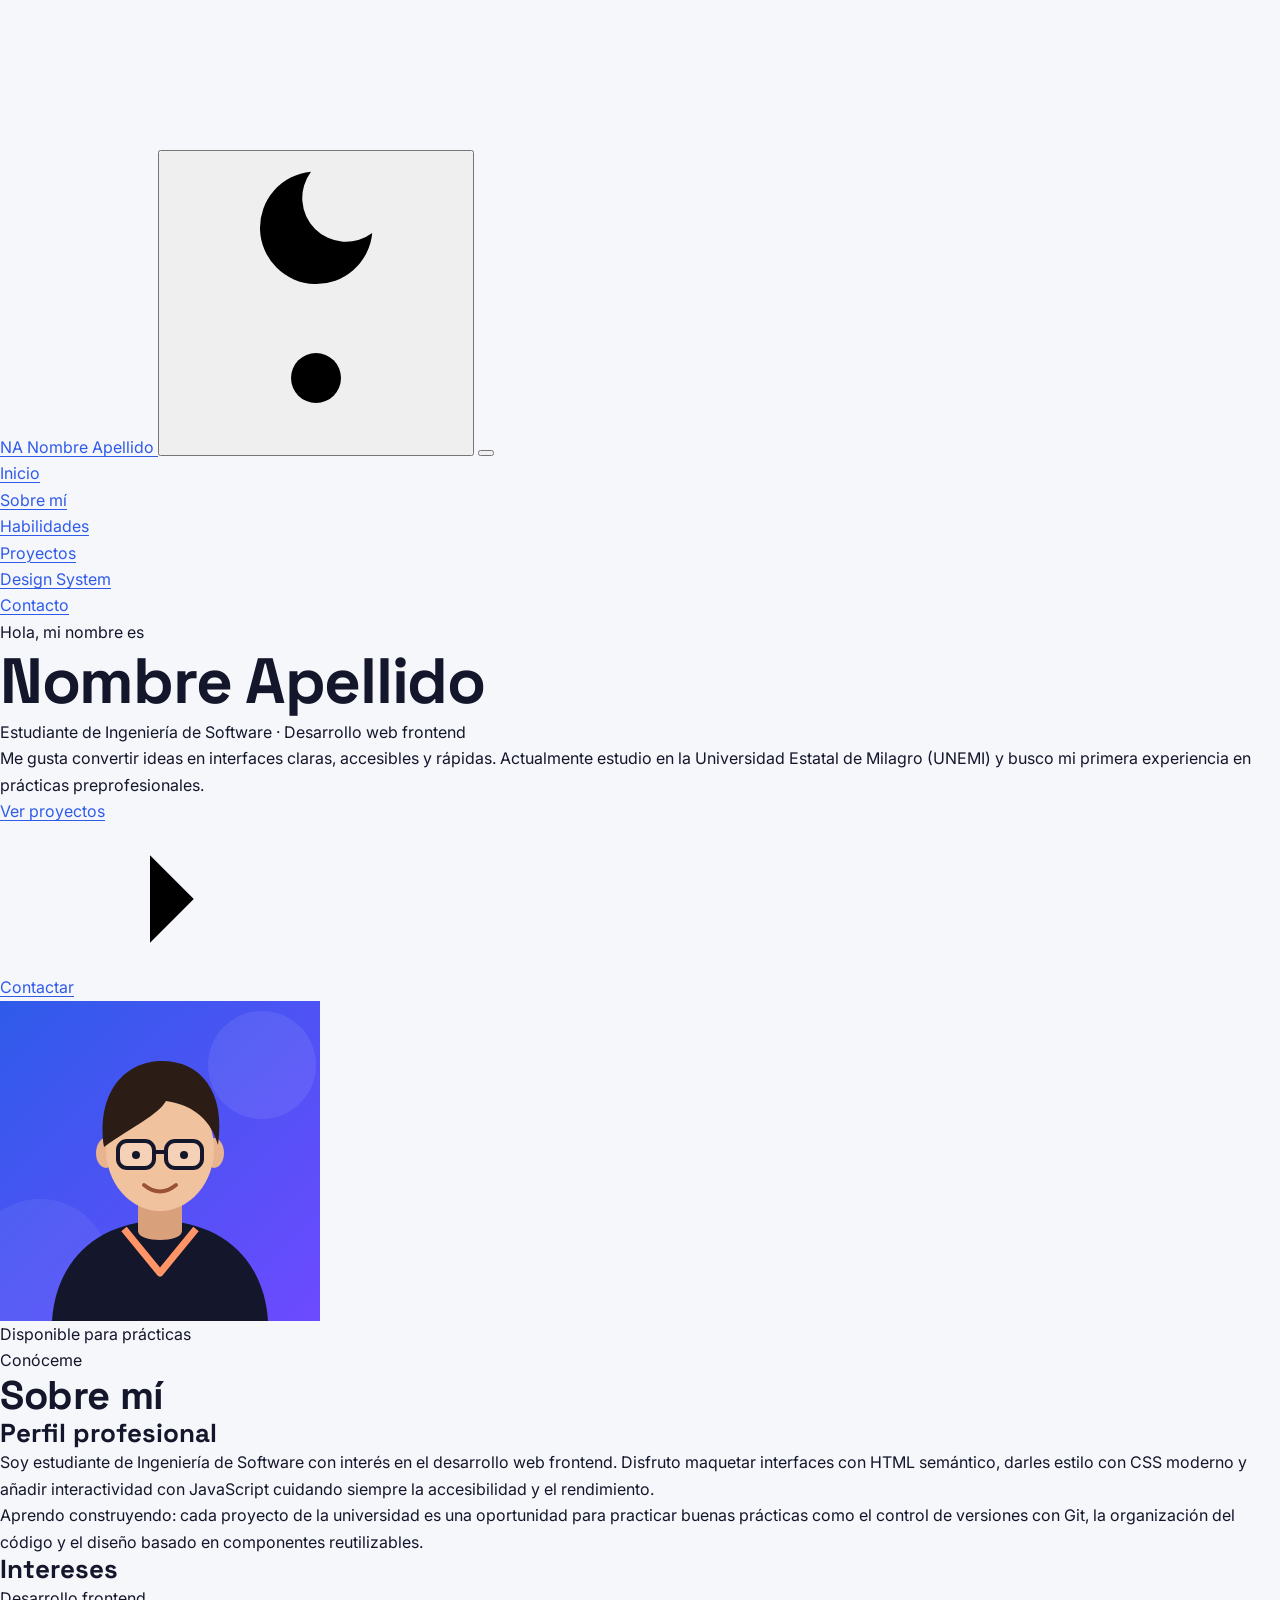
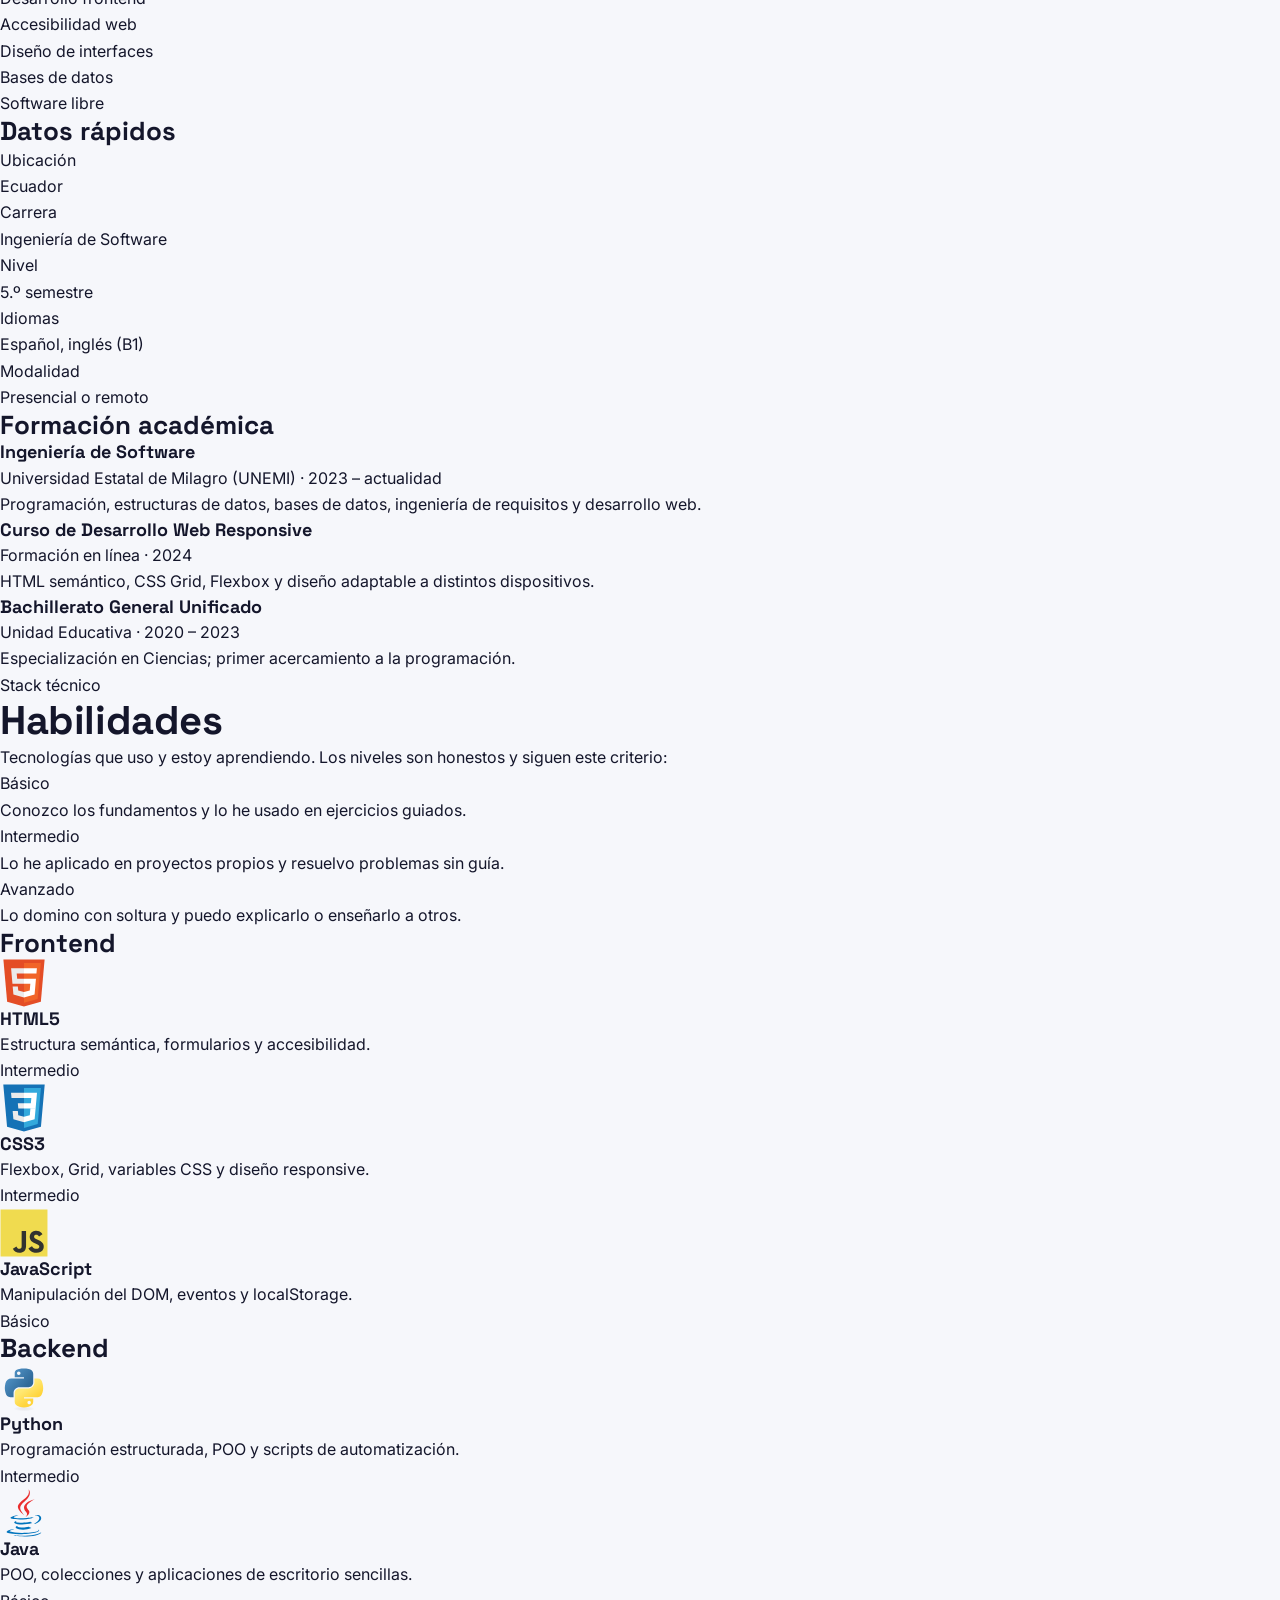
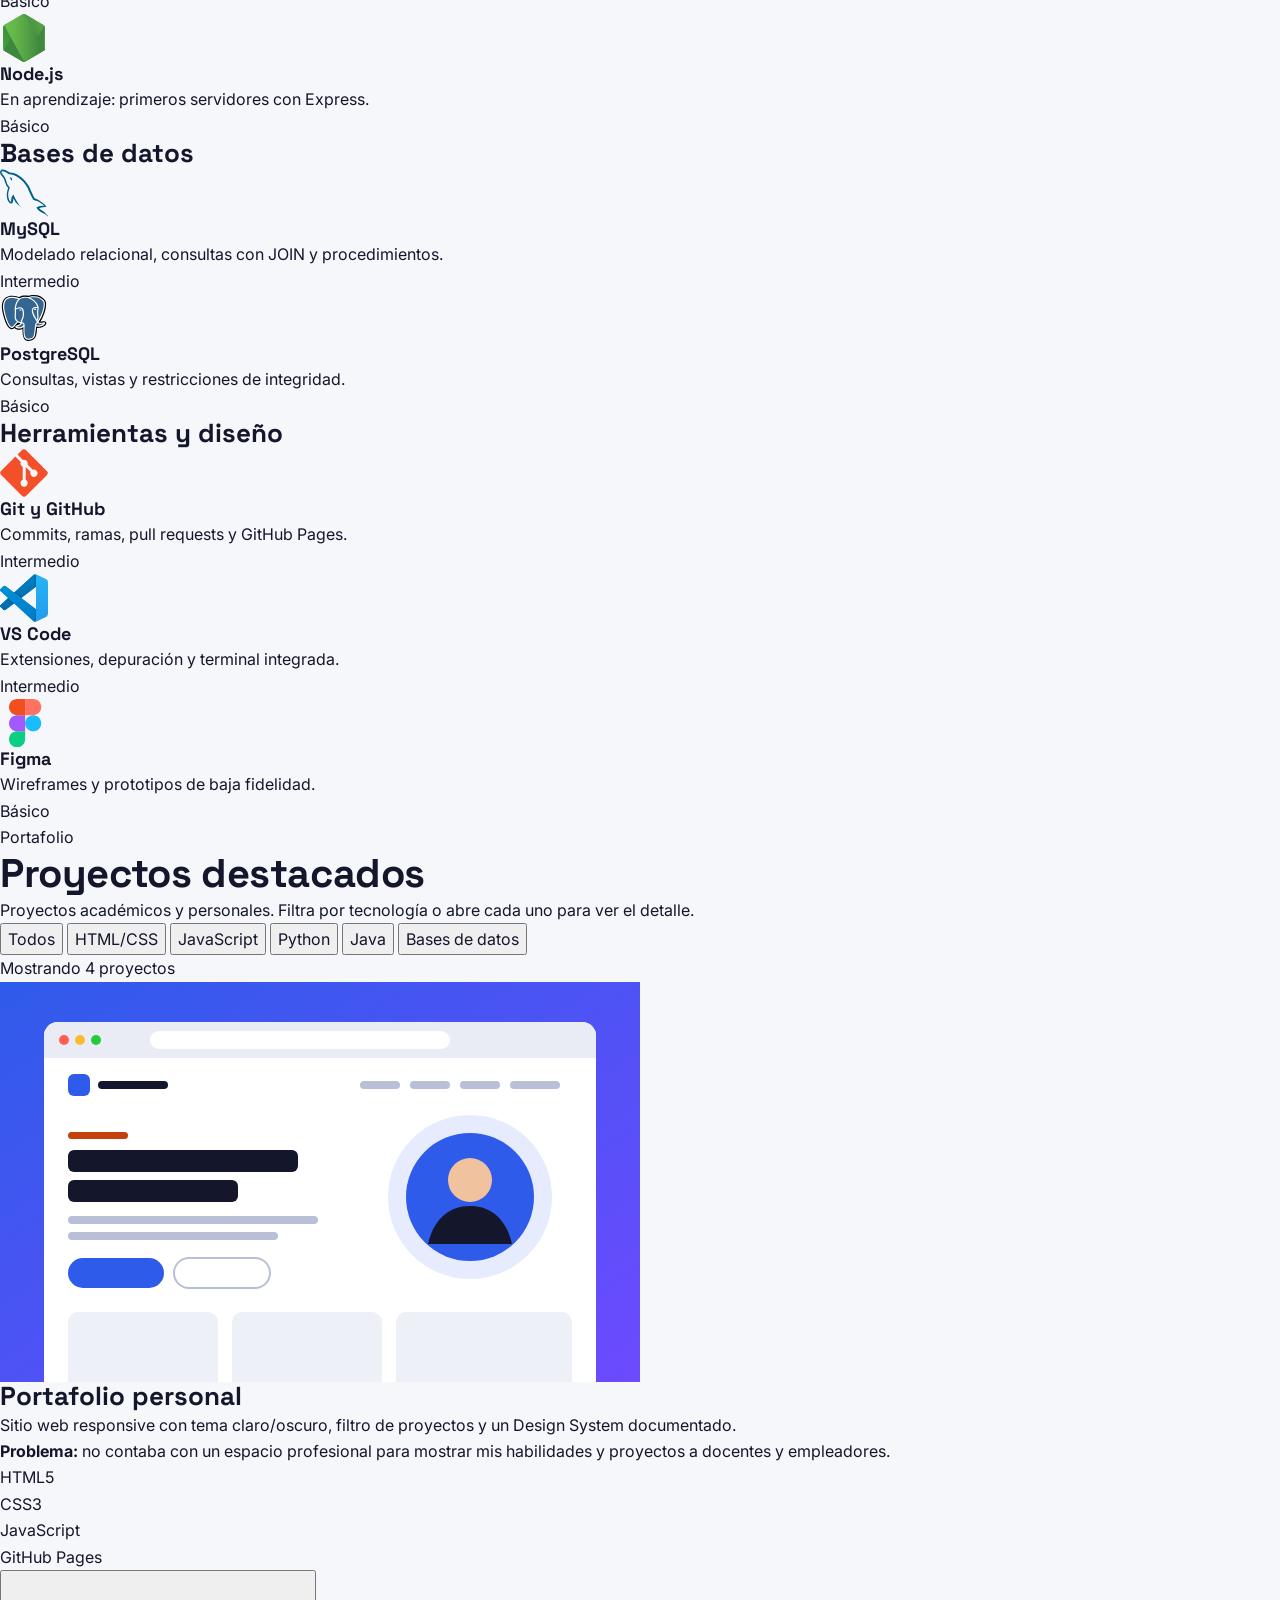
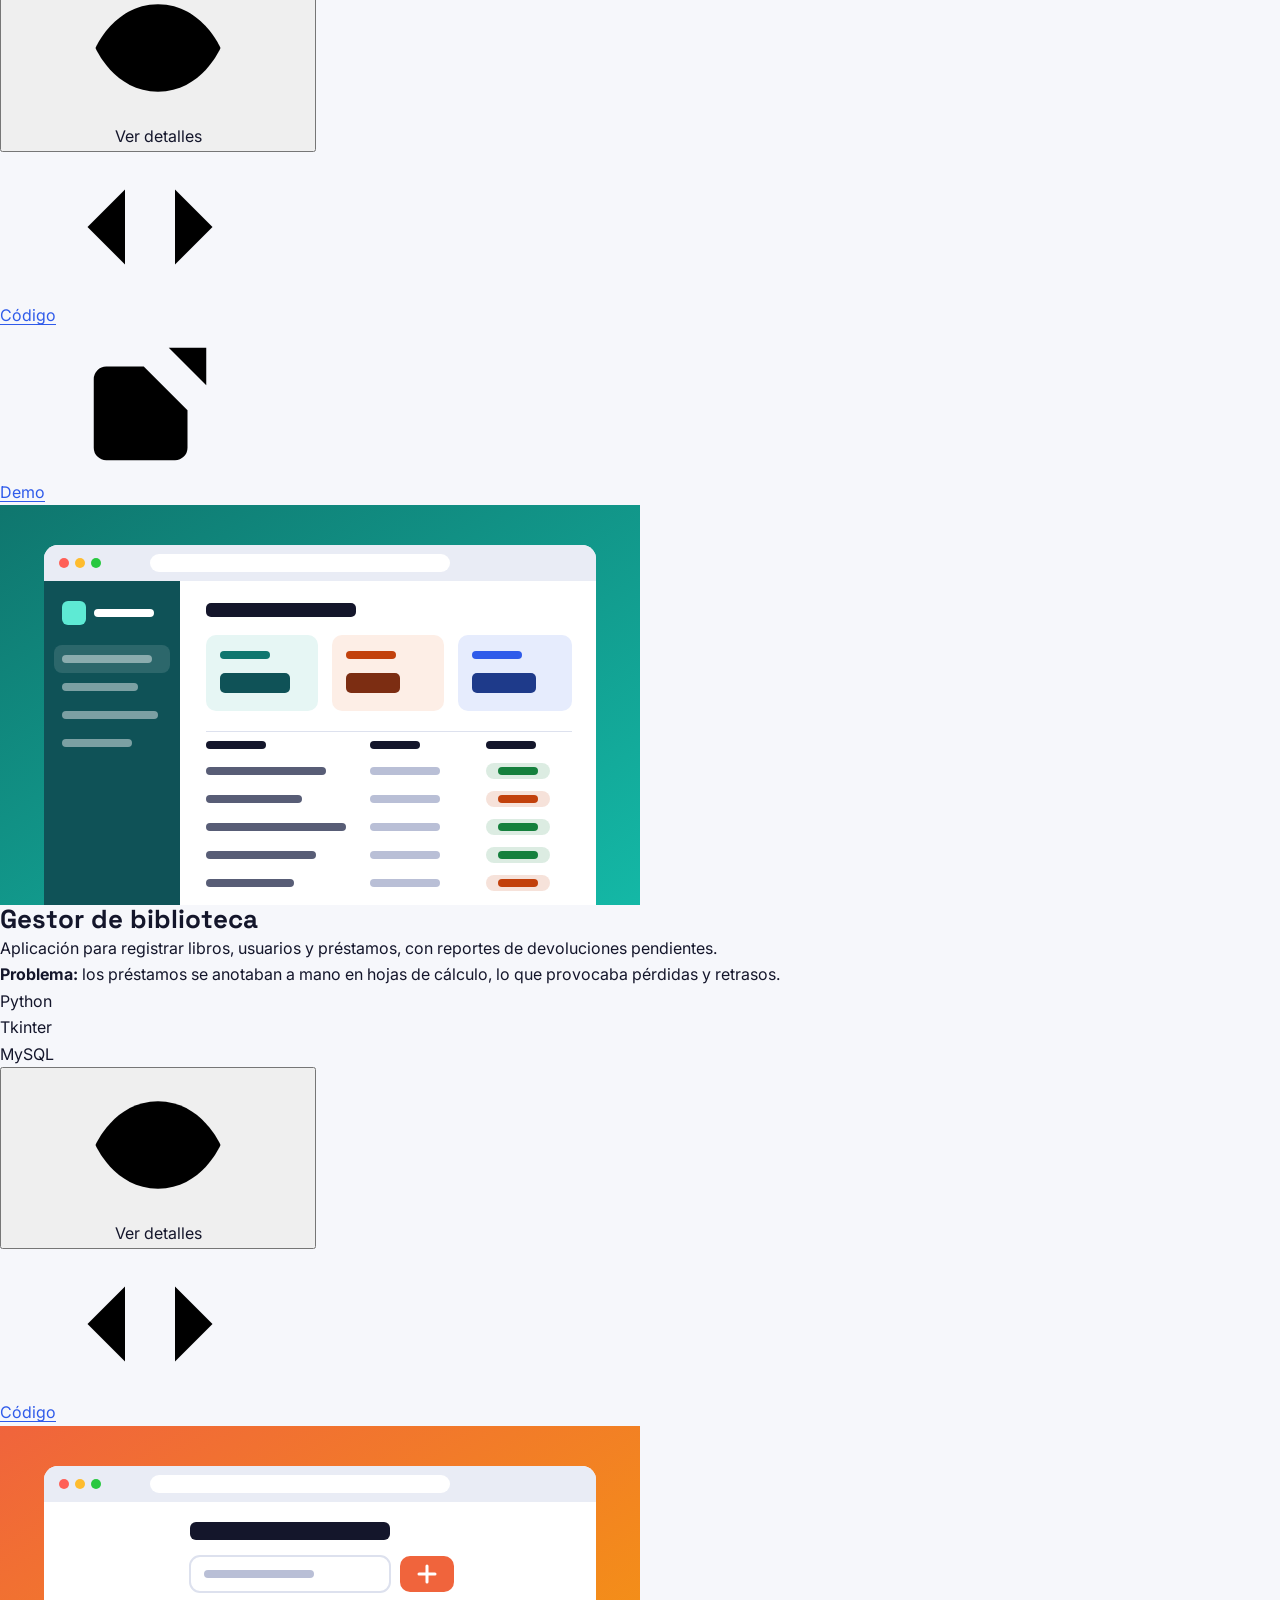
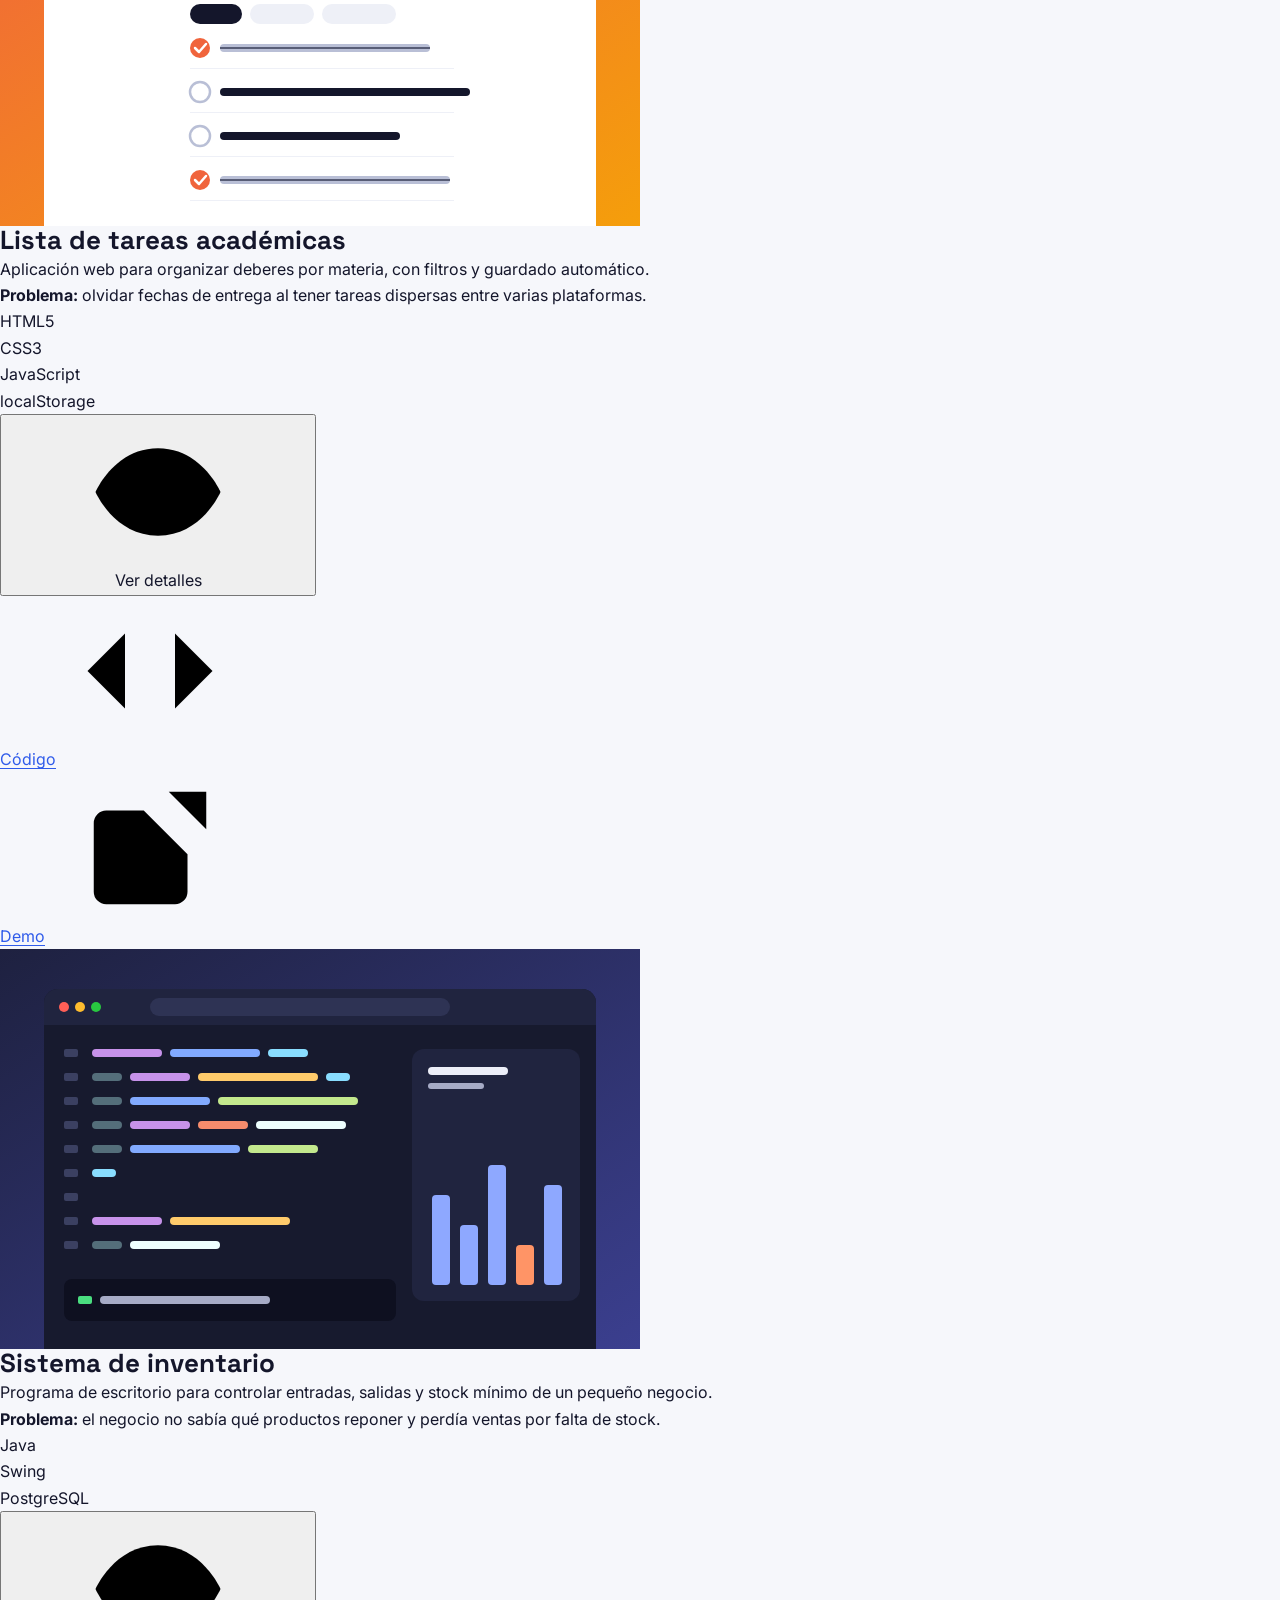
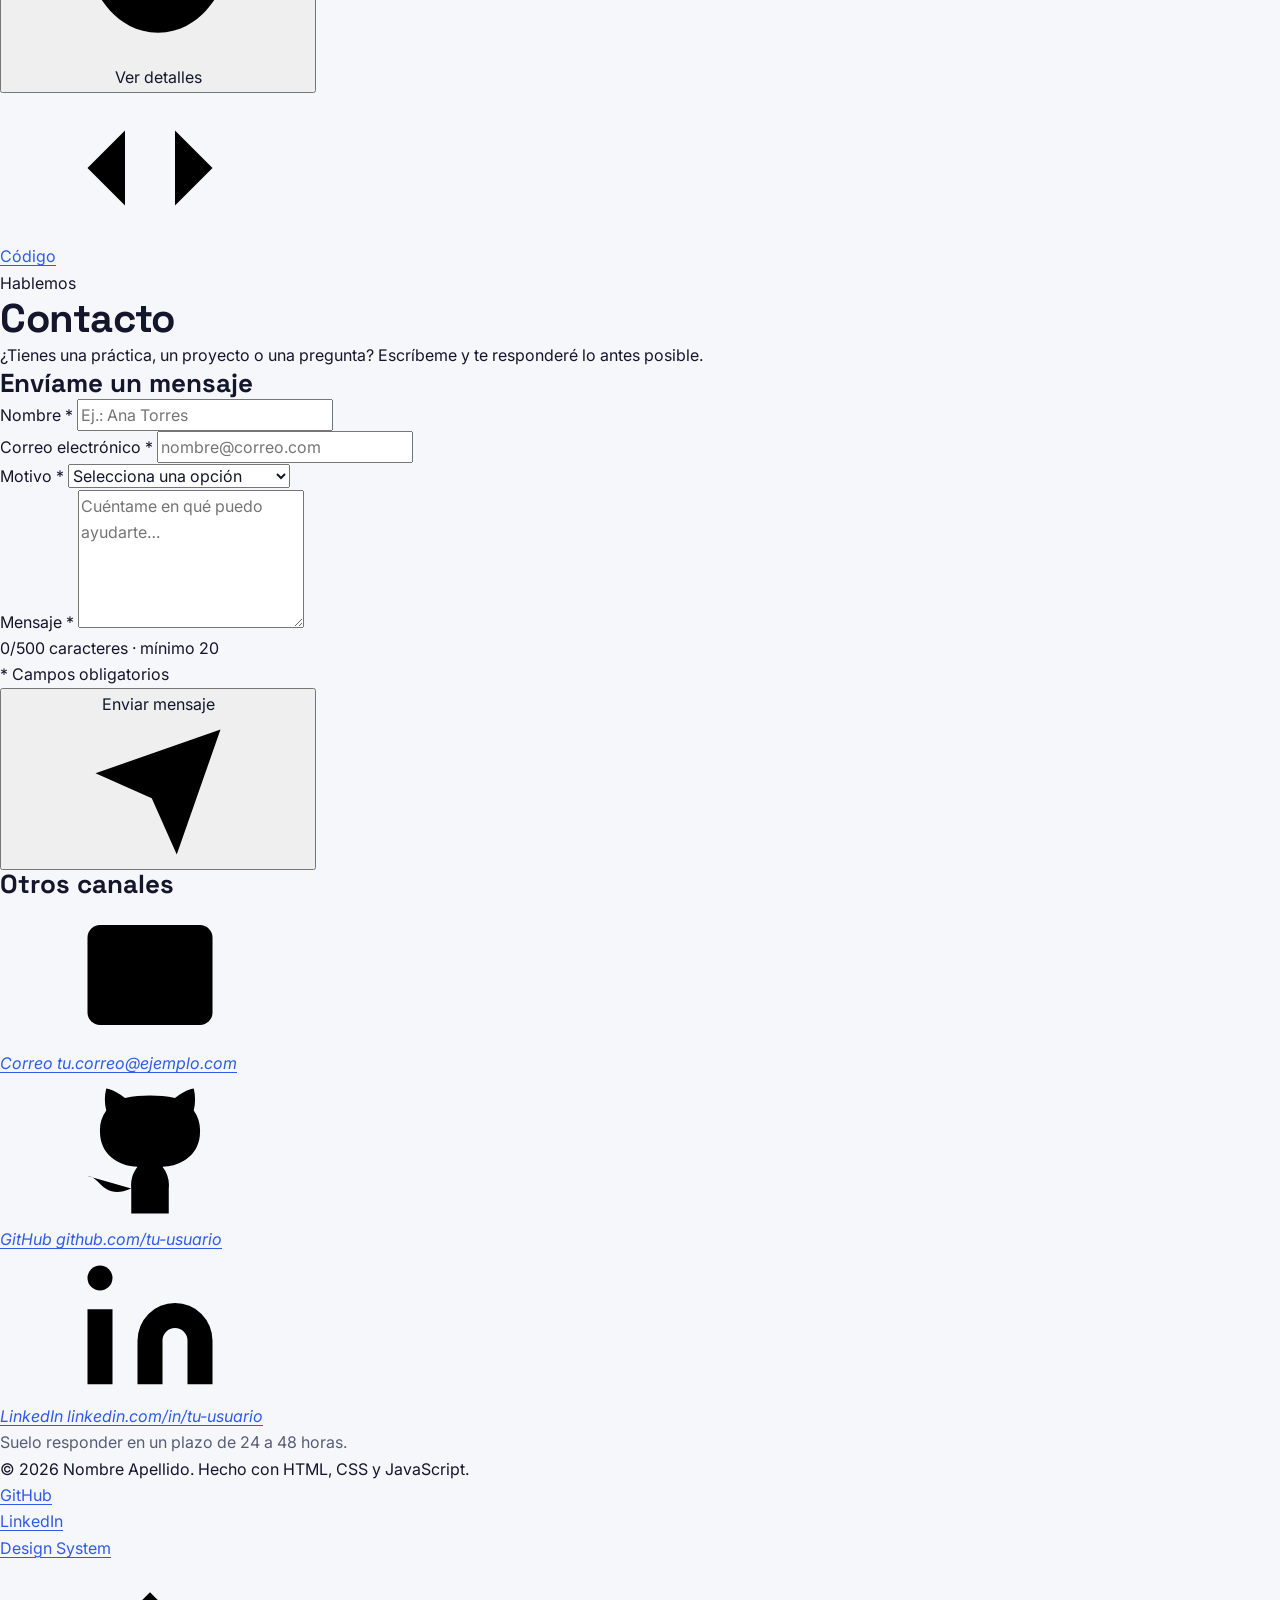
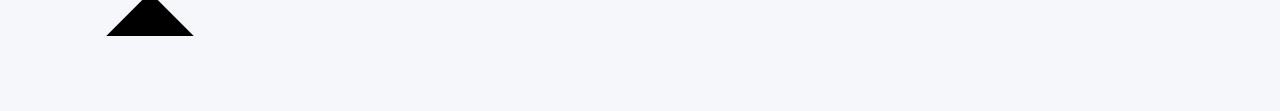
==== index.html @ 965d61d9 "Crear estructura semántica de la página principal Secciones de inicio, sobre mí, habilidades, proyec" ====
<!DOCTYPE html>
<html lang="es">
<head>
  <meta charset="UTF-8">
  <meta name="viewport" content="width=device-width, initial-scale=1">
  <title>Nombre Apellido | Portafolio</title>
  <meta name="description" content="Portafolio de Nombre Apellido, estudiante de Ingeniería de Software: perfil, habilidades, proyectos y contacto.">
  <meta name="author" content="Nombre Apellido">
  <meta name="theme-color" content="#2f5bea">

  <link rel="icon" href="assets/icons/favicon.svg" type="image/svg+xml">

  <link rel="preconnect" href="https://fonts.googleapis.com">
  <link rel="preconnect" href="https://fonts.gstatic.com" crossorigin>
  <link rel="stylesheet" href="https://fonts.googleapis.com/css2?family=Inter:wght@400;500;600;700&family=Space+Grotesk:wght@500;600;700&display=swap">

  <link rel="stylesheet" href="css/tokens.css">
  <link rel="stylesheet" href="css/base.css">
  <link rel="stylesheet" href="css/layout.css">
  <link rel="stylesheet" href="css/components.css">

  <script src="js/theme.js"></script>
  <script src="js/main.js" defer></script>
  <script src="js/projects.js" defer></script>
  <script src="js/form.js" defer></script>
</head>
<body>
  <!-- Íconos reutilizables (se referencian con <use href="#i-...">) -->
  <svg class="icon-sprite" xmlns="http://www.w3.org/2000/svg" aria-hidden="true" focusable="false">
    <symbol id="i-sun" viewBox="0 0 24 24"><circle cx="12" cy="12" r="4"/><path d="M12 2v2M12 20v2M4.93 4.93l1.41 1.41M17.66 17.66l1.41 1.41M2 12h2M20 12h2M6.34 17.66l-1.41 1.41M19.07 4.93l-1.41 1.41"/></symbol>
    <symbol id="i-moon" viewBox="0 0 24 24"><path d="M21 12.8A9 9 0 1 1 11.2 3a7 7 0 0 0 9.8 9.8z"/></symbol>
    <symbol id="i-arrow-up" viewBox="0 0 24 24"><path d="M12 19V5M5 12l7-7 7 7"/></symbol>
    <symbol id="i-arrow-right" viewBox="0 0 24 24"><path d="M5 12h14M12 5l7 7-7 7"/></symbol>
    <symbol id="i-external" viewBox="0 0 24 24"><path d="M15 3h6v6M10 14 21 3M18 13v6a2 2 0 0 1-2 2H5a2 2 0 0 1-2-2V8a2 2 0 0 1 2-2h6"/></symbol>
    <symbol id="i-code" viewBox="0 0 24 24"><path d="m16 18 6-6-6-6M8 6l-6 6 6 6"/></symbol>
    <symbol id="i-eye" viewBox="0 0 24 24"><path d="M2 12s3-7 10-7 10 7 10 7-3 7-10 7-10-7-10-7z"/><circle cx="12" cy="12" r="3"/></symbol>
    <symbol id="i-mail" viewBox="0 0 24 24"><rect x="2" y="4" width="20" height="16" rx="2"/><path d="m22 7-10 6L2 7"/></symbol>
    <symbol id="i-github" viewBox="0 0 24 24"><path d="M15 22v-4a4.8 4.8 0 0 0-1-3.5c3 0 6-2 6-5.5.08-1.25-.27-2.48-1-3.5.28-1.15.28-2.35 0-3.5 0 0-1 0-3 1.5-2.64-.5-5.36-.5-8 0C6 2 5 2 5 2c-.3 1.15-.3 2.35 0 3.5A5.4 5.4 0 0 0 4 9c0 3.5 3 5.5 6 5.5-.39.49-.68 1.05-.85 1.65-.17.6-.22 1.23-.15 1.85v4"/><path d="M9 18c-4.51 2-5-2-7-2"/></symbol>
    <symbol id="i-linkedin" viewBox="0 0 24 24"><path d="M16 8a6 6 0 0 1 6 6v7h-4v-7a2 2 0 0 0-4 0v7h-4v-7a6 6 0 0 1 6-6z"/><rect x="2" y="9" width="4" height="12"/><circle cx="4" cy="4" r="2"/></symbol>
    <symbol id="i-send" viewBox="0 0 24 24"><path d="m22 2-7 20-4-9-9-4z"/><path d="M22 2 11 13"/></symbol>
    <symbol id="i-close" viewBox="0 0 24 24"><path d="M18 6 6 18M6 6l12 12"/></symbol>
  </svg>

  <a class="skip-link" href="#contenido">Saltar al contenido</a>

  <header class="site-header" id="site-header">
    <nav class="navbar container" aria-label="Navegación principal">
      <a class="navbar__brand" href="#inicio">
        <span class="navbar__logo" aria-hidden="true">NA</span>
        <span class="navbar__name">Nombre Apellido</span>
      </a>

      <button class="icon-btn theme-toggle" type="button" aria-pressed="false" title="Cambiar tema" data-theme-toggle>
        <span class="visually-hidden">Tema oscuro</span>
        <svg class="icon theme-toggle__moon" aria-hidden="true" focusable="false"><use href="#i-moon"/></svg>
        <svg class="icon theme-toggle__sun" aria-hidden="true" focusable="false"><use href="#i-sun"/></svg>
      </button>

      <button class="navbar__toggle" type="button" aria-expanded="false" aria-controls="menu-principal" data-menu-toggle>
        <span class="visually-hidden" data-menu-label>Abrir menú</span>
        <span class="navbar__toggle-bar" aria-hidden="true"></span>
        <span class="navbar__toggle-bar" aria-hidden="true"></span>
        <span class="navbar__toggle-bar" aria-hidden="true"></span>
      </button>

      <ul class="navbar__menu" id="menu-principal" role="list" data-menu>
        <li><a class="navbar__link" href="#inicio">Inicio</a></li>
        <li><a class="navbar__link" href="#sobre-mi">Sobre mí</a></li>
        <li><a class="navbar__link" href="#habilidades">Habilidades</a></li>
        <li><a class="navbar__link" href="#proyectos">Proyectos</a></li>
        <li><a class="navbar__link" href="design-system.html">Design System</a></li>
        <li><a class="navbar__link" href="#contacto">Contacto</a></li>
      </ul>
    </nav>
  </header>

  <main id="contenido">
    <!-- ============ INICIO ============ -->
    <section class="hero" id="inicio" aria-labelledby="hero-title">
      <div class="container hero__inner">
        <div class="hero__content">
          <p class="eyebrow">Hola, mi nombre es</p>
          <h1 class="hero__title" id="hero-title">Nombre Apellido</h1>
          <p class="hero__role">Estudiante de Ingeniería de Software · Desarrollo web frontend</p>
          <p class="hero__text">
            Me gusta convertir ideas en interfaces claras, accesibles y rápidas.
            Actualmente estudio en la Universidad Estatal de Milagro (UNEMI) y
            busco mi primera experiencia en prácticas preprofesionales.
          </p>
          <div class="hero__actions">
            <a class="btn btn--primary" href="#proyectos">
              Ver proyectos
              <svg class="icon" aria-hidden="true" focusable="false"><use href="#i-arrow-right"/></svg>
            </a>
            <a class="btn btn--secondary" href="#contacto">Contactar</a>
          </div>
        </div>

        <figure class="hero__figure">
          <img class="avatar" src="assets/img/avatar.svg" alt="Avatar ilustrado de Nombre Apellido con lentes y sudadera oscura" width="320" height="320">
          <figcaption class="status-pill">Disponible para prácticas</figcaption>
        </figure>
      </div>
    </section>

    <!-- ============ SOBRE MÍ ============ -->
    <section class="section" id="sobre-mi" aria-labelledby="sobre-mi-title">
      <div class="container">
        <header class="section-header" data-reveal>
          <p class="eyebrow">Conóceme</p>
          <h2 class="section-header__title" id="sobre-mi-title">Sobre mí</h2>
        </header>

        <div class="about">
          <article class="about__bio" data-reveal>
            <h3>Perfil profesional</h3>
            <p>
              Soy estudiante de Ingeniería de Software con interés en el desarrollo
              web frontend. Disfruto maquetar interfaces con HTML semántico, darles
              estilo con CSS moderno y añadir interactividad con JavaScript cuidando
              siempre la accesibilidad y el rendimiento.
            </p>
            <p>
              Aprendo construyendo: cada proyecto de la universidad es una
              oportunidad para practicar buenas prácticas como el control de
              versiones con Git, la organización del código y el diseño basado en
              componentes reutilizables.
            </p>

            <h3>Intereses</h3>
            <ul class="badge-list" role="list">
              <li class="badge badge--lg">Desarrollo frontend</li>
              <li class="badge badge--lg">Accesibilidad web</li>
              <li class="badge badge--lg">Diseño de interfaces</li>
              <li class="badge badge--lg">Bases de datos</li>
              <li class="badge badge--lg">Software libre</li>
            </ul>
          </article>

          <aside class="card card--padded about__facts" aria-labelledby="datos-title" data-reveal>
            <h3 id="datos-title">Datos rápidos</h3>
            <dl class="facts">
              <div class="facts__item">
                <dt>Ubicación</dt>
                <dd>Ecuador</dd>
              </div>
              <div class="facts__item">
                <dt>Carrera</dt>
                <dd>Ingeniería de Software</dd>
              </div>
              <div class="facts__item">
                <dt>Nivel</dt>
                <dd>5.º semestre</dd>
              </div>
              <div class="facts__item">
                <dt>Idiomas</dt>
                <dd>Español, inglés (B1)</dd>
              </div>
              <div class="facts__item">
                <dt>Modalidad</dt>
                <dd>Presencial o remoto</dd>
              </div>
            </dl>
          </aside>
        </div>

        <section class="about__education" aria-labelledby="formacion-title" data-reveal>
          <h3 id="formacion-title">Formación académica</h3>
          <ol class="timeline" role="list">
            <li class="timeline__item">
              <article>
                <h4 class="timeline__title">Ingeniería de Software</h4>
                <p class="timeline__meta">Universidad Estatal de Milagro (UNEMI) · 2023 – actualidad</p>
                <p>Programación, estructuras de datos, bases de datos, ingeniería de requisitos y desarrollo web.</p>
              </article>
            </li>
            <li class="timeline__item">
              <article>
                <h4 class="timeline__title">Curso de Desarrollo Web Responsive</h4>
                <p class="timeline__meta">Formación en línea · 2024</p>
                <p>HTML semántico, CSS Grid, Flexbox y diseño adaptable a distintos dispositivos.</p>
              </article>
            </li>
            <li class="timeline__item">
              <article>
                <h4 class="timeline__title">Bachillerato General Unificado</h4>
                <p class="timeline__meta">Unidad Educativa · 2020 – 2023</p>
                <p>Especialización en Ciencias; primer acercamiento a la programación.</p>
              </article>
            </li>
          </ol>
        </section>
      </div>
    </section>

    <!-- ============ HABILIDADES ============ -->
    <section class="section section--alt" id="habilidades" aria-labelledby="habilidades-title">
      <div class="container">
        <header class="section-header" data-reveal>
          <p class="eyebrow">Stack técnico</p>
          <h2 class="section-header__title" id="habilidades-title">Habilidades</h2>
          <p class="section-header__text">
            Tecnologías que uso y estoy aprendiendo. Los niveles son honestos y
            siguen este criterio:
          </p>
        </header>

        <dl class="level-legend" data-reveal>
          <div class="level-legend__item">
            <dt><span class="badge badge--basico">Básico</span></dt>
            <dd>Conozco los fundamentos y lo he usado en ejercicios guiados.</dd>
          </div>
          <div class="level-legend__item">
            <dt><span class="badge badge--intermedio">Intermedio</span></dt>
            <dd>Lo he aplicado en proyectos propios y resuelvo problemas sin guía.</dd>
          </div>
          <div class="level-legend__item">
            <dt><span class="badge badge--avanzado">Avanzado</span></dt>
            <dd>Lo domino con soltura y puedo explicarlo o enseñarlo a otros.</dd>
          </div>
        </dl>

        <div class="skills-grid">
          <section class="skill-group" aria-labelledby="skills-frontend" data-reveal>
            <h3 class="skill-group__title" id="skills-frontend">Frontend</h3>
            <ul class="skill-list" role="list">
              <li>
                <article class="skill" data-level="intermedio">
                  <img class="skill__icon" src="assets/icons/skills/html5.svg" alt="Logo de HTML5" width="48" height="48" loading="lazy">
                  <div class="skill__body">
                    <h4 class="skill__name">HTML5</h4>
                    <p class="skill__desc">Estructura semántica, formularios y accesibilidad.</p>
                  </div>
                  <p class="skill__level">
                    <span class="badge badge--intermedio">Intermedio</span>
                    <span class="level-meter" aria-hidden="true"><span></span><span></span><span></span></span>
                  </p>
                </article>
              </li>
              <li>
                <article class="skill" data-level="intermedio">
                  <img class="skill__icon" src="assets/icons/skills/css3.svg" alt="Logo de CSS3" width="48" height="48" loading="lazy">
                  <div class="skill__body">
                    <h4 class="skill__name">CSS3</h4>
                    <p class="skill__desc">Flexbox, Grid, variables CSS y diseño responsive.</p>
                  </div>
                  <p class="skill__level">
                    <span class="badge badge--intermedio">Intermedio</span>
                    <span class="level-meter" aria-hidden="true"><span></span><span></span><span></span></span>
                  </p>
                </article>
              </li>
              <li>
                <article class="skill" data-level="basico">
                  <img class="skill__icon" src="assets/icons/skills/javascript.svg" alt="Logo de JavaScript" width="48" height="48" loading="lazy">
                  <div class="skill__body">
                    <h4 class="skill__name">JavaScript</h4>
                    <p class="skill__desc">Manipulación del DOM, eventos y localStorage.</p>
                  </div>
                  <p class="skill__level">
                    <span class="badge badge--basico">Básico</span>
                    <span class="level-meter" aria-hidden="true"><span></span><span></span><span></span></span>
                  </p>
                </article>
              </li>
            </ul>
          </section>

          <section class="skill-group" aria-labelledby="skills-backend" data-reveal>
            <h3 class="skill-group__title" id="skills-backend">Backend</h3>
            <ul class="skill-list" role="list">
              <li>
                <article class="skill" data-level="intermedio">
                  <img class="skill__icon" src="assets/icons/skills/python.svg" alt="Logo de Python" width="48" height="48" loading="lazy">
                  <div class="skill__body">
                    <h4 class="skill__name">Python</h4>
                    <p class="skill__desc">Programación estructurada, POO y scripts de automatización.</p>
                  </div>
                  <p class="skill__level">
                    <span class="badge badge--intermedio">Intermedio</span>
                    <span class="level-meter" aria-hidden="true"><span></span><span></span><span></span></span>
                  </p>
                </article>
              </li>
              <li>
                <article class="skill" data-level="basico">
                  <img class="skill__icon" src="assets/icons/skills/java.svg" alt="Logo de Java" width="48" height="48" loading="lazy">
                  <div class="skill__body">
                    <h4 class="skill__name">Java</h4>
                    <p class="skill__desc">POO, colecciones y aplicaciones de escritorio sencillas.</p>
                  </div>
                  <p class="skill__level">
                    <span class="badge badge--basico">Básico</span>
                    <span class="level-meter" aria-hidden="true"><span></span><span></span><span></span></span>
                  </p>
                </article>
              </li>
              <li>
                <article class="skill" data-level="basico">
                  <img class="skill__icon" src="assets/icons/skills/nodejs.svg" alt="Logo de Node.js" width="48" height="48" loading="lazy">
                  <div class="skill__body">
                    <h4 class="skill__name">Node.js</h4>
                    <p class="skill__desc">En aprendizaje: primeros servidores con Express.</p>
                  </div>
                  <p class="skill__level">
                    <span class="badge badge--basico">Básico</span>
                    <span class="level-meter" aria-hidden="true"><span></span><span></span><span></span></span>
                  </p>
                </article>
              </li>
            </ul>
          </section>

          <section class="skill-group" aria-labelledby="skills-db" data-reveal>
            <h3 class="skill-group__title" id="skills-db">Bases de datos</h3>
            <ul class="skill-list" role="list">
              <li>
                <article class="skill" data-level="intermedio">
                  <img class="skill__icon" src="assets/icons/skills/mysql.svg" alt="Logo de MySQL" width="48" height="48" loading="lazy">
                  <div class="skill__body">
                    <h4 class="skill__name">MySQL</h4>
                    <p class="skill__desc">Modelado relacional, consultas con JOIN y procedimientos.</p>
                  </div>
                  <p class="skill__level">
                    <span class="badge badge--intermedio">Intermedio</span>
                    <span class="level-meter" aria-hidden="true"><span></span><span></span><span></span></span>
                  </p>
                </article>
              </li>
              <li>
                <article class="skill" data-level="basico">
                  <img class="skill__icon" src="assets/icons/skills/postgresql.svg" alt="Logo de PostgreSQL" width="48" height="48" loading="lazy">
                  <div class="skill__body">
                    <h4 class="skill__name">PostgreSQL</h4>
                    <p class="skill__desc">Consultas, vistas y restricciones de integridad.</p>
                  </div>
                  <p class="skill__level">
                    <span class="badge badge--basico">Básico</span>
                    <span class="level-meter" aria-hidden="true"><span></span><span></span><span></span></span>
                  </p>
                </article>
              </li>
            </ul>
          </section>

          <section class="skill-group" aria-labelledby="skills-tools" data-reveal>
            <h3 class="skill-group__title" id="skills-tools">Herramientas y diseño</h3>
            <ul class="skill-list" role="list">
              <li>
                <article class="skill" data-level="intermedio">
                  <img class="skill__icon" src="assets/icons/skills/git.svg" alt="Logo de Git" width="48" height="48" loading="lazy">
                  <div class="skill__body">
                    <h4 class="skill__name">Git y GitHub</h4>
                    <p class="skill__desc">Commits, ramas, pull requests y GitHub Pages.</p>
                  </div>
                  <p class="skill__level">
                    <span class="badge badge--intermedio">Intermedio</span>
                    <span class="level-meter" aria-hidden="true"><span></span><span></span><span></span></span>
                  </p>
                </article>
              </li>
              <li>
                <article class="skill" data-level="intermedio">
                  <img class="skill__icon" src="assets/icons/skills/vscode.svg" alt="Logo de Visual Studio Code" width="48" height="48" loading="lazy">
                  <div class="skill__body">
                    <h4 class="skill__name">VS Code</h4>
                    <p class="skill__desc">Extensiones, depuración y terminal integrada.</p>
                  </div>
                  <p class="skill__level">
                    <span class="badge badge--intermedio">Intermedio</span>
                    <span class="level-meter" aria-hidden="true"><span></span><span></span><span></span></span>
                  </p>
                </article>
              </li>
              <li>
                <article class="skill" data-level="basico">
                  <img class="skill__icon" src="assets/icons/skills/figma.svg" alt="Logo de Figma" width="48" height="48" loading="lazy">
                  <div class="skill__body">
                    <h4 class="skill__name">Figma</h4>
                    <p class="skill__desc">Wireframes y prototipos de baja fidelidad.</p>
                  </div>
                  <p class="skill__level">
                    <span class="badge badge--basico">Básico</span>
                    <span class="level-meter" aria-hidden="true"><span></span><span></span><span></span></span>
                  </p>
                </article>
              </li>
            </ul>
          </section>
        </div>
      </div>
    </section>

    <!-- ============ PROYECTOS ============ -->
    <section class="section" id="proyectos" aria-labelledby="proyectos-title">
      <div class="container">
        <header class="section-header" data-reveal>
          <p class="eyebrow">Portafolio</p>
          <h2 class="section-header__title" id="proyectos-title">Proyectos destacados</h2>
          <p class="section-header__text">
            Proyectos académicos y personales. Filtra por tecnología o abre cada
            uno para ver el detalle.
          </p>
        </header>

        <div class="filter" role="group" aria-label="Filtrar proyectos por tecnología" data-filter-group>
          <button class="chip" type="button" aria-pressed="true" data-filter="todos">Todos</button>
          <button class="chip" type="button" aria-pressed="false" data-filter="html-css">HTML/CSS</button>
          <button class="chip" type="button" aria-pressed="false" data-filter="javascript">JavaScript</button>
          <button class="chip" type="button" aria-pressed="false" data-filter="python">Python</button>
          <button class="chip" type="button" aria-pressed="false" data-filter="java">Java</button>
          <button class="chip" type="button" aria-pressed="false" data-filter="bases-de-datos">Bases de datos</button>
        </div>
        <p class="filter__status" role="status" data-filter-status>Mostrando 4 proyectos</p>

        <ul class="project-grid" role="list">
          <li class="project-grid__item" data-tech="html-css javascript">
            <article class="card project-card">
              <figure class="card__media">
                <img src="assets/img/projects/portafolio.svg" alt="Vista previa del portafolio: barra de navegación, presentación con avatar y tarjetas de proyectos" width="640" height="400" loading="lazy">
              </figure>
              <div class="card__body">
                <h3 class="card__title">Portafolio personal</h3>
                <p class="card__text">Sitio web responsive con tema claro/oscuro, filtro de proyectos y un Design System documentado.</p>
                <p class="project-card__problem"><strong>Problema:</strong> no contaba con un espacio profesional para mostrar mis habilidades y proyectos a docentes y empleadores.</p>
                <ul class="badge-list" role="list" aria-label="Tecnologías utilizadas">
                  <li class="badge">HTML5</li>
                  <li class="badge">CSS3</li>
                  <li class="badge">JavaScript</li>
                  <li class="badge">GitHub Pages</li>
                </ul>
              </div>
              <footer class="card__footer">
                <button class="btn btn--primary btn--sm" type="button" data-modal-open>
                  <svg class="icon" aria-hidden="true" focusable="false"><use href="#i-eye"/></svg>
                  Ver detalles
                </button>
                <a class="btn btn--ghost btn--sm" href="https://github.com/tu-usuario/tu-usuario.github.io" target="_blank" rel="noopener noreferrer">
                  <svg class="icon" aria-hidden="true" focusable="false"><use href="#i-code"/></svg>
                  Código
                </a>
                <a class="btn btn--ghost btn--sm" href="https://tu-usuario.github.io/" target="_blank" rel="noopener noreferrer">
                  <svg class="icon" aria-hidden="true" focusable="false"><use href="#i-external"/></svg>
                  Demo
                </a>
              </footer>
              <div class="project-card__details" hidden>
                <ul>
                  <li>Estructura con HTML5 semántico y jerarquía correcta de encabezados.</li>
                  <li>Estilos organizados con design tokens (CSS Custom Properties).</li>
                  <li>Tema claro/oscuro con preferencia guardada en localStorage.</li>
                  <li>Filtro de proyectos, modal de detalle y validación de formulario.</li>
                </ul>
                <p>Aprendí a planificar un sistema de diseño antes de escribir estilos y a mantener el proyecto con commits frecuentes.</p>
              </div>
            </article>
          </li>

          <li class="project-grid__item" data-tech="python bases-de-datos">
            <article class="card project-card">
              <figure class="card__media">
                <img src="assets/img/projects/biblioteca.svg" alt="Vista previa del gestor de biblioteca: menú lateral, indicadores y tabla de préstamos" width="640" height="400" loading="lazy">
              </figure>
              <div class="card__body">
                <h3 class="card__title">Gestor de biblioteca</h3>
                <p class="card__text">Aplicación para registrar libros, usuarios y préstamos, con reportes de devoluciones pendientes.</p>
                <p class="project-card__problem"><strong>Problema:</strong> los préstamos se anotaban a mano en hojas de cálculo, lo que provocaba pérdidas y retrasos.</p>
                <ul class="badge-list" role="list" aria-label="Tecnologías utilizadas">
                  <li class="badge">Python</li>
                  <li class="badge">Tkinter</li>
                  <li class="badge">MySQL</li>
                </ul>
              </div>
              <footer class="card__footer">
                <button class="btn btn--primary btn--sm" type="button" data-modal-open>
                  <svg class="icon" aria-hidden="true" focusable="false"><use href="#i-eye"/></svg>
                  Ver detalles
                </button>
                <a class="btn btn--ghost btn--sm" href="https://github.com/tu-usuario/gestor-biblioteca" target="_blank" rel="noopener noreferrer">
                  <svg class="icon" aria-hidden="true" focusable="false"><use href="#i-code"/></svg>
                  Código
                </a>
              </footer>
              <div class="project-card__details" hidden>
                <ul>
                  <li>CRUD de libros, usuarios y préstamos.</li>
                  <li>Base de datos relacional normalizada con claves foráneas.</li>
                  <li>Alertas de préstamos vencidos y reporte exportable.</li>
                </ul>
                <p>Proyecto de la asignatura de Bases de Datos. Aprendí a modelar entidades y a separar la lógica de la interfaz.</p>
              </div>
            </article>
          </li>

          <li class="project-grid__item" data-tech="html-css javascript">
            <article class="card project-card">
              <figure class="card__media">
                <img src="assets/img/projects/tareas.svg" alt="Vista previa de la lista de tareas: campo para agregar, filtros y tareas marcadas" width="640" height="400" loading="lazy">
              </figure>
              <div class="card__body">
                <h3 class="card__title">Lista de tareas académicas</h3>
                <p class="card__text">Aplicación web para organizar deberes por materia, con filtros y guardado automático.</p>
                <p class="project-card__problem"><strong>Problema:</strong> olvidar fechas de entrega al tener tareas dispersas entre varias plataformas.</p>
                <ul class="badge-list" role="list" aria-label="Tecnologías utilizadas">
                  <li class="badge">HTML5</li>
                  <li class="badge">CSS3</li>
                  <li class="badge">JavaScript</li>
                  <li class="badge">localStorage</li>
                </ul>
              </div>
              <footer class="card__footer">
                <button class="btn btn--primary btn--sm" type="button" data-modal-open>
                  <svg class="icon" aria-hidden="true" focusable="false"><use href="#i-eye"/></svg>
                  Ver detalles
                </button>
                <a class="btn btn--ghost btn--sm" href="https://github.com/tu-usuario/lista-tareas" target="_blank" rel="noopener noreferrer">
                  <svg class="icon" aria-hidden="true" focusable="false"><use href="#i-code"/></svg>
                  Código
                </a>
                <a class="btn btn--ghost btn--sm" href="https://tu-usuario.github.io/lista-tareas/" target="_blank" rel="noopener noreferrer">
                  <svg class="icon" aria-hidden="true" focusable="false"><use href="#i-external"/></svg>
                  Demo
                </a>
              </footer>
              <div class="project-card__details" hidden>
                <ul>
                  <li>Agregar, completar y eliminar tareas.</li>
                  <li>Filtros por estado: todas, pendientes y completadas.</li>
                  <li>Persistencia de datos en el navegador con localStorage.</li>
                </ul>
                <p>Primer proyecto con JavaScript puro. Practiqué eventos, delegación y manipulación del DOM.</p>
              </div>
            </article>
          </li>

          <li class="project-grid__item" data-tech="java bases-de-datos">
            <article class="card project-card">
              <figure class="card__media">
                <img src="assets/img/projects/inventario.svg" alt="Vista previa del sistema de inventario: editor de código y gráfico de barras de stock" width="640" height="400" loading="lazy">
              </figure>
              <div class="card__body">
                <h3 class="card__title">Sistema de inventario</h3>
                <p class="card__text">Programa de escritorio para controlar entradas, salidas y stock mínimo de un pequeño negocio.</p>
                <p class="project-card__problem"><strong>Problema:</strong> el negocio no sabía qué productos reponer y perdía ventas por falta de stock.</p>
                <ul class="badge-list" role="list" aria-label="Tecnologías utilizadas">
                  <li class="badge">Java</li>
                  <li class="badge">Swing</li>
                  <li class="badge">PostgreSQL</li>
                </ul>
              </div>
              <footer class="card__footer">
                <button class="btn btn--primary btn--sm" type="button" data-modal-open>
                  <svg class="icon" aria-hidden="true" focusable="false"><use href="#i-eye"/></svg>
                  Ver detalles
                </button>
                <a class="btn btn--ghost btn--sm" href="https://github.com/tu-usuario/sistema-inventario" target="_blank" rel="noopener noreferrer">
                  <svg class="icon" aria-hidden="true" focusable="false"><use href="#i-code"/></svg>
                  Código
                </a>
              </footer>
              <div class="project-card__details" hidden>
                <ul>
                  <li>Registro de productos, proveedores y movimientos.</li>
                  <li>Alerta cuando un producto baja del stock mínimo.</li>
                  <li>Arquitectura en capas (modelo, vista y acceso a datos).</li>
                </ul>
                <p>Proyecto grupal de Programación Orientada a Objetos. Me encargué del módulo de reportes y de la conexión con la base de datos.</p>
              </div>
            </article>
          </li>
        </ul>

        <p class="empty-state" hidden data-filter-empty>No hay proyectos con esa tecnología todavía.</p>
      </div>
    </section>

    <!-- ============ CONTACTO ============ -->
    <section class="section section--alt" id="contacto" aria-labelledby="contacto-title">
      <div class="container">
        <header class="section-header" data-reveal>
          <p class="eyebrow">Hablemos</p>
          <h2 class="section-header__title" id="contacto-title">Contacto</h2>
          <p class="section-header__text">
            ¿Tienes una práctica, un proyecto o una pregunta? Escríbeme y te
            responderé lo antes posible.
          </p>
        </header>

        <div class="contact">
          <form class="card form" id="contact-form" action="mailto:tu.correo@ejemplo.com" method="post" enctype="text/plain" data-reveal>
            <h3 class="form__title">Envíame un mensaje</h3>

            <div class="form__row">
              <div class="form__field">
                <label class="form__label" for="nombre">Nombre <span class="form__required" aria-hidden="true">*</span></label>
                <input class="form__control" id="nombre" name="nombre" type="text" autocomplete="name" placeholder="Ej.: Ana Torres" required minlength="3" maxlength="60" aria-describedby="nombre-error">
                <p class="form__error" id="nombre-error"></p>
              </div>

              <div class="form__field">
                <label class="form__label" for="email">Correo electrónico <span class="form__required" aria-hidden="true">*</span></label>
                <input class="form__control" id="email" name="email" type="email" autocomplete="email" placeholder="nombre@correo.com" required aria-describedby="email-error">
                <p class="form__error" id="email-error"></p>
              </div>
            </div>

            <div class="form__field">
              <label class="form__label" for="motivo">Motivo <span class="form__required" aria-hidden="true">*</span></label>
              <select class="form__control" id="motivo" name="motivo" required aria-describedby="motivo-error">
                <option value="">Selecciona una opción</option>
                <option value="Prácticas preprofesionales">Prácticas preprofesionales</option>
                <option value="Proyecto o colaboración">Proyecto o colaboración</option>
                <option value="Consulta académica">Consulta académica</option>
                <option value="Otro">Otro</option>
              </select>
              <p class="form__error" id="motivo-error"></p>
            </div>

            <div class="form__field">
              <label class="form__label" for="mensaje">Mensaje <span class="form__required" aria-hidden="true">*</span></label>
              <textarea class="form__control form__control--textarea" id="mensaje" name="mensaje" rows="5" placeholder="Cuéntame en qué puedo ayudarte…" required minlength="20" maxlength="500" aria-describedby="mensaje-hint mensaje-error"></textarea>
              <p class="form__hint" id="mensaje-hint"><span data-char-count>0</span>/500 caracteres · mínimo 20</p>
              <p class="form__error" id="mensaje-error"></p>
            </div>

            <div class="form__footer">
              <p class="form__note"><span aria-hidden="true">*</span> Campos obligatorios</p>
              <button class="btn btn--primary" type="submit">
                Enviar mensaje
                <svg class="icon" aria-hidden="true" focusable="false"><use href="#i-send"/></svg>
              </button>
            </div>

            <p class="alert" role="status" hidden data-form-status></p>
          </form>

          <aside class="contact__aside" aria-labelledby="canales-title" data-reveal>
            <h3 id="canales-title">Otros canales</h3>
            <address class="contact__address">
              <ul class="contact-list" role="list">
                <li>
                  <a class="contact-link" href="mailto:tu.correo@ejemplo.com">
                    <span class="contact-link__icon"><svg class="icon" aria-hidden="true" focusable="false"><use href="#i-mail"/></svg></span>
                    <span>
                      <span class="contact-link__label">Correo</span>
                      <span class="contact-link__value">tu.correo@ejemplo.com</span>
                    </span>
                  </a>
                </li>
                <li>
                  <a class="contact-link" href="https://github.com/tu-usuario" target="_blank" rel="noopener noreferrer">
                    <span class="contact-link__icon"><svg class="icon" aria-hidden="true" focusable="false"><use href="#i-github"/></svg></span>
                    <span>
                      <span class="contact-link__label">GitHub</span>
                      <span class="contact-link__value">github.com/tu-usuario</span>
                    </span>
                  </a>
                </li>
                <li>
                  <a class="contact-link" href="https://www.linkedin.com/in/tu-usuario" target="_blank" rel="noopener noreferrer">
                    <span class="contact-link__icon"><svg class="icon" aria-hidden="true" focusable="false"><use href="#i-linkedin"/></svg></span>
                    <span>
                      <span class="contact-link__label">LinkedIn</span>
                      <span class="contact-link__value">linkedin.com/in/tu-usuario</span>
                    </span>
                  </a>
                </li>
              </ul>
            </address>
            <p class="text-muted">Suelo responder en un plazo de 24 a 48 horas.</p>
          </aside>
        </div>
      </div>
    </section>
  </main>

  <footer class="site-footer">
    <div class="container site-footer__inner">
      <p>&copy; <span data-year>2026</span> Nombre Apellido. Hecho con HTML, CSS y JavaScript.</p>
      <nav aria-label="Enlaces del pie de página">
        <ul class="site-footer__links" role="list">
          <li><a href="https://github.com/tu-usuario" target="_blank" rel="noopener noreferrer">GitHub</a></li>
          <li><a href="https://www.linkedin.com/in/tu-usuario" target="_blank" rel="noopener noreferrer">LinkedIn</a></li>
          <li><a href="design-system.html">Design System</a></li>
        </ul>
      </nav>
    </div>
  </footer>

  <a class="icon-btn back-to-top" href="#top" aria-label="Volver al inicio" data-back-to-top>
    <svg class="icon" aria-hidden="true" focusable="false"><use href="#i-arrow-up"/></svg>
  </a>

  <!-- Modal reutilizable para el detalle de proyectos (lo rellena projects.js) -->
  <dialog class="modal" id="project-modal" aria-labelledby="modal-title">
    <div class="modal__header">
      <div>
        <p class="eyebrow">Detalle del proyecto</p>
        <h2 class="modal__title" id="modal-title">Proyecto</h2>
      </div>
      <button class="icon-btn" type="button" aria-label="Cerrar" data-modal-close>
        <svg class="icon" aria-hidden="true" focusable="false"><use href="#i-close"/></svg>
      </button>
    </div>
    <div class="modal__body" data-modal-body></div>
    <div class="modal__footer" data-modal-links></div>
  </dialog>
</body>
</html>
---- css/tokens.css ----
/* ==========================================================================
   DESIGN TOKENS
   Todas las decisiones visuales del proyecto viven aquí. Los componentes
   solo consumen estas variables; nunca valores sueltos.
   ========================================================================== */

:root {
  /* ---------- Colores (tema claro) ---------- */
  --color-primary: #2f5bea;
  --color-primary-hover: #2449c4;
  --color-primary-soft: #e6ecfd;
  --color-on-primary: #ffffff;

  --color-secondary: #c2410c;
  --color-secondary-soft: #fdeee6;

  --color-background: #f6f7fb;
  --color-surface: #ffffff;
  --color-surface-alt: #eef0f7;
  --color-section-alt: #eceff8;
  --color-border: #dde1ee;
  --color-border-strong: #b9bfd6;

  --color-text: #14162b;
  --color-text-muted: #585d76;

  --color-success: #15803d;
  --color-success-soft: #e5f5ea;
  --color-error: #c62828;
  --color-error-soft: #fdeaea;

  --color-overlay: rgb(10 12 28 / 0.6);

  /* ---------- Tipografía ---------- */
  --font-heading: "Space Grotesk", "Segoe UI", system-ui, sans-serif;
  --font-body: "Inter", "Segoe UI", system-ui, -apple-system, sans-serif;
  --font-mono: ui-monospace, "Cascadia Code", Consolas, "Courier New", monospace;

  --fs-xs: 0.75rem;
  --fs-sm: 0.875rem;
  --fs-base: 1rem;
  --fs-md: 1.125rem;
  --fs-lg: 1.25rem;
  --fs-xl: clamp(1.375rem, 1.2rem + 0.6vw, 1.625rem);
  --fs-2xl: clamp(1.75rem, 1.4rem + 1.4vw, 2.5rem);
  --fs-3xl: clamp(2.25rem, 1.5rem + 3.2vw, 4rem);

  --fw-regular: 400;
  --fw-medium: 500;
  --fw-semibold: 600;
  --fw-bold: 700;

  --lh-tight: 1.15;
  --lh-snug: 1.35;
  --lh-base: 1.65;

  /* ---------- Espaciado (escala base 4px) ---------- */
  --space-3xs: 0.125rem; /* 2px  */
  --space-2xs: 0.25rem;  /* 4px  */
  --space-xs: 0.5rem;    /* 8px  */
  --space-sm: 0.75rem;   /* 12px */
  --space-md: 1rem;      /* 16px */
  --space-lg: 1.5rem;    /* 24px */
  --space-xl: 2rem;      /* 32px */
  --space-2xl: 3rem;     /* 48px */
  --space-3xl: 4rem;     /* 64px */
  --space-4xl: 6rem;     /* 96px */

  /* ---------- Bordes y radios ---------- */
  --border-width: 1px;
  --border-width-accent: 3px;
  --border: var(--border-width) solid var(--color-border);

  --radius-sm: 0.375rem;
  --radius-md: 0.75rem;
  --radius-lg: 1.25rem;
  --radius-full: 999px;

  /* ---------- Sombras ---------- */
  --shadow-sm: 0 1px 2px rgb(20 22 43 / 0.06);
  --shadow-card: 0 4px 14px rgb(20 22 43 / 0.08);
  --shadow-lg: 0 16px 40px rgb(20 22 43 / 0.16);
  --focus-ring: 0 0 0 3px rgb(47 91 234 / 0.35);

  /* ---------- Tamaños ---------- */
  --container-max: 72rem;
  --container-narrow: 48rem;
  --header-height: 4.5rem;
  --avatar-size: clamp(12rem, 10rem + 10vw, 18rem);
  --icon-size: 2.5rem;
  --icon-size-sm: 1.25rem;
  --icon-tile: 3rem;
  --touch-target: 2.75rem;
  --control-height-sm: 2.25rem;
  --dot-size: 0.75rem;

  /* ---------- Movimiento ---------- */
  --transition-fast: 150ms ease;
  --transition-base: 250ms ease;
  --transition-slow: 600ms cubic-bezier(0.2, 0.7, 0.2, 1);

  /* ---------- Capas ---------- */
  --z-header: 100;
  --z-floating: 200;
  --z-modal: 1000;

  color-scheme: light;
}

/* ---------- Tema oscuro ----------
   Se activa con [data-theme="dark"] (elegido por el usuario y guardado en
   localStorage) o, si no hay elección, según la preferencia del sistema. */
:root[data-theme="dark"] {
  --color-primary: #8ea8ff;
  --color-primary-hover: #b0c2ff;
  --color-primary-soft: #1f2a55;
  --color-on-primary: #0e1020;

  --color-secondary: #ff9466;
  --color-secondary-soft: #3a2218;

  --color-background: #0e1020;
  --color-surface: #171a2e;
  --color-surface-alt: #20243f;
  --color-section-alt: #131629;
  --color-border: #2e3354;
  --color-border-strong: #464d78;

  --color-text: #eceef8;
  --color-text-muted: #a6abc6;

  --color-success: #4ade80;
  --color-success-soft: #13301f;
  --color-error: #ff8a80;
  --color-error-soft: #3a1717;

  --color-overlay: rgb(0 0 0 / 0.7);

  --shadow-sm: 0 1px 2px rgb(0 0 0 / 0.4);
  --shadow-card: 0 4px 14px rgb(0 0 0 / 0.35);
  --shadow-lg: 0 16px 40px rgb(0 0 0 / 0.5);
  --focus-ring: 0 0 0 3px rgb(142 168 255 / 0.45);

  color-scheme: dark;
}
---- css/base.css ----
/* ==========================================================================
   BASE
   Reset mínimo, tipografía global y utilidades.
   ========================================================================== */

*,
*::before,
*::after {
  box-sizing: border-box;
}

* {
  margin: 0;
}

html {
  scroll-behavior: smooth;
  scroll-padding-top: calc(var(--header-height) + var(--space-md));
  -webkit-text-size-adjust: 100%;
}

body {
  min-height: 100vh;
  font-family: var(--font-body);
  font-size: var(--fs-base);
  line-height: var(--lh-base);
  color: var(--color-text);
  background-color: var(--color-background);
  overflow-x: hidden;
  -webkit-font-smoothing: antialiased;
  transition: background-color var(--transition-base), color var(--transition-base);
}

body.is-locked {
  overflow: hidden;
}

img,
svg,
picture {
  display: block;
  max-width: 100%;
  height: auto;
}

input,
button,
textarea,
select {
  font: inherit;
  color: inherit;
}

button {
  cursor: pointer;
}

ul[role="list"],
ol[role="list"] {
  list-style: none;
  padding: 0;
}

/* ---------- Tipografía ---------- */

h1,
h2,
h3,
h4 {
  font-family: var(--font-heading);
  line-height: var(--lh-tight);
  font-weight: var(--fw-bold);
  text-wrap: balance;
}

h1 {
  font-size: var(--fs-3xl);
  letter-spacing: -0.02em;
}

h2 {
  font-size: var(--fs-2xl);
  letter-spacing: -0.01em;
}

h3 {
  font-size: var(--fs-xl);
}

h4 {
  font-size: var(--fs-md);
  line-height: var(--lh-snug);
}

p {
  text-wrap: pretty;
}

a {
  color: var(--color-primary);
  text-decoration-thickness: 1px;
  text-underline-offset: 0.2em;
  transition: color var(--transition-fast);
}

a:hover {
  color: var(--color-primary-hover);
}

code {
  font-family: var(--font-mono);
  font-size: 0.9em;
  padding: 0.1em 0.35em;
  border-radius: var(--radius-sm);
  background-color: var(--color-surface-alt);
}

.text-muted {
  color: var(--color-text-muted);
}

.text-lead {
  font-size: var(--fs-md);
  color: var(--color-text-muted);
}

/* ---------- Foco visible y accesibilidad ---------- */

:focus-visible {
  outline: 2px solid var(--color-primary);
  outline-offset: 3px;
  border-radius: var(--radius-sm);
}

.visually-hidden {
  position: absolute !important;
  width: 1px;
  height: 1px;
  padding: 0;
  margin: -1px;
  overflow: hidden;
  clip: rect(0 0 0 0);
  white-space: nowrap;
  border: 0;
}

.skip-link {
  position: absolute;
  top: var(--space-xs);
  left: var(--space-xs);
  z-index: var(--z-modal);
  padding: var(--space-xs) var(--space-md);
  border-radius: var(--radius-sm);
  background-color: var(--color-primary);
  color: var(--color-on-primary);
  font-weight: var(--fw-semibold);
  transform: translateY(-200%);
  transition: transform var(--transition-fast);
}

.skip-link:focus {
  transform: translateY(0);
  color: var(--color-on-primary);
}

@media (prefers-reduced-motion: reduce) {
  html {
    scroll-behavior: auto;
  }

  *,
  *::before,
  *::after {
    animation-duration: 0.01ms !important;
    animation-iteration-count: 1 !important;
    transition-duration: 0.01ms !important;
  }
}
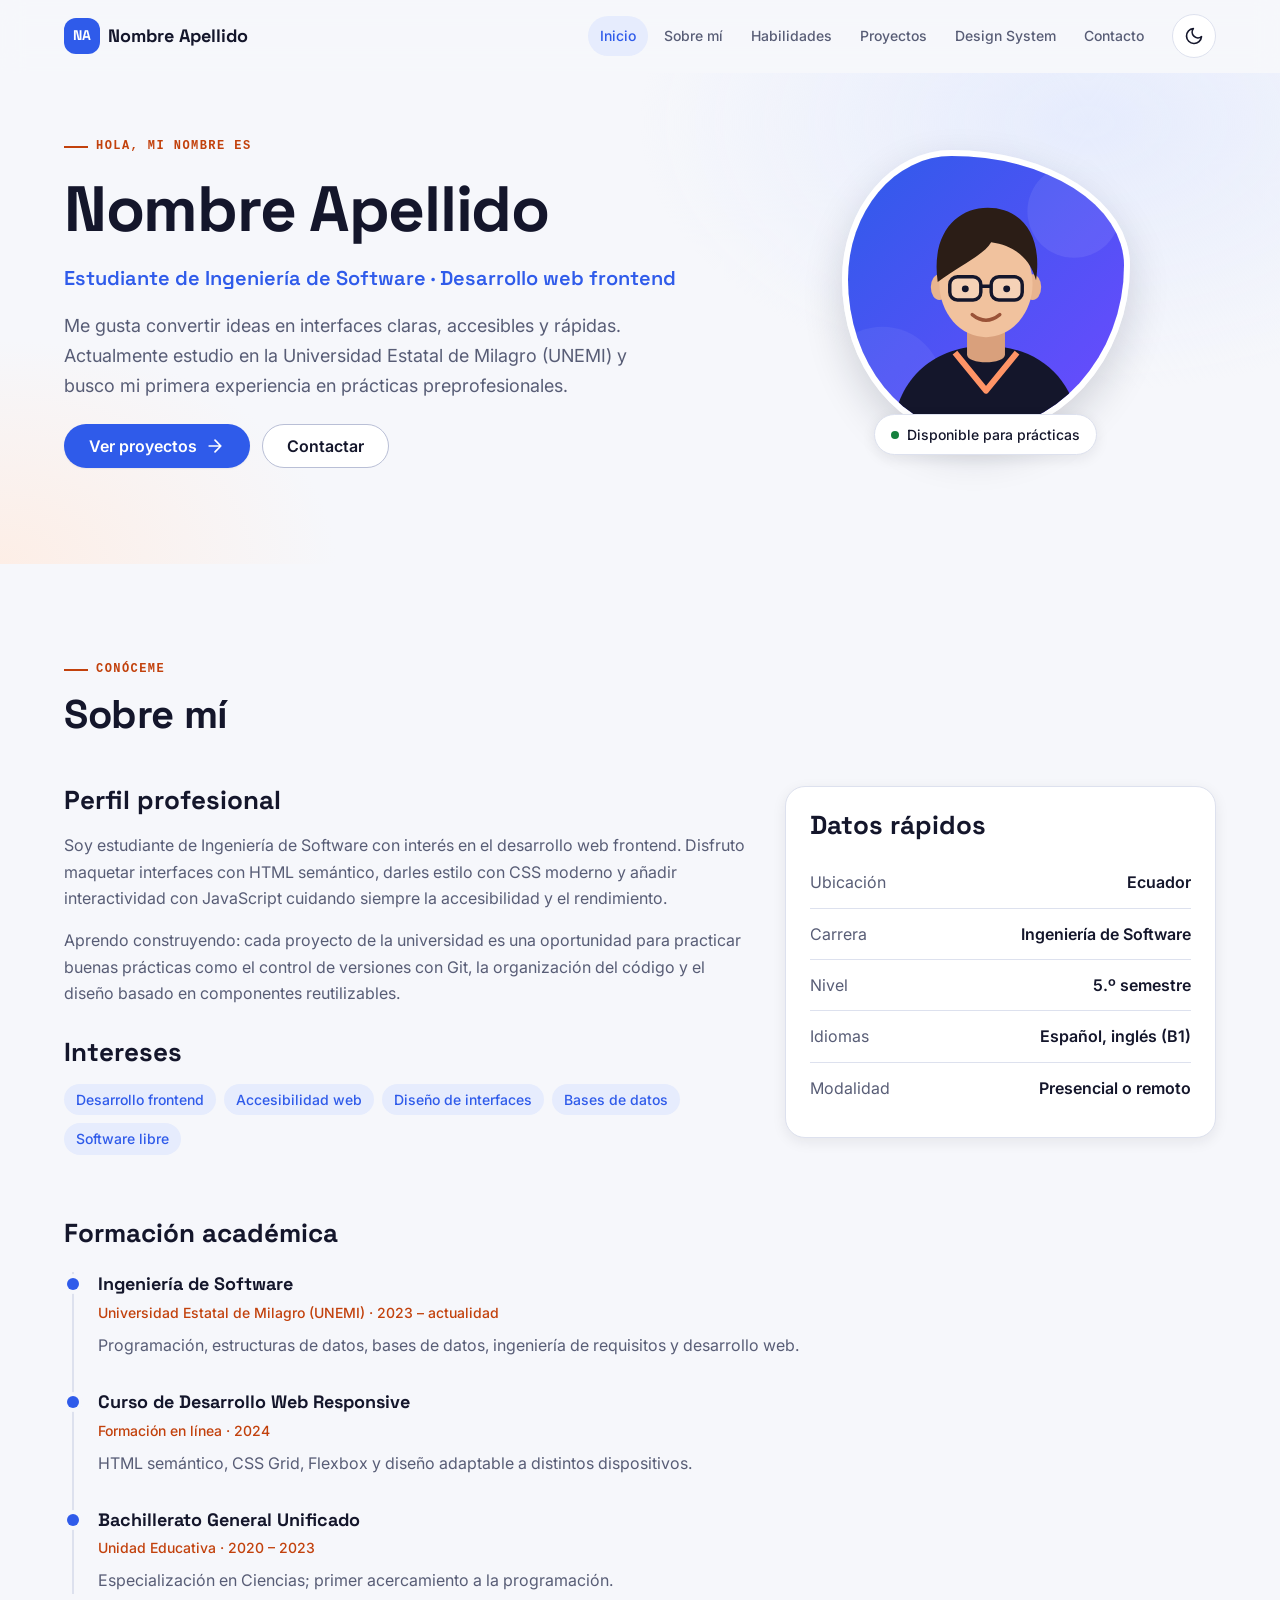
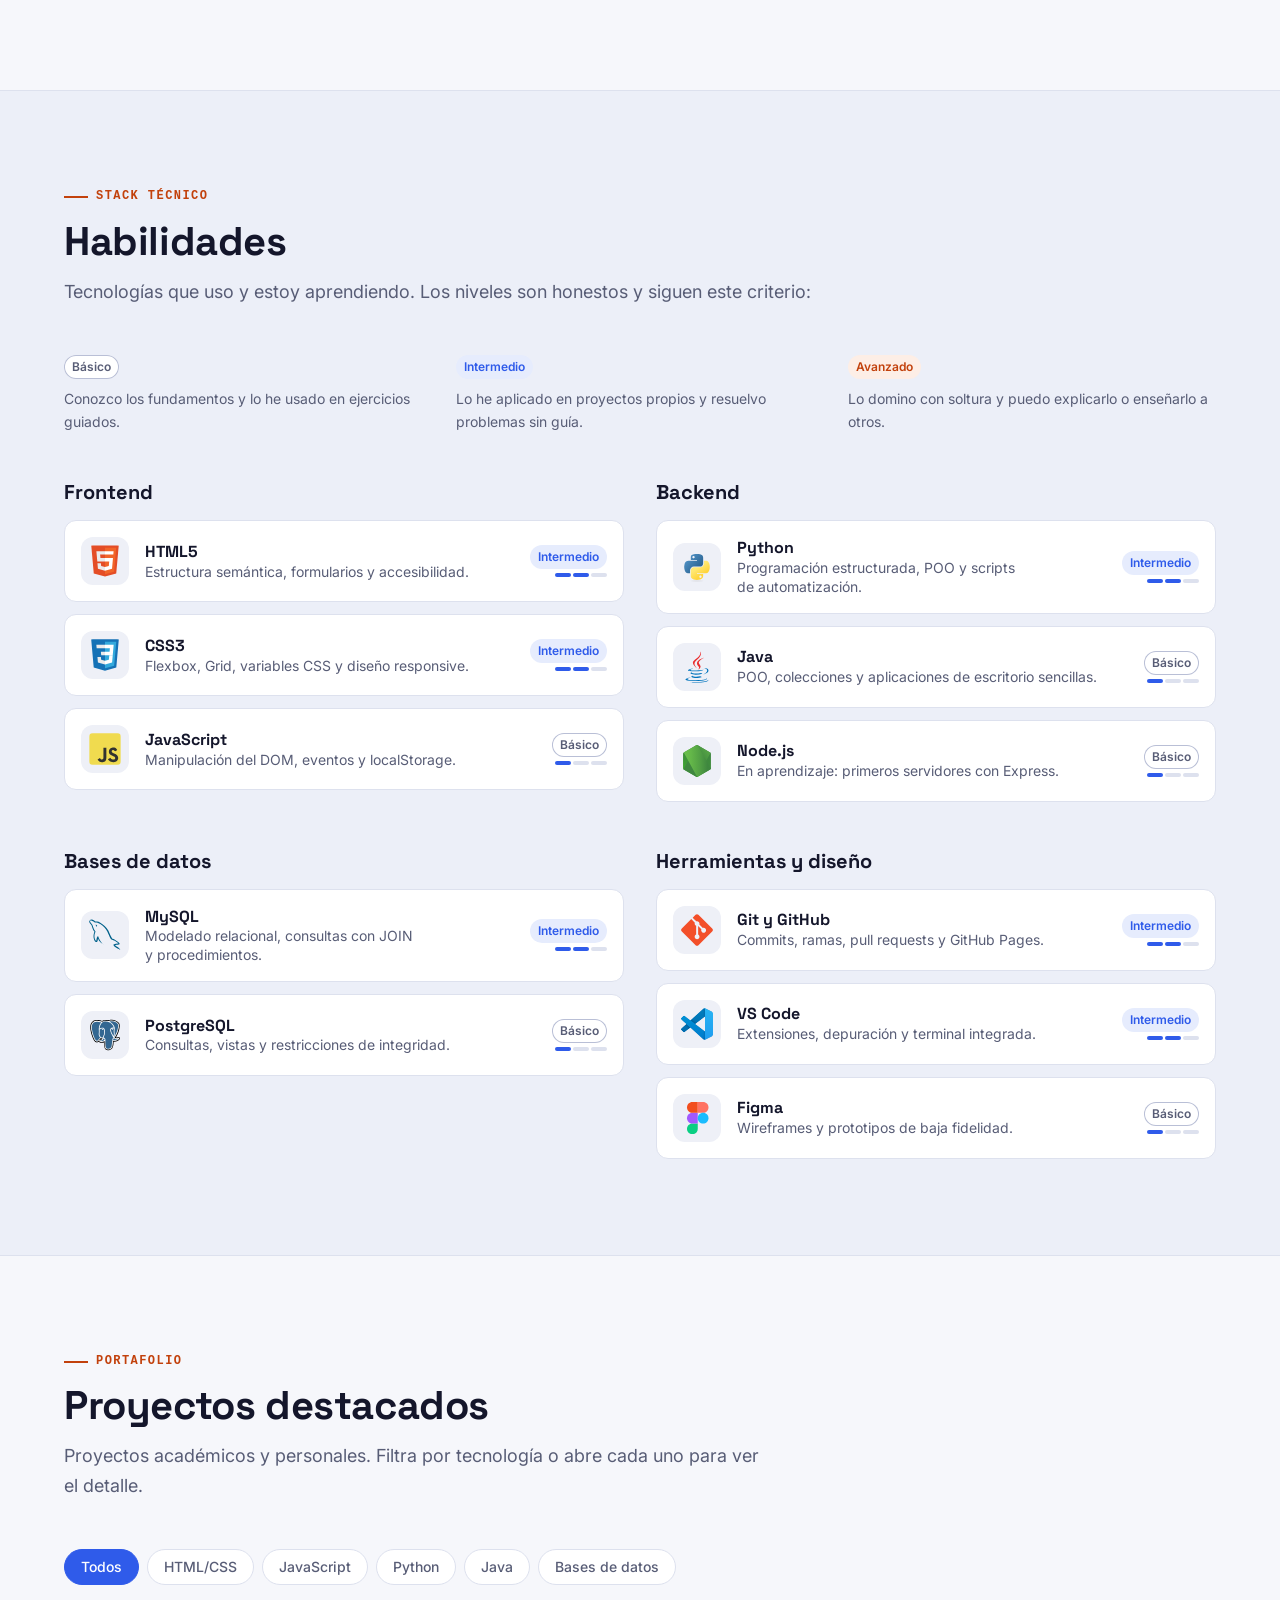
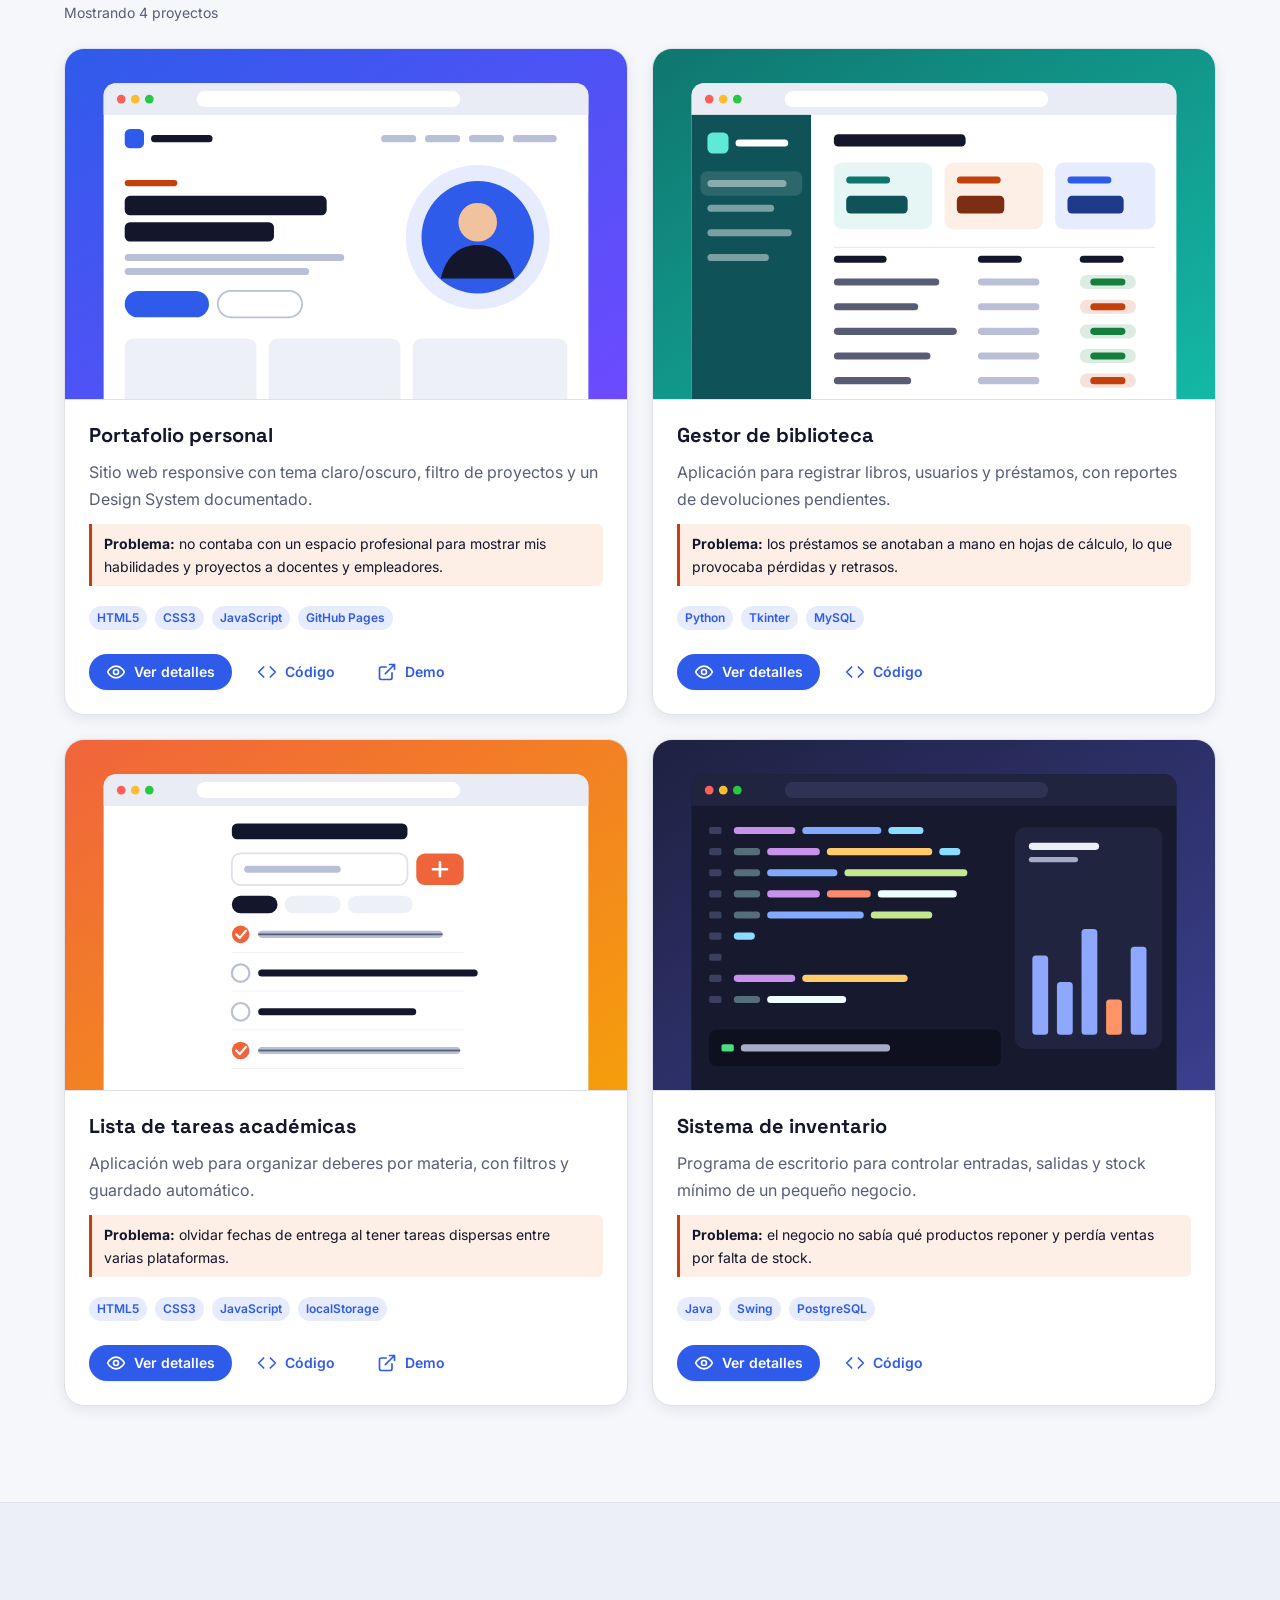
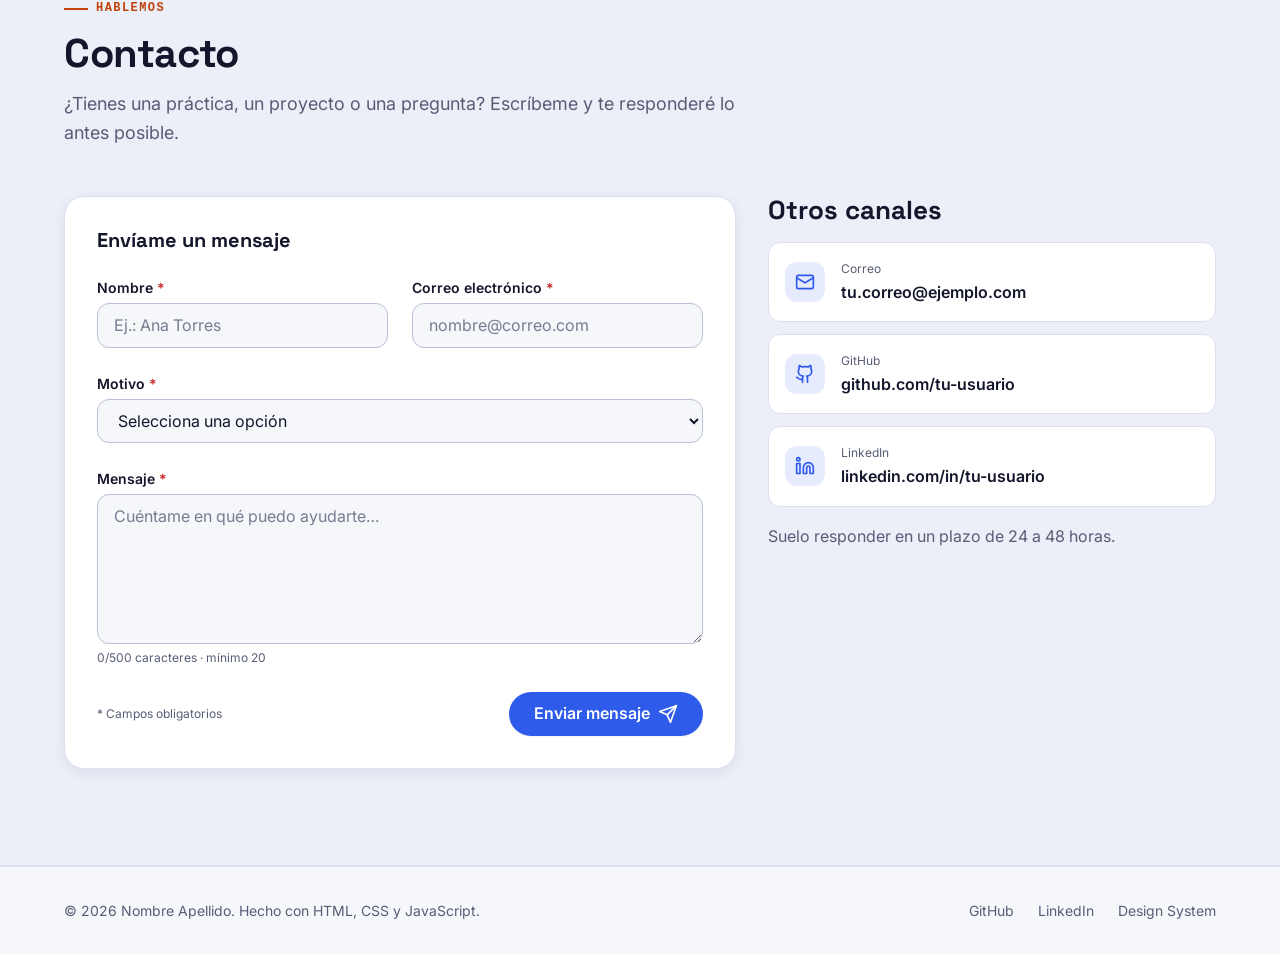
==== commit a4ac51dd: "Corregir observaciones del validador HTML - El timeline usa <ol> nativo sin role redundante. - La de" ====
--- a/index.html
+++ b/index.html
@@ -166,7 +166,7 @@
 
         <section class="about__education" aria-labelledby="formacion-title" data-reveal>
           <h3 id="formacion-title">Formación académica</h3>
-          <ol class="timeline" role="list">
+          <ol class="timeline">
             <li class="timeline__item">
               <article>
                 <h4 class="timeline__title">Ingeniería de Software</h4>
--- a/css/tokens.css
+++ b/css/tokens.css
@@ -30,6 +30,8 @@
   --color-error-soft: #fdeaea;
 
   --color-overlay: rgb(10 12 28 / 0.6);
+  --color-code-bg: #14162b;
+  --color-code-text: #e3e6f5;
 
   /* ---------- Tipografía ---------- */
   --font-heading: "Space Grotesk", "Segoe UI", system-ui, sans-serif;
@@ -135,6 +137,8 @@
   --color-error-soft: #3a1717;
 
   --color-overlay: rgb(0 0 0 / 0.7);
+  --color-code-bg: #080a16;
+  --color-code-text: #e3e6f5;
 
   --shadow-sm: 0 1px 2px rgb(0 0 0 / 0.4);
   --shadow-card: 0 4px 14px rgb(0 0 0 / 0.35);
--- a/css/base.css
+++ b/css/base.css
@@ -55,39 +55,50 @@
   cursor: pointer;
 }
 
-ul[role="list"],
-ol[role="list"] {
+/* :where() deja la especificidad en 0 para que los componentes
+   puedan definir su propio padding sin pelear con el reset. */
+:where(ul, ol)[role="list"] {
   list-style: none;
   padding: 0;
 }
 
 /* ---------- Tipografía ---------- */
 
+/* Las clases .type-h* aplican el estilo de un encabezado sin cambiar la
+   semántica (se usan en el Design System para mostrar la escala). */
 h1,
 h2,
 h3,
-h4 {
+h4,
+.type-h1,
+.type-h2,
+.type-h3,
+.type-h4 {
   font-family: var(--font-heading);
   line-height: var(--lh-tight);
   font-weight: var(--fw-bold);
   text-wrap: balance;
 }
 
-h1 {
+h1,
+.type-h1 {
   font-size: var(--fs-3xl);
   letter-spacing: -0.02em;
 }
 
-h2 {
+h2,
+.type-h2 {
   font-size: var(--fs-2xl);
   letter-spacing: -0.01em;
 }
 
-h3 {
+h3,
+.type-h3 {
   font-size: var(--fs-xl);
 }
 
-h4 {
+h4,
+.type-h4 {
   font-size: var(--fs-md);
   line-height: var(--lh-snug);
 }
--- a/css/layout.css
+++ b/css/layout.css
@@ -0,0 +1,250 @@
+/* ==========================================================================
+   LAYOUT
+   Regiones de la página y grillas. Enfoque mobile-first:
+   los estilos base son para teléfono y se amplían con min-width.
+
+   Breakpoints
+     40rem  (640px)  teléfonos grandes
+     48rem  (768px)  tablets
+     62rem  (992px)  laptops / escritorio
+   ========================================================================== */
+
+.container {
+  width: min(100% - 2 * var(--space-md), var(--container-max));
+  margin-inline: auto;
+}
+
+@media (min-width: 48rem) {
+  .container {
+    width: min(100% - 2 * var(--space-xl), var(--container-max));
+  }
+}
+
+/* ---------- Header ---------- */
+
+.site-header {
+  position: sticky;
+  top: 0;
+  z-index: var(--z-header);
+  background-color: color-mix(in srgb, var(--color-background) 88%, transparent);
+  backdrop-filter: blur(12px);
+  -webkit-backdrop-filter: blur(12px);
+  border-bottom: var(--border-width) solid transparent;
+  transition: border-color var(--transition-base), box-shadow var(--transition-base);
+}
+
+.site-header.is-scrolled {
+  border-bottom-color: var(--color-border);
+  box-shadow: var(--shadow-sm);
+}
+
+/* ---------- Secciones ---------- */
+
+.section {
+  padding-block: var(--space-3xl);
+}
+
+.section--alt {
+  background-color: var(--color-section-alt);
+  border-block: var(--border);
+}
+
+@media (min-width: 48rem) {
+  .section {
+    padding-block: var(--space-4xl);
+  }
+}
+
+/* ---------- Hero ---------- */
+
+.hero {
+  position: relative;
+  isolation: isolate;
+  padding-block: var(--space-2xl) var(--space-3xl);
+  overflow: hidden;
+}
+
+.hero::before {
+  content: "";
+  position: absolute;
+  inset: 0;
+  z-index: -1;
+  background:
+    radial-gradient(40rem 24rem at 85% 10%, var(--color-primary-soft), transparent 70%),
+    radial-gradient(30rem 20rem at 0% 100%, var(--color-secondary-soft), transparent 70%);
+}
+
+.hero__inner {
+  display: grid;
+  gap: var(--space-2xl);
+  align-items: center;
+}
+
+.hero__content {
+  display: grid;
+  gap: var(--space-md);
+  justify-items: start;
+}
+
+.hero__role {
+  font-family: var(--font-heading);
+  font-size: var(--fs-lg);
+  font-weight: var(--fw-semibold);
+  color: var(--color-primary);
+}
+
+.hero__text {
+  max-width: 38rem;
+  font-size: var(--fs-md);
+  color: var(--color-text-muted);
+}
+
+.hero__actions {
+  display: flex;
+  flex-wrap: wrap;
+  gap: var(--space-sm);
+  margin-top: var(--space-xs);
+}
+
+.hero__figure {
+  position: relative;
+  order: -1;
+  justify-self: center;
+  display: grid;
+  justify-items: center;
+}
+
+.hero__figure .status-pill {
+  margin-top: calc(-1 * var(--space-lg));
+}
+
+@media (min-width: 48rem) {
+  .hero {
+    padding-block: var(--space-3xl) var(--space-4xl);
+  }
+
+  .hero__inner {
+    grid-template-columns: 1.4fr 1fr;
+  }
+
+  .hero__figure {
+    order: 0;
+  }
+}
+
+/* ---------- Sobre mí ---------- */
+
+.about {
+  display: grid;
+  gap: var(--space-xl);
+}
+
+.about__bio {
+  display: grid;
+  gap: var(--space-md);
+  align-content: start;
+}
+
+.about__bio h3:not(:first-child) {
+  margin-top: var(--space-md);
+}
+
+.about__bio p {
+  color: var(--color-text-muted);
+}
+
+.about__education {
+  display: grid;
+  gap: var(--space-lg);
+  margin-top: var(--space-3xl);
+}
+
+@media (min-width: 62rem) {
+  .about {
+    grid-template-columns: 1.6fr 1fr;
+    align-items: start;
+  }
+}
+
+/* ---------- Habilidades ---------- */
+
+.skills-grid {
+  display: grid;
+  gap: var(--space-2xl) var(--space-xl);
+  margin-top: var(--space-2xl);
+}
+
+@media (min-width: 62rem) {
+  .skills-grid {
+    grid-template-columns: repeat(2, 1fr);
+  }
+}
+
+/* ---------- Proyectos ---------- */
+
+.project-grid {
+  display: grid;
+  gap: var(--space-lg);
+}
+
+.project-grid__item {
+  display: flex;
+}
+
+@media (min-width: 48rem) {
+  .project-grid {
+    grid-template-columns: repeat(2, 1fr);
+  }
+}
+
+/* ---------- Contacto ---------- */
+
+.contact {
+  display: grid;
+  gap: var(--space-xl);
+  align-items: start;
+}
+
+.contact__aside {
+  display: grid;
+  gap: var(--space-md);
+}
+
+@media (min-width: 62rem) {
+  .contact {
+    grid-template-columns: 1.5fr 1fr;
+  }
+}
+
+/* ---------- Footer ---------- */
+
+.site-footer {
+  padding-block: var(--space-xl);
+  border-top: var(--border);
+  font-size: var(--fs-sm);
+  color: var(--color-text-muted);
+}
+
+.site-footer__inner {
+  display: flex;
+  flex-wrap: wrap;
+  align-items: center;
+  justify-content: space-between;
+  gap: var(--space-md);
+}
+
+.site-footer__links {
+  display: flex;
+  flex-wrap: wrap;
+  gap: var(--space-lg);
+}
+
+.site-footer__links a {
+  color: var(--color-text-muted);
+  text-decoration: none;
+}
+
+.site-footer__links a:hover {
+  color: var(--color-primary);
+  text-decoration: underline;
+}
--- a/css/components.css
+++ b/css/components.css
@@ -0,0 +1,1110 @@
+/* ==========================================================================
+   COMPONENTES
+   Piezas reutilizables del sitio. Se documentan en design-system.html.
+   Nomenclatura BEM: .bloque, .bloque__elemento, .bloque--modificador
+   ========================================================================== */
+
+/* ---------- Íconos ---------- */
+
+.icon-sprite {
+  position: absolute;
+  width: 0;
+  height: 0;
+  overflow: hidden;
+}
+
+.icon {
+  width: var(--icon-size-sm);
+  height: var(--icon-size-sm);
+  flex-shrink: 0;
+  fill: none;
+  stroke: currentColor;
+  stroke-width: 2;
+  stroke-linecap: round;
+  stroke-linejoin: round;
+}
+
+/* ---------- Eyebrow (texto sobre los títulos) ---------- */
+
+.eyebrow {
+  display: inline-flex;
+  align-items: center;
+  gap: var(--space-xs);
+  font-family: var(--font-mono);
+  font-size: var(--fs-xs);
+  font-weight: var(--fw-semibold);
+  letter-spacing: 0.12em;
+  text-transform: uppercase;
+  color: var(--color-secondary);
+}
+
+.eyebrow::before {
+  content: "";
+  width: var(--space-lg);
+  height: 2px;
+  background-color: currentColor;
+}
+
+/* ---------- Encabezado de sección ---------- */
+
+.section-header {
+  display: grid;
+  gap: var(--space-sm);
+  max-width: var(--container-narrow);
+  margin-bottom: var(--space-2xl);
+}
+
+.section-header__text {
+  font-size: var(--fs-md);
+  color: var(--color-text-muted);
+}
+
+/* ---------- Botones ---------- */
+
+.btn {
+  display: inline-flex;
+  align-items: center;
+  justify-content: center;
+  gap: var(--space-xs);
+  min-height: var(--touch-target);
+  padding: var(--space-xs) var(--space-lg);
+  border: var(--border-width) solid transparent;
+  border-radius: var(--radius-full);
+  font-family: var(--font-body);
+  font-size: var(--fs-base);
+  font-weight: var(--fw-semibold);
+  line-height: var(--lh-tight);
+  text-decoration: none;
+  white-space: nowrap;
+  transition:
+    background-color var(--transition-fast),
+    border-color var(--transition-fast),
+    color var(--transition-fast),
+    box-shadow var(--transition-fast),
+    transform var(--transition-fast);
+}
+
+.btn:hover {
+  transform: translateY(-1px);
+}
+
+.btn:active {
+  transform: translateY(0);
+}
+
+.btn--primary {
+  background-color: var(--color-primary);
+  color: var(--color-on-primary);
+  box-shadow: var(--shadow-sm);
+}
+
+.btn--primary:hover {
+  background-color: var(--color-primary-hover);
+  color: var(--color-on-primary);
+  box-shadow: var(--shadow-card);
+}
+
+.btn--secondary {
+  background-color: var(--color-surface);
+  border-color: var(--color-border-strong);
+  color: var(--color-text);
+}
+
+.btn--secondary:hover {
+  border-color: var(--color-primary);
+  background-color: var(--color-primary-soft);
+  color: var(--color-primary);
+}
+
+.btn--ghost {
+  background-color: transparent;
+  color: var(--color-primary);
+}
+
+.btn--ghost:hover {
+  background-color: var(--color-primary-soft);
+  color: var(--color-primary);
+}
+
+.btn--sm {
+  min-height: var(--control-height-sm);
+  padding: var(--space-2xs) var(--space-md);
+  font-size: var(--fs-sm);
+}
+
+.btn:disabled,
+.btn[aria-disabled="true"] {
+  opacity: 0.5;
+  cursor: not-allowed;
+  transform: none;
+  box-shadow: none;
+}
+
+/* ---------- Botón de ícono ---------- */
+
+.icon-btn {
+  display: inline-grid;
+  place-items: center;
+  width: var(--touch-target);
+  height: var(--touch-target);
+  padding: 0;
+  border: var(--border);
+  border-radius: var(--radius-full);
+  background-color: var(--color-surface);
+  color: var(--color-text);
+  transition:
+    color var(--transition-fast),
+    border-color var(--transition-fast),
+    background-color var(--transition-fast),
+    transform var(--transition-fast);
+}
+
+.icon-btn:hover {
+  border-color: var(--color-primary);
+  color: var(--color-primary);
+}
+
+/* ---------- Toggle de tema ---------- */
+
+.theme-toggle__sun,
+:root[data-theme="dark"] .theme-toggle__moon {
+  display: none;
+}
+
+:root[data-theme="dark"] .theme-toggle__sun {
+  display: block;
+}
+
+.theme-toggle:hover svg {
+  transform: rotate(20deg);
+}
+
+.theme-toggle svg {
+  transition: transform var(--transition-base);
+}
+
+/* ---------- Volver arriba ---------- */
+
+.back-to-top {
+  position: fixed;
+  right: var(--space-md);
+  bottom: var(--space-md);
+  z-index: var(--z-floating);
+  border-color: var(--color-primary);
+  background-color: var(--color-primary);
+  color: var(--color-on-primary);
+  box-shadow: var(--shadow-lg);
+  opacity: 0;
+  visibility: hidden;
+  transform: translateY(var(--space-md));
+  transition:
+    opacity var(--transition-base),
+    visibility var(--transition-base),
+    transform var(--transition-base),
+    background-color var(--transition-fast);
+}
+
+.back-to-top:hover {
+  background-color: var(--color-primary-hover);
+  color: var(--color-on-primary);
+}
+
+.back-to-top.is-visible {
+  opacity: 1;
+  visibility: visible;
+  transform: translateY(0);
+}
+
+@media (min-width: 48rem) {
+  .back-to-top {
+    right: var(--space-xl);
+    bottom: var(--space-xl);
+  }
+}
+
+/* ---------- Navbar ---------- */
+
+.navbar {
+  display: flex;
+  flex-wrap: wrap;
+  align-items: center;
+  gap: var(--space-xs);
+  min-height: var(--header-height);
+}
+
+.navbar__brand {
+  display: inline-flex;
+  align-items: center;
+  gap: var(--space-xs);
+  margin-right: auto;
+  font-family: var(--font-heading);
+  font-size: var(--fs-md);
+  font-weight: var(--fw-bold);
+  color: var(--color-text);
+  text-decoration: none;
+}
+
+.navbar__brand:hover {
+  color: var(--color-text);
+}
+
+.navbar__logo {
+  display: grid;
+  place-items: center;
+  width: var(--control-height-sm);
+  height: var(--control-height-sm);
+  border-radius: var(--radius-md);
+  background-color: var(--color-primary);
+  color: var(--color-on-primary);
+  font-size: var(--fs-sm);
+  letter-spacing: 0.02em;
+}
+
+.navbar__menu {
+  display: flex;
+  flex-wrap: wrap;
+  gap: var(--space-2xs);
+  width: 100%;
+  padding-bottom: var(--space-xs);
+}
+
+.navbar__link {
+  display: block;
+  padding: var(--space-xs) var(--space-sm);
+  border-radius: var(--radius-full);
+  font-size: var(--fs-sm);
+  font-weight: var(--fw-medium);
+  color: var(--color-text-muted);
+  text-decoration: none;
+  transition: color var(--transition-fast), background-color var(--transition-fast);
+}
+
+.navbar__link:hover {
+  color: var(--color-text);
+  background-color: var(--color-surface-alt);
+}
+
+.navbar__link.is-active,
+.navbar__link[aria-current="page"] {
+  color: var(--color-primary);
+  background-color: var(--color-primary-soft);
+}
+
+.navbar__toggle {
+  display: none;
+}
+
+/* Con JavaScript activo, el menú móvil se vuelve desplegable. */
+.js .navbar__toggle {
+  display: inline-grid;
+  place-content: center;
+  gap: 5px;
+  width: var(--touch-target);
+  height: var(--touch-target);
+  padding: 0;
+  border: var(--border);
+  border-radius: var(--radius-full);
+  background-color: var(--color-surface);
+}
+
+.navbar__toggle-bar {
+  width: var(--icon-size-sm);
+  height: 2px;
+  border-radius: var(--radius-full);
+  background-color: var(--color-text);
+  transition: transform var(--transition-base), opacity var(--transition-fast);
+}
+
+.navbar__toggle[aria-expanded="true"] .navbar__toggle-bar:nth-child(2) {
+  transform: translateY(7px) rotate(45deg);
+}
+
+.navbar__toggle[aria-expanded="true"] .navbar__toggle-bar:nth-child(3) {
+  opacity: 0;
+}
+
+.navbar__toggle[aria-expanded="true"] .navbar__toggle-bar:nth-child(4) {
+  transform: translateY(-7px) rotate(-45deg);
+}
+
+.js .navbar__menu {
+  position: absolute;
+  top: 100%;
+  left: 0;
+  right: 0;
+  flex-direction: column;
+  padding: var(--space-md);
+  background-color: var(--color-surface);
+  border-bottom: var(--border);
+  box-shadow: var(--shadow-lg);
+  opacity: 0;
+  visibility: hidden;
+  transform: translateY(calc(-1 * var(--space-xs)));
+  transition:
+    opacity var(--transition-base),
+    visibility var(--transition-base),
+    transform var(--transition-base);
+}
+
+.js .navbar__menu.is-open {
+  opacity: 1;
+  visibility: visible;
+  transform: translateY(0);
+}
+
+.js .navbar__menu .navbar__link {
+  padding: var(--space-sm) var(--space-md);
+  border-radius: var(--radius-md);
+  font-size: var(--fs-base);
+}
+
+@media (min-width: 62rem) {
+  .navbar {
+    flex-wrap: nowrap;
+    gap: var(--space-md);
+  }
+
+  .navbar__menu,
+  .js .navbar__menu {
+    position: static;
+    order: 1;
+    flex-direction: row;
+    width: auto;
+    padding: 0;
+    background: none;
+    border: 0;
+    box-shadow: none;
+    opacity: 1;
+    visibility: visible;
+    transform: none;
+  }
+
+  .js .navbar__menu .navbar__link {
+    padding: var(--space-xs) var(--space-sm);
+    border-radius: var(--radius-full);
+    font-size: var(--fs-sm);
+  }
+
+  .navbar > .theme-toggle {
+    order: 2;
+  }
+
+  .js .navbar__toggle {
+    display: none;
+  }
+}
+
+/* ---------- Chips (filtros) ---------- */
+
+.chip {
+  min-height: var(--control-height-sm);
+  padding: var(--space-2xs) var(--space-md);
+  border: var(--border);
+  border-radius: var(--radius-full);
+  background-color: var(--color-surface);
+  font-size: var(--fs-sm);
+  font-weight: var(--fw-medium);
+  color: var(--color-text-muted);
+  transition:
+    color var(--transition-fast),
+    border-color var(--transition-fast),
+    background-color var(--transition-fast);
+}
+
+.chip:hover {
+  border-color: var(--color-primary);
+  color: var(--color-primary);
+}
+
+.chip[aria-pressed="true"] {
+  border-color: var(--color-primary);
+  background-color: var(--color-primary);
+  color: var(--color-on-primary);
+}
+
+.filter {
+  display: flex;
+  flex-wrap: wrap;
+  gap: var(--space-xs);
+}
+
+.filter__status {
+  margin-block: var(--space-md) var(--space-lg);
+  font-size: var(--fs-sm);
+  color: var(--color-text-muted);
+}
+
+/* ---------- Badges ---------- */
+
+.badge-list {
+  display: flex;
+  flex-wrap: wrap;
+  gap: var(--space-xs);
+}
+
+.badge {
+  display: inline-flex;
+  align-items: center;
+  padding: var(--space-3xs) var(--space-xs);
+  border-radius: var(--radius-full);
+  background-color: var(--color-primary-soft);
+  color: var(--color-primary);
+  font-size: var(--fs-xs);
+  font-weight: var(--fw-semibold);
+  line-height: var(--lh-base);
+  white-space: nowrap;
+}
+
+.badge--lg {
+  padding: var(--space-2xs) var(--space-sm);
+  font-size: var(--fs-sm);
+  font-weight: var(--fw-medium);
+}
+
+.badge--basico {
+  background-color: var(--color-surface);
+  color: var(--color-text-muted);
+  box-shadow: inset 0 0 0 var(--border-width) var(--color-border-strong);
+}
+
+.badge--intermedio {
+  background-color: var(--color-primary-soft);
+  color: var(--color-primary);
+}
+
+.badge--avanzado {
+  background-color: var(--color-secondary-soft);
+  color: var(--color-secondary);
+}
+
+/* ---------- Status pill ---------- */
+
+.status-pill {
+  display: inline-flex;
+  align-items: center;
+  gap: var(--space-xs);
+  padding: var(--space-xs) var(--space-md);
+  border: var(--border);
+  border-radius: var(--radius-full);
+  background-color: var(--color-surface);
+  box-shadow: var(--shadow-card);
+  font-size: var(--fs-sm);
+  font-weight: var(--fw-medium);
+}
+
+.status-pill::before {
+  content: "";
+  width: var(--space-xs);
+  height: var(--space-xs);
+  border-radius: var(--radius-full);
+  background-color: var(--color-success);
+  animation: pulse 2s ease-in-out infinite;
+}
+
+@keyframes pulse {
+  0%,
+  100% {
+    box-shadow: 0 0 0 0 var(--color-success-soft);
+  }
+
+  50% {
+    box-shadow: 0 0 0 6px var(--color-success-soft);
+  }
+}
+
+/* ---------- Avatar ---------- */
+
+.avatar {
+  width: var(--avatar-size);
+  aspect-ratio: 1;
+  object-fit: cover;
+  border: 6px solid var(--color-surface);
+  border-radius: 38% 62% 55% 45% / 45% 40% 60% 55%;
+  box-shadow: var(--shadow-lg);
+}
+
+/* ---------- Card ---------- */
+
+.card {
+  background-color: var(--color-surface);
+  border: var(--border);
+  border-radius: var(--radius-lg);
+  box-shadow: var(--shadow-card);
+  overflow: hidden;
+}
+
+.card--padded {
+  padding: var(--space-lg);
+}
+
+.card__media {
+  aspect-ratio: 16 / 10;
+  overflow: hidden;
+  background-color: var(--color-surface-alt);
+  border-bottom: var(--border);
+}
+
+.card__media img {
+  width: 100%;
+  height: 100%;
+  object-fit: cover;
+  transition: transform var(--transition-slow);
+}
+
+.card__body {
+  display: flex;
+  flex-direction: column;
+  gap: var(--space-sm);
+  flex: 1;
+  padding: var(--space-lg);
+}
+
+.card__title {
+  font-size: var(--fs-lg);
+}
+
+.card__text {
+  color: var(--color-text-muted);
+}
+
+.card__footer {
+  display: flex;
+  flex-wrap: wrap;
+  gap: var(--space-xs);
+  padding: 0 var(--space-lg) var(--space-lg);
+}
+
+/* ---------- Card de proyecto ---------- */
+
+.project-card {
+  display: flex;
+  flex-direction: column;
+  width: 100%;
+  transition: transform var(--transition-base), box-shadow var(--transition-base);
+}
+
+.project-card:hover {
+  transform: translateY(-4px);
+  box-shadow: var(--shadow-lg);
+}
+
+.project-card:hover .card__media img {
+  transform: scale(1.04);
+}
+
+.project-card__problem {
+  padding: var(--space-xs) var(--space-sm);
+  border-left: var(--border-width-accent) solid var(--color-secondary);
+  border-radius: 0 var(--radius-sm) var(--radius-sm) 0;
+  background-color: var(--color-secondary-soft);
+  font-size: var(--fs-sm);
+}
+
+.project-card .badge-list {
+  margin-top: auto;
+  padding-top: var(--space-xs);
+}
+
+.project-grid__item.is-entering {
+  animation: fade-up var(--transition-slow) both;
+}
+
+@keyframes fade-up {
+  from {
+    opacity: 0;
+    transform: translateY(var(--space-md));
+  }
+
+  to {
+    opacity: 1;
+    transform: translateY(0);
+  }
+}
+
+.empty-state {
+  padding: var(--space-xl);
+  border: 2px dashed var(--color-border-strong);
+  border-radius: var(--radius-lg);
+  text-align: center;
+  color: var(--color-text-muted);
+}
+
+/* ---------- Skill ---------- */
+
+.skill-group {
+  display: grid;
+  gap: var(--space-md);
+  align-content: start;
+}
+
+.skill-group__title {
+  font-size: var(--fs-lg);
+}
+
+.skill-list {
+  display: grid;
+  gap: var(--space-sm);
+}
+
+.skill {
+  display: grid;
+  grid-template-columns: auto 1fr;
+  gap: var(--space-2xs) var(--space-md);
+  align-items: center;
+  padding: var(--space-md);
+  border: var(--border);
+  border-radius: var(--radius-md);
+  background-color: var(--color-surface);
+  transition: border-color var(--transition-fast), transform var(--transition-fast);
+}
+
+.skill:hover {
+  border-color: var(--color-primary);
+  transform: translateX(2px);
+}
+
+.skill__icon {
+  width: var(--icon-tile);
+  height: var(--icon-tile);
+  padding: var(--space-xs);
+  border-radius: var(--radius-md);
+  background-color: var(--color-surface-alt);
+}
+
+.skill__name {
+  font-size: var(--fs-base);
+}
+
+.skill__desc {
+  font-size: var(--fs-sm);
+  color: var(--color-text-muted);
+  line-height: var(--lh-snug);
+}
+
+.skill__level {
+  grid-column: 2;
+  display: flex;
+  align-items: center;
+  gap: var(--space-sm);
+}
+
+@media (min-width: 40rem) {
+  .skill {
+    grid-template-columns: auto 1fr auto;
+  }
+
+  .skill__level {
+    grid-column: 3;
+    flex-direction: column;
+    align-items: flex-end;
+    gap: var(--space-2xs);
+  }
+}
+
+.level-meter {
+  display: inline-flex;
+  gap: var(--space-3xs);
+}
+
+.level-meter span {
+  width: var(--space-md);
+  height: var(--space-2xs);
+  border-radius: var(--radius-full);
+  background-color: var(--color-border);
+}
+
+[data-level="basico"] .level-meter span:nth-child(-n + 1),
+[data-level="intermedio"] .level-meter span:nth-child(-n + 2),
+[data-level="avanzado"] .level-meter span {
+  background-color: var(--color-primary);
+}
+
+.level-legend {
+  display: grid;
+  gap: var(--space-sm);
+}
+
+.level-legend__item {
+  display: flex;
+  flex-wrap: wrap;
+  align-items: center;
+  gap: var(--space-xs) var(--space-sm);
+  font-size: var(--fs-sm);
+  color: var(--color-text-muted);
+}
+
+@media (min-width: 62rem) {
+  .level-legend {
+    grid-template-columns: repeat(3, 1fr);
+    gap: var(--space-lg);
+  }
+
+  .level-legend__item {
+    align-items: flex-start;
+    flex-direction: column;
+  }
+}
+
+/* ---------- Datos rápidos (lista de definición) ---------- */
+
+.about__facts {
+  display: grid;
+  gap: var(--space-md);
+}
+
+.facts {
+  display: grid;
+}
+
+.facts__item {
+  display: flex;
+  flex-wrap: wrap;
+  justify-content: space-between;
+  gap: var(--space-2xs) var(--space-md);
+  padding-block: var(--space-sm);
+  border-bottom: var(--border);
+}
+
+.facts__item:last-child {
+  border-bottom: 0;
+}
+
+.facts dt {
+  color: var(--color-text-muted);
+}
+
+.facts dd {
+  font-weight: var(--fw-semibold);
+  text-align: right;
+}
+
+/* ---------- Timeline ---------- */
+
+.timeline {
+  display: grid;
+  list-style: none;
+  gap: var(--space-xl);
+  margin-left: var(--space-xs);
+  padding-left: var(--space-lg);
+  border-left: 2px solid var(--color-border);
+}
+
+.timeline__item {
+  position: relative;
+}
+
+.timeline__item::before {
+  content: "";
+  position: absolute;
+  top: 0.35em;
+  left: calc(-1 * var(--space-lg) - var(--dot-size) / 2 - 1px);
+  width: var(--dot-size);
+  height: var(--dot-size);
+  border-radius: var(--radius-full);
+  background-color: var(--color-primary);
+  box-shadow: 0 0 0 4px var(--color-background);
+}
+
+.timeline__title {
+  font-size: var(--fs-md);
+}
+
+.timeline__meta {
+  margin-block: var(--space-2xs) var(--space-xs);
+  font-size: var(--fs-sm);
+  font-weight: var(--fw-medium);
+  color: var(--color-secondary);
+}
+
+.timeline__item p:last-child {
+  color: var(--color-text-muted);
+}
+
+/* ---------- Formulario ---------- */
+
+.form {
+  display: grid;
+  gap: var(--space-lg);
+  padding: var(--space-lg);
+}
+
+.form__title {
+  font-size: var(--fs-lg);
+}
+
+.form__row {
+  display: grid;
+  gap: var(--space-lg);
+}
+
+.form__field {
+  display: grid;
+  gap: var(--space-2xs);
+  align-content: start;
+}
+
+.form__label {
+  font-size: var(--fs-sm);
+  font-weight: var(--fw-semibold);
+}
+
+.form__required {
+  color: var(--color-error);
+}
+
+.form__control {
+  width: 100%;
+  min-height: var(--touch-target);
+  padding: var(--space-xs) var(--space-md);
+  border: var(--border-width) solid var(--color-border-strong);
+  border-radius: var(--radius-md);
+  background-color: var(--color-background);
+  color: var(--color-text);
+  transition: border-color var(--transition-fast), box-shadow var(--transition-fast);
+}
+
+.form__control::placeholder {
+  color: var(--color-text-muted);
+  opacity: 0.8;
+}
+
+.form__control:hover {
+  border-color: var(--color-text-muted);
+}
+
+.form__control:focus {
+  outline: none;
+  border-color: var(--color-primary);
+  box-shadow: var(--focus-ring);
+}
+
+.form__control--textarea {
+  min-height: 9rem;
+  resize: vertical;
+}
+
+.form__control[aria-invalid="true"] {
+  border-color: var(--color-error);
+}
+
+.form__control[aria-invalid="true"]:focus {
+  box-shadow: 0 0 0 3px var(--color-error-soft);
+}
+
+.form__control.is-valid {
+  border-color: var(--color-success);
+}
+
+.form__control:disabled {
+  opacity: 0.6;
+  cursor: not-allowed;
+  background-color: var(--color-surface-alt);
+}
+
+.form__hint,
+.form__note {
+  font-size: var(--fs-xs);
+  color: var(--color-text-muted);
+}
+
+.form__error {
+  font-size: var(--fs-sm);
+  font-weight: var(--fw-medium);
+  color: var(--color-error);
+}
+
+.form__error:empty {
+  display: none;
+}
+
+.form__footer {
+  display: flex;
+  flex-wrap: wrap;
+  align-items: center;
+  justify-content: space-between;
+  gap: var(--space-md);
+}
+
+@media (min-width: 40rem) {
+  .form {
+    padding: var(--space-xl);
+  }
+
+  .form__row {
+    grid-template-columns: repeat(2, 1fr);
+  }
+}
+
+/* ---------- Alertas ---------- */
+
+.alert {
+  padding: var(--space-sm) var(--space-md);
+  border: var(--border-width) solid currentColor;
+  border-radius: var(--radius-md);
+  font-size: var(--fs-sm);
+  font-weight: var(--fw-medium);
+}
+
+.alert--success {
+  background-color: var(--color-success-soft);
+  color: var(--color-success);
+}
+
+.alert--error {
+  background-color: var(--color-error-soft);
+  color: var(--color-error);
+}
+
+/* ---------- Enlaces de contacto ---------- */
+
+.contact__address {
+  font-style: normal;
+}
+
+.contact-list {
+  display: grid;
+  gap: var(--space-sm);
+}
+
+.contact-link {
+  display: flex;
+  align-items: center;
+  gap: var(--space-md);
+  padding: var(--space-md);
+  border: var(--border);
+  border-radius: var(--radius-md);
+  background-color: var(--color-surface);
+  color: var(--color-text);
+  text-decoration: none;
+  transition: border-color var(--transition-fast), transform var(--transition-fast);
+}
+
+.contact-link:hover {
+  border-color: var(--color-primary);
+  color: var(--color-text);
+  transform: translateX(4px);
+}
+
+.contact-link__icon {
+  display: grid;
+  place-items: center;
+  flex-shrink: 0;
+  width: var(--icon-size);
+  height: var(--icon-size);
+  border-radius: var(--radius-md);
+  background-color: var(--color-primary-soft);
+  color: var(--color-primary);
+}
+
+.contact-link__label {
+  display: block;
+  font-size: var(--fs-xs);
+  color: var(--color-text-muted);
+}
+
+.contact-link__value {
+  display: block;
+  font-weight: var(--fw-semibold);
+  overflow-wrap: anywhere;
+}
+
+/* ---------- Modal ---------- */
+
+.modal {
+  width: min(100% - 2 * var(--space-md), 44rem);
+  max-height: min(90vh, 52rem);
+  margin: auto;
+  padding: 0;
+  overflow-y: auto;
+  border: var(--border);
+  border-radius: var(--radius-lg);
+  background-color: var(--color-surface);
+  color: var(--color-text);
+  box-shadow: var(--shadow-lg);
+}
+
+.modal::backdrop {
+  background-color: var(--color-overlay);
+  backdrop-filter: blur(4px);
+}
+
+.modal[open] {
+  animation: fade-up var(--transition-base) both;
+}
+
+.modal__header {
+  position: sticky;
+  top: 0;
+  z-index: 1;
+  display: flex;
+  align-items: flex-start;
+  justify-content: space-between;
+  gap: var(--space-md);
+  padding: var(--space-lg);
+  border-bottom: var(--border);
+  background-color: var(--color-surface);
+}
+
+.modal__title {
+  font-size: var(--fs-xl);
+}
+
+.modal__body {
+  display: grid;
+  gap: var(--space-lg);
+  padding: var(--space-lg);
+}
+
+.modal__media {
+  overflow: hidden;
+  border: var(--border);
+  border-radius: var(--radius-md);
+}
+
+.modal__section {
+  display: grid;
+  gap: var(--space-xs);
+}
+
+.modal__section h3 {
+  font-size: var(--fs-base);
+}
+
+.modal__section ul:not(.badge-list) {
+  display: grid;
+  gap: var(--space-2xs);
+  padding-left: var(--space-lg);
+  color: var(--color-text-muted);
+}
+
+.modal__section p {
+  color: var(--color-text-muted);
+}
+
+.modal__footer {
+  display: flex;
+  flex-wrap: wrap;
+  gap: var(--space-xs);
+  padding: var(--space-md) var(--space-lg) var(--space-lg);
+  border-top: var(--border);
+}
+
+/* ---------- Animación de aparición (scroll reveal) ---------- */
+
+.js [data-reveal] {
+  opacity: 0;
+  transform: translateY(var(--space-lg));
+  transition: opacity var(--transition-slow), transform var(--transition-slow);
+}
+
+.js [data-reveal].is-revealed {
+  opacity: 1;
+  transform: translateY(0);
+}
+
+@media (prefers-reduced-motion: reduce) {
+  .js [data-reveal] {
+    opacity: 1;
+    transform: none;
+  }
+}
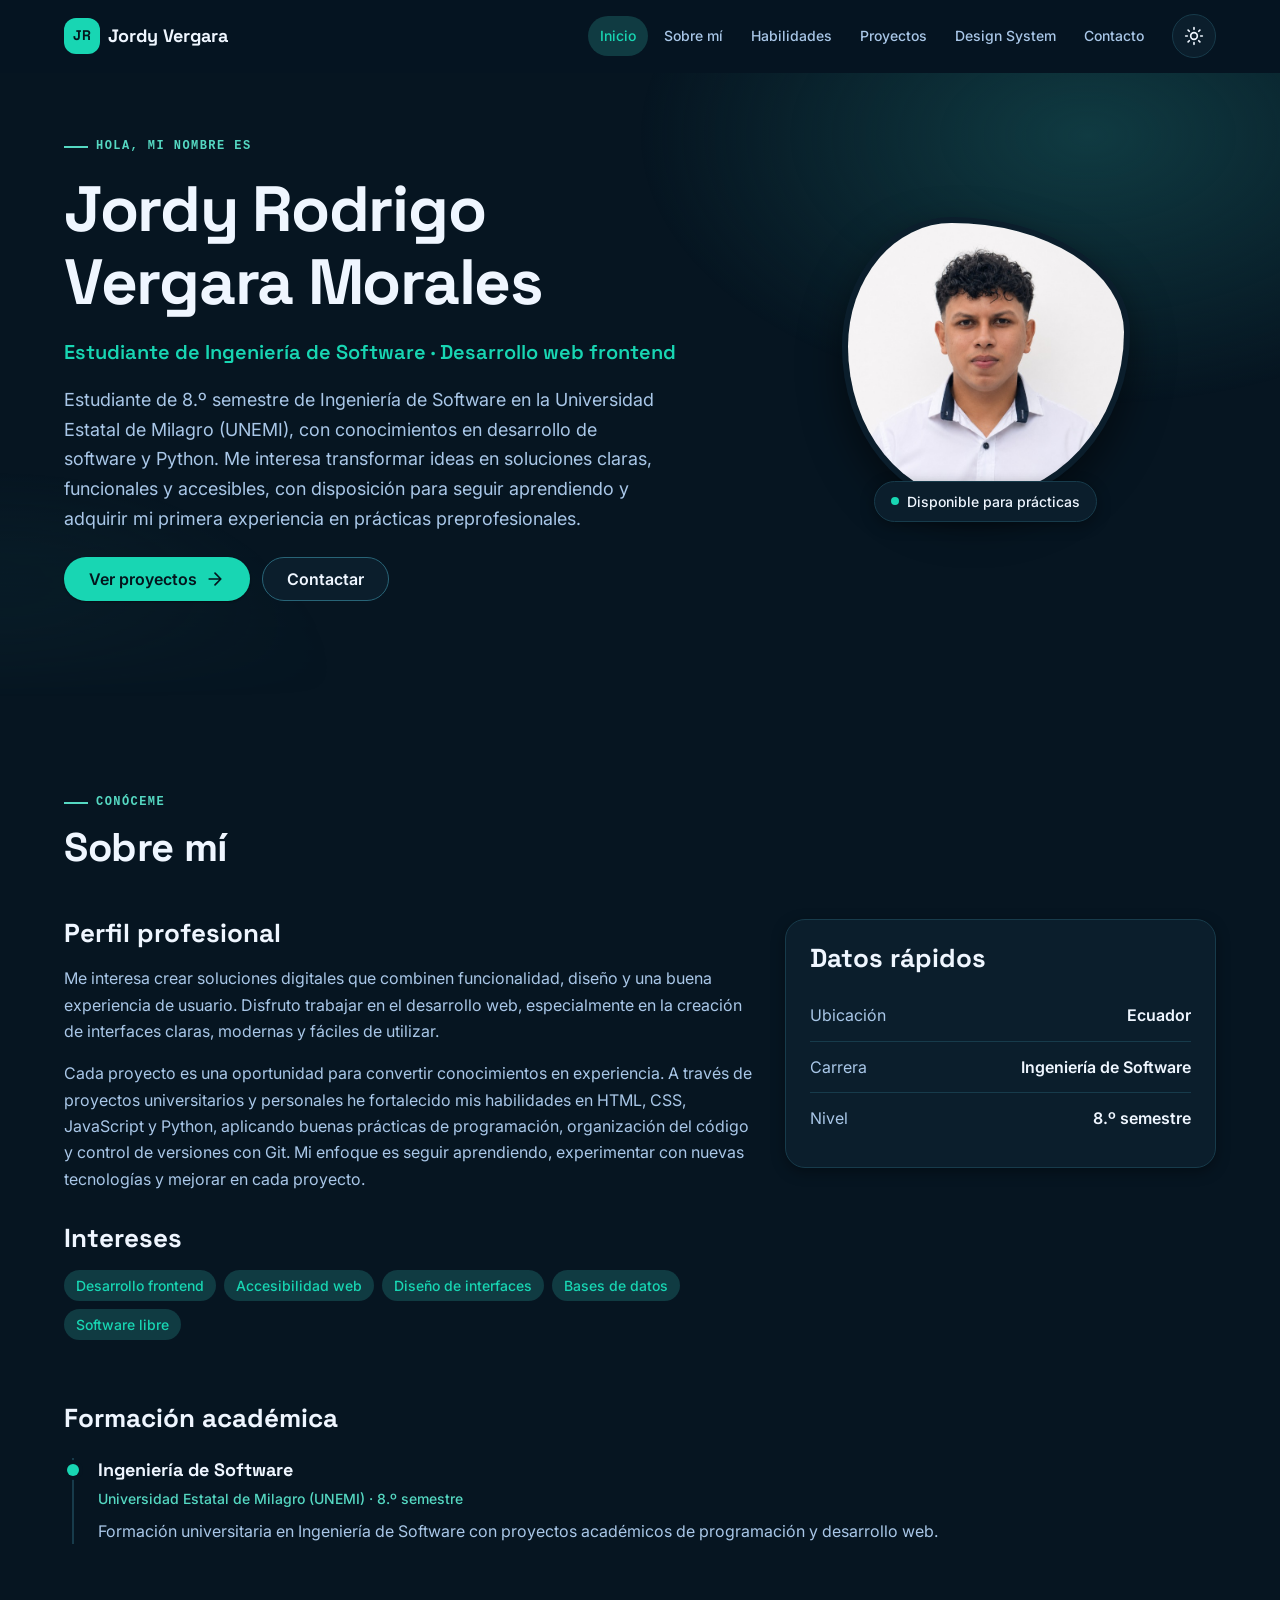
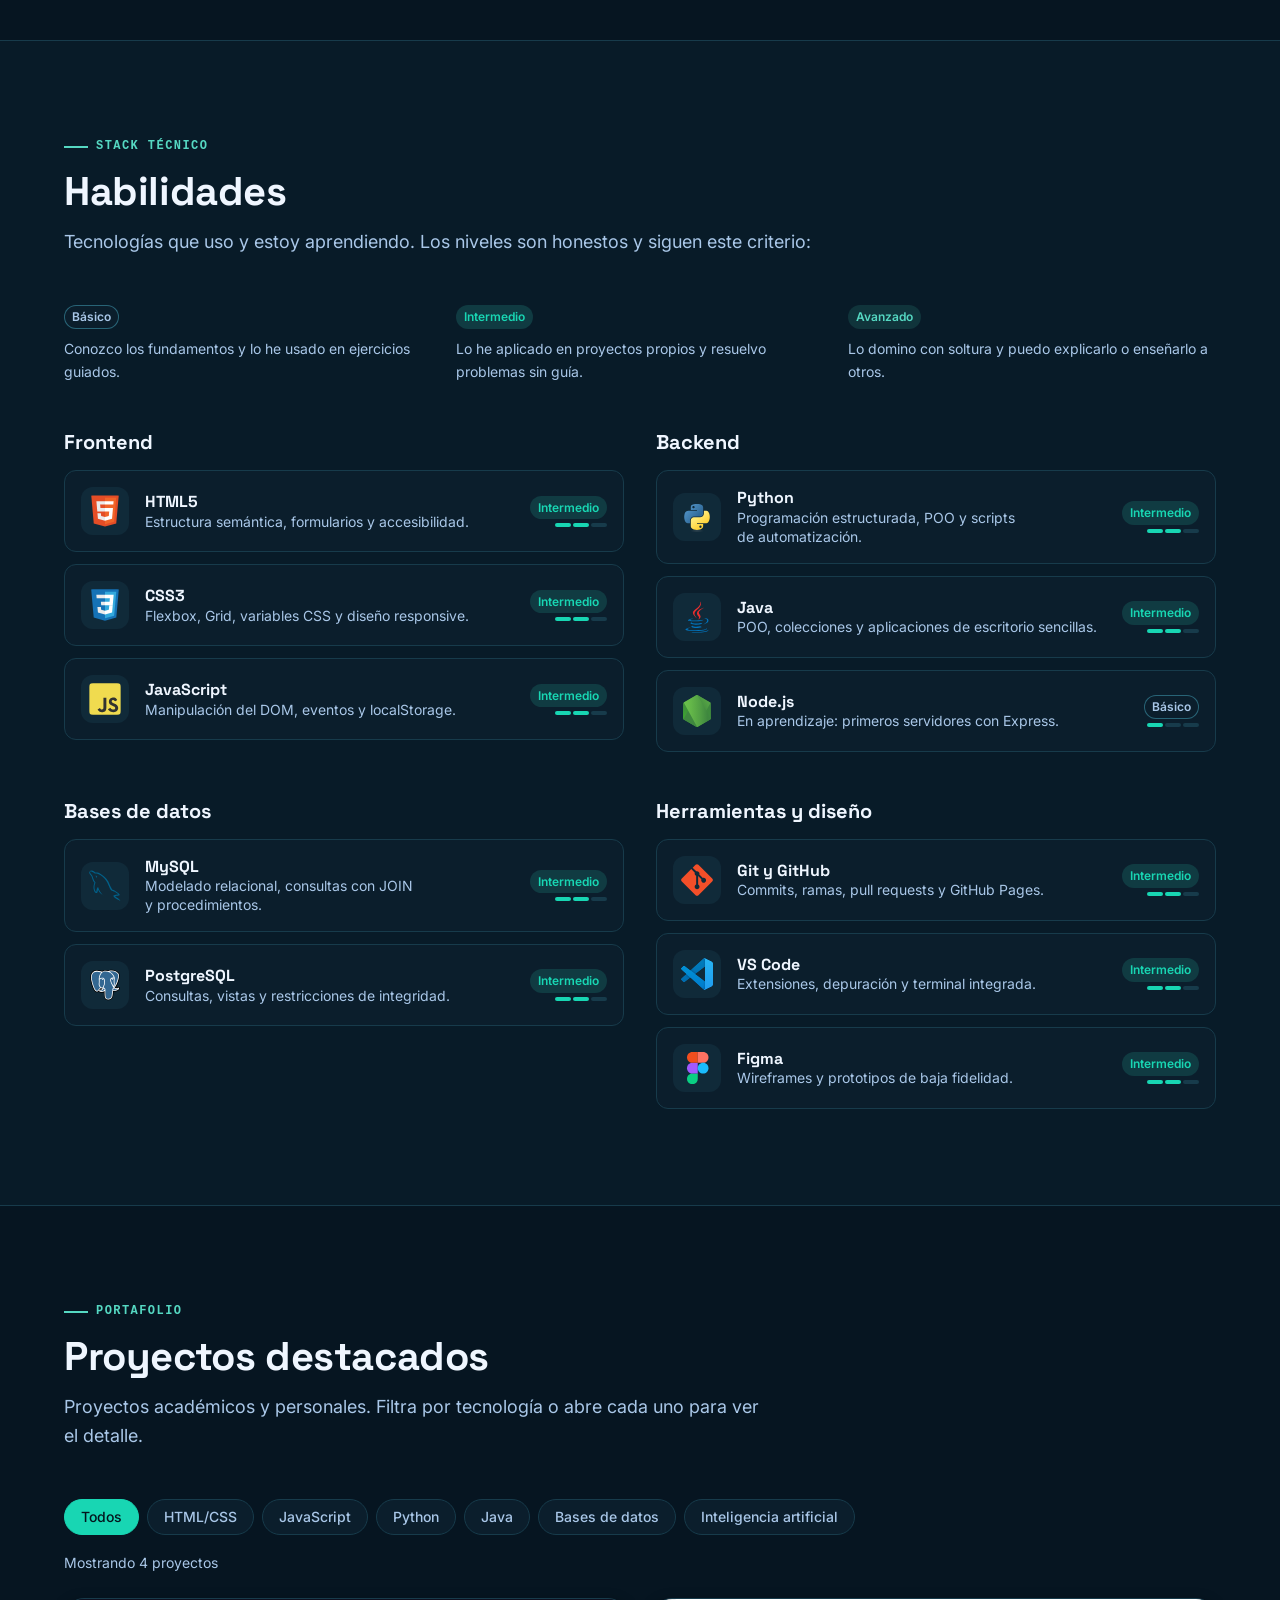
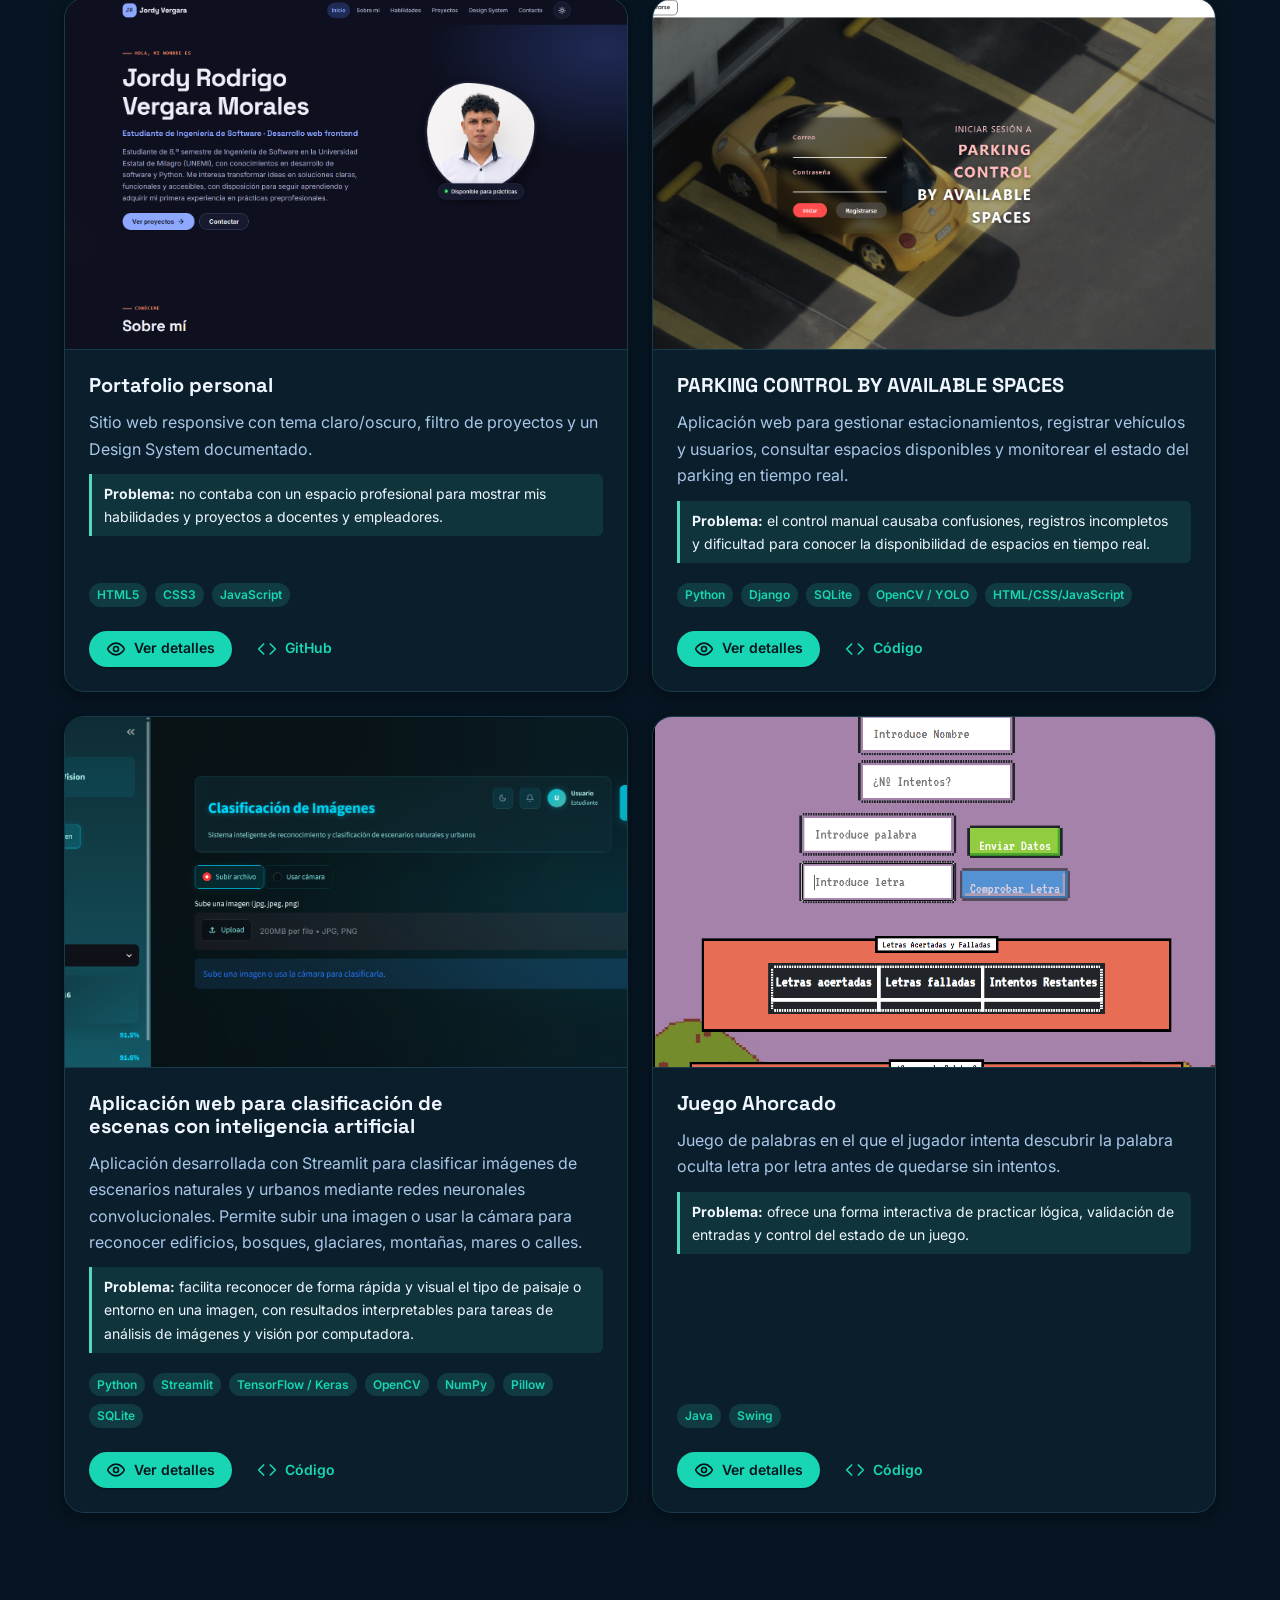
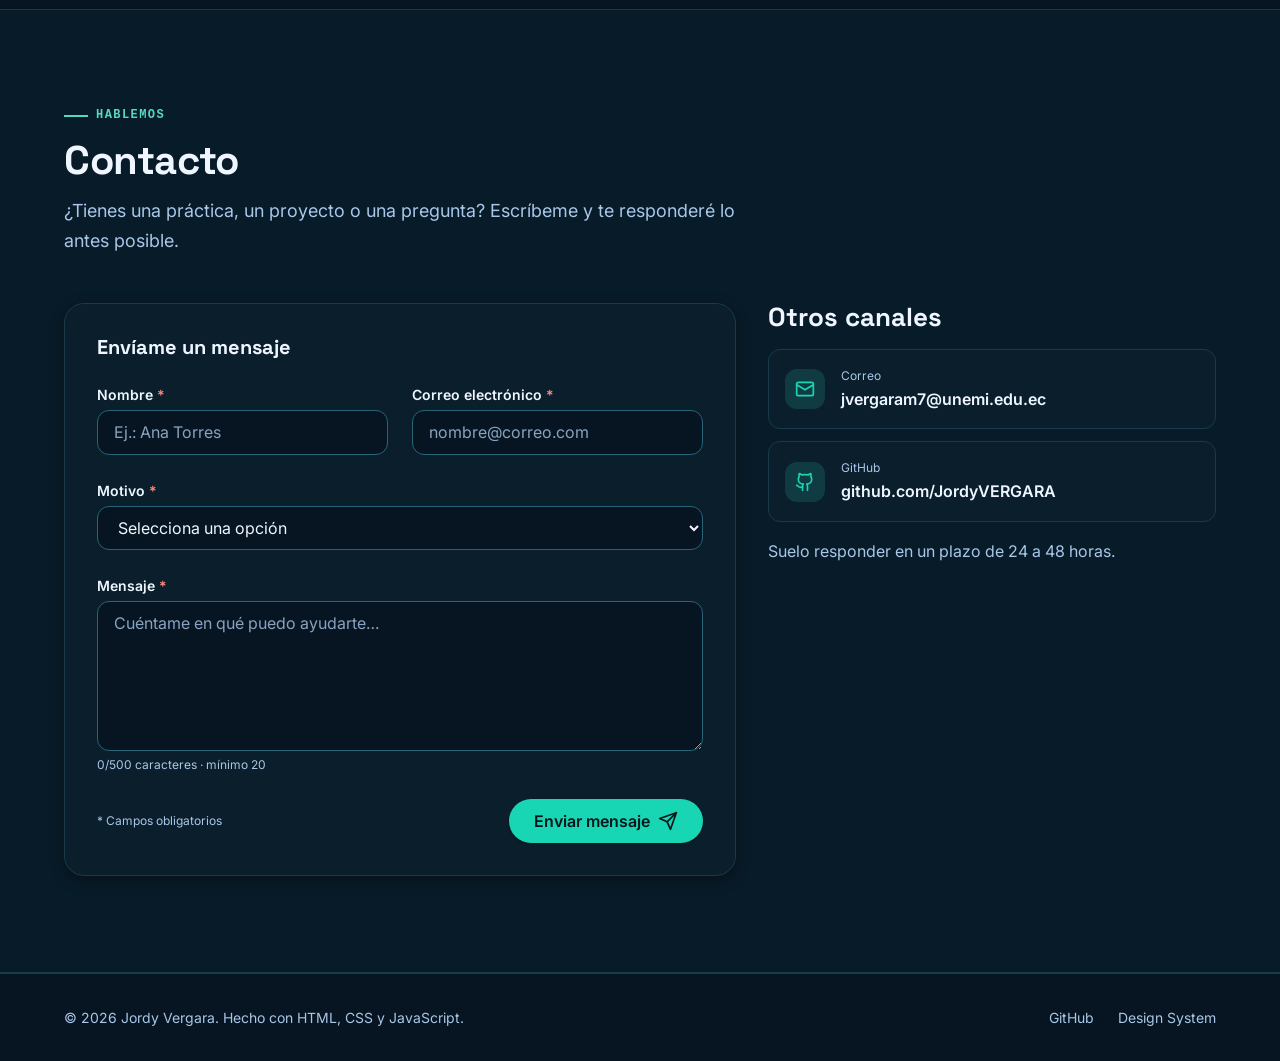
==== commit e93fbcc5: "Completar portafolio para revisión" ====
--- a/index.html
+++ b/index.html
@@ -3,10 +3,10 @@
 <head>
   <meta charset="UTF-8">
   <meta name="viewport" content="width=device-width, initial-scale=1">
-  <title>Nombre Apellido | Portafolio</title>
-  <meta name="description" content="Portafolio de Nombre Apellido, estudiante de Ingeniería de Software: perfil, habilidades, proyectos y contacto.">
-  <meta name="author" content="Nombre Apellido">
-  <meta name="theme-color" content="#2f5bea">
+  <title>Jordy Vergara | Portafolio</title>
+  <meta name="description" content="Portafolio de Jordy Vergara, estudiante de Ingeniería de Software: perfil, habilidades, proyectos y contacto.">
+  <meta name="author" content="Jordy Vergara">
+  <meta name="theme-color" content="#061521">
 
   <link rel="icon" href="assets/icons/favicon.svg" type="image/svg+xml">
 
@@ -25,7 +25,7 @@
   <script src="js/form.js" defer></script>
 </head>
 <body>
-  <!-- Íconos reutilizables (se referencian con <use href="#i-...">) -->
+
   <svg class="icon-sprite" xmlns="http://www.w3.org/2000/svg" aria-hidden="true" focusable="false">
     <symbol id="i-sun" viewBox="0 0 24 24"><circle cx="12" cy="12" r="4"/><path d="M12 2v2M12 20v2M4.93 4.93l1.41 1.41M17.66 17.66l1.41 1.41M2 12h2M20 12h2M6.34 17.66l-1.41 1.41M19.07 4.93l-1.41 1.41"/></symbol>
     <symbol id="i-moon" viewBox="0 0 24 24"><path d="M21 12.8A9 9 0 1 1 11.2 3a7 7 0 0 0 9.8 9.8z"/></symbol>
@@ -46,8 +46,8 @@
   <header class="site-header" id="site-header">
     <nav class="navbar container" aria-label="Navegación principal">
       <a class="navbar__brand" href="#inicio">
-        <span class="navbar__logo" aria-hidden="true">NA</span>
-        <span class="navbar__name">Nombre Apellido</span>
+        <span class="navbar__logo" aria-hidden="true">JR</span>
+        <span class="navbar__name">Jordy Vergara</span>
       </a>
 
       <button class="icon-btn theme-toggle" type="button" aria-pressed="false" title="Cambiar tema" data-theme-toggle>
@@ -75,17 +75,19 @@
   </header>
 
   <main id="contenido">
-    <!-- ============ INICIO ============ -->
+
     <section class="hero" id="inicio" aria-labelledby="hero-title">
       <div class="container hero__inner">
         <div class="hero__content">
           <p class="eyebrow">Hola, mi nombre es</p>
-          <h1 class="hero__title" id="hero-title">Nombre Apellido</h1>
+          <h1 class="hero__title" id="hero-title">Jordy Rodrigo Vergara Morales</h1>
           <p class="hero__role">Estudiante de Ingeniería de Software · Desarrollo web frontend</p>
           <p class="hero__text">
-            Me gusta convertir ideas en interfaces claras, accesibles y rápidas.
-            Actualmente estudio en la Universidad Estatal de Milagro (UNEMI) y
-            busco mi primera experiencia en prácticas preprofesionales.
+            Estudiante de 8.º semestre de Ingeniería de Software en la Universidad Estatal de Milagro (UNEMI),
+            con conocimientos en desarrollo de software y Python. Me interesa transformar ideas en soluciones claras,
+            funcionales y accesibles, con disposición para seguir aprendiendo
+            y adquirir mi primera experiencia en prácticas preprofesionales.
+
           </p>
           <div class="hero__actions">
             <a class="btn btn--primary" href="#proyectos">
@@ -97,13 +99,13 @@
         </div>
 
         <figure class="hero__figure">
-          <img class="avatar" src="assets/img/avatar.svg" alt="Avatar ilustrado de Nombre Apellido con lentes y sudadera oscura" width="320" height="320">
+          <img class="avatar" src="assets/img/Personal.jpeg" alt="Fotografía de Jordy Vergara" width="320" height="320">
           <figcaption class="status-pill">Disponible para prácticas</figcaption>
         </figure>
       </div>
     </section>
 
-    <!-- ============ SOBRE MÍ ============ -->
+
     <section class="section" id="sobre-mi" aria-labelledby="sobre-mi-title">
       <div class="container">
         <header class="section-header" data-reveal>
@@ -115,16 +117,16 @@
           <article class="about__bio" data-reveal>
             <h3>Perfil profesional</h3>
             <p>
-              Soy estudiante de Ingeniería de Software con interés en el desarrollo
-              web frontend. Disfruto maquetar interfaces con HTML semántico, darles
-              estilo con CSS moderno y añadir interactividad con JavaScript cuidando
-              siempre la accesibilidad y el rendimiento.
+            Me interesa crear soluciones digitales que combinen funcionalidad,
+            diseño y una buena experiencia de usuario. Disfruto trabajar en el desarrollo web,
+            especialmente en la creación de interfaces claras, modernas y fáciles de utilizar.
             </p>
             <p>
-              Aprendo construyendo: cada proyecto de la universidad es una
-              oportunidad para practicar buenas prácticas como el control de
-              versiones con Git, la organización del código y el diseño basado en
-              componentes reutilizables.
+              Cada proyecto es una oportunidad para convertir conocimientos en experiencia.
+               A través de proyectos universitarios y personales he fortalecido mis habilidades
+               en HTML, CSS, JavaScript y Python, aplicando buenas prácticas de programación, organización del código
+               y control de versiones con Git. Mi enfoque es seguir aprendiendo, experimentar con nuevas tecnologías
+               y mejorar en cada proyecto.
             </p>
 
             <h3>Intereses</h3>
@@ -150,15 +152,7 @@
               </div>
               <div class="facts__item">
                 <dt>Nivel</dt>
-                <dd>5.º semestre</dd>
-              </div>
-              <div class="facts__item">
-                <dt>Idiomas</dt>
-                <dd>Español, inglés (B1)</dd>
-              </div>
-              <div class="facts__item">
-                <dt>Modalidad</dt>
-                <dd>Presencial o remoto</dd>
+                <dd>8.º semestre</dd>
               </div>
             </dl>
           </aside>
@@ -170,22 +164,8 @@
             <li class="timeline__item">
               <article>
                 <h4 class="timeline__title">Ingeniería de Software</h4>
-                <p class="timeline__meta">Universidad Estatal de Milagro (UNEMI) · 2023 – actualidad</p>
-                <p>Programación, estructuras de datos, bases de datos, ingeniería de requisitos y desarrollo web.</p>
-              </article>
-            </li>
-            <li class="timeline__item">
-              <article>
-                <h4 class="timeline__title">Curso de Desarrollo Web Responsive</h4>
-                <p class="timeline__meta">Formación en línea · 2024</p>
-                <p>HTML semántico, CSS Grid, Flexbox y diseño adaptable a distintos dispositivos.</p>
-              </article>
-            </li>
-            <li class="timeline__item">
-              <article>
-                <h4 class="timeline__title">Bachillerato General Unificado</h4>
-                <p class="timeline__meta">Unidad Educativa · 2020 – 2023</p>
-                <p>Especialización en Ciencias; primer acercamiento a la programación.</p>
+                <p class="timeline__meta">Universidad Estatal de Milagro (UNEMI) · 8.º semestre</p>
+                <p>Formación universitaria en Ingeniería de Software con proyectos académicos de programación y desarrollo web.</p>
               </article>
             </li>
           </ol>
@@ -193,7 +173,7 @@
       </div>
     </section>
 
-    <!-- ============ HABILIDADES ============ -->
+
     <section class="section section--alt" id="habilidades" aria-labelledby="habilidades-title">
       <div class="container">
         <header class="section-header" data-reveal>
@@ -251,14 +231,14 @@
                 </article>
               </li>
               <li>
-                <article class="skill" data-level="basico">
+                <article class="skill" data-level="intermedio">
                   <img class="skill__icon" src="assets/icons/skills/javascript.svg" alt="Logo de JavaScript" width="48" height="48" loading="lazy">
                   <div class="skill__body">
                     <h4 class="skill__name">JavaScript</h4>
                     <p class="skill__desc">Manipulación del DOM, eventos y localStorage.</p>
                   </div>
                   <p class="skill__level">
-                    <span class="badge badge--basico">Básico</span>
+                    <span class="badge badge--intermedio">Intermedio</span>
                     <span class="level-meter" aria-hidden="true"><span></span><span></span><span></span></span>
                   </p>
                 </article>
@@ -283,14 +263,14 @@
                 </article>
               </li>
               <li>
-                <article class="skill" data-level="basico">
+                <article class="skill" data-level="intermedio">
                   <img class="skill__icon" src="assets/icons/skills/java.svg" alt="Logo de Java" width="48" height="48" loading="lazy">
                   <div class="skill__body">
                     <h4 class="skill__name">Java</h4>
                     <p class="skill__desc">POO, colecciones y aplicaciones de escritorio sencillas.</p>
                   </div>
                   <p class="skill__level">
-                    <span class="badge badge--basico">Básico</span>
+                    <span class="badge badge--intermedio">Intermedio</span>
                     <span class="level-meter" aria-hidden="true"><span></span><span></span><span></span></span>
                   </p>
                 </article>
@@ -328,14 +308,14 @@
                 </article>
               </li>
               <li>
-                <article class="skill" data-level="basico">
+                <article class="skill" data-level="intermedio">
                   <img class="skill__icon" src="assets/icons/skills/postgresql.svg" alt="Logo de PostgreSQL" width="48" height="48" loading="lazy">
                   <div class="skill__body">
                     <h4 class="skill__name">PostgreSQL</h4>
                     <p class="skill__desc">Consultas, vistas y restricciones de integridad.</p>
                   </div>
                   <p class="skill__level">
-                    <span class="badge badge--basico">Básico</span>
+                    <span class="badge badge--intermedio">Intermedio</span>
                     <span class="level-meter" aria-hidden="true"><span></span><span></span><span></span></span>
                   </p>
                 </article>
@@ -373,14 +353,14 @@
                 </article>
               </li>
               <li>
-                <article class="skill" data-level="basico">
+                <article class="skill" data-level="intermedio">
                   <img class="skill__icon" src="assets/icons/skills/figma.svg" alt="Logo de Figma" width="48" height="48" loading="lazy">
                   <div class="skill__body">
                     <h4 class="skill__name">Figma</h4>
                     <p class="skill__desc">Wireframes y prototipos de baja fidelidad.</p>
                   </div>
                   <p class="skill__level">
-                    <span class="badge badge--basico">Básico</span>
+                    <span class="badge badge--intermedio">Intermedio</span>
                     <span class="level-meter" aria-hidden="true"><span></span><span></span><span></span></span>
                   </p>
                 </article>
@@ -391,7 +371,7 @@
       </div>
     </section>
 
-    <!-- ============ PROYECTOS ============ -->
+
     <section class="section" id="proyectos" aria-labelledby="proyectos-title">
       <div class="container">
         <header class="section-header" data-reveal>
@@ -410,6 +390,7 @@
           <button class="chip" type="button" aria-pressed="false" data-filter="python">Python</button>
           <button class="chip" type="button" aria-pressed="false" data-filter="java">Java</button>
           <button class="chip" type="button" aria-pressed="false" data-filter="bases-de-datos">Bases de datos</button>
+          <button class="chip" type="button" aria-pressed="false" data-filter="inteligencia-artificial">Inteligencia artificial</button>
         </div>
         <p class="filter__status" role="status" data-filter-status>Mostrando 4 proyectos</p>
 
@@ -417,7 +398,7 @@
           <li class="project-grid__item" data-tech="html-css javascript">
             <article class="card project-card">
               <figure class="card__media">
-                <img src="assets/img/projects/portafolio.svg" alt="Vista previa del portafolio: barra de navegación, presentación con avatar y tarjetas de proyectos" width="640" height="400" loading="lazy">
+                <img src="assets/img/projects/Portafolio.png" alt="Vista previa del portafolio de Jordy Vergara" width="640" height="400" loading="lazy">
               </figure>
               <div class="card__body">
                 <h3 class="card__title">Portafolio personal</h3>
@@ -427,7 +408,6 @@
                   <li class="badge">HTML5</li>
                   <li class="badge">CSS3</li>
                   <li class="badge">JavaScript</li>
-                  <li class="badge">GitHub Pages</li>
                 </ul>
               </div>
               <footer class="card__footer">
@@ -435,13 +415,9 @@
                   <svg class="icon" aria-hidden="true" focusable="false"><use href="#i-eye"/></svg>
                   Ver detalles
                 </button>
-                <a class="btn btn--ghost btn--sm" href="https://github.com/tu-usuario/tu-usuario.github.io" target="_blank" rel="noopener noreferrer">
+                <a class="btn btn--ghost btn--sm" href="https://github.com/JordyVERGARA" target="_blank" rel="noopener noreferrer">
                   <svg class="icon" aria-hidden="true" focusable="false"><use href="#i-code"/></svg>
-                  Código
-                </a>
-                <a class="btn btn--ghost btn--sm" href="https://tu-usuario.github.io/" target="_blank" rel="noopener noreferrer">
-                  <svg class="icon" aria-hidden="true" focusable="false"><use href="#i-external"/></svg>
-                  Demo
+                  GitHub
                 </a>
               </footer>
               <div class="project-card__details" hidden>
@@ -459,16 +435,18 @@
           <li class="project-grid__item" data-tech="python bases-de-datos">
             <article class="card project-card">
               <figure class="card__media">
-                <img src="assets/img/projects/biblioteca.svg" alt="Vista previa del gestor de biblioteca: menú lateral, indicadores y tabla de préstamos" width="640" height="400" loading="lazy">
+                <img src="assets/img/projects/Parking.png" alt="Vista previa del sistema de control de espacios de estacionamiento" width="640" height="400" loading="lazy">
               </figure>
               <div class="card__body">
-                <h3 class="card__title">Gestor de biblioteca</h3>
-                <p class="card__text">Aplicación para registrar libros, usuarios y préstamos, con reportes de devoluciones pendientes.</p>
-                <p class="project-card__problem"><strong>Problema:</strong> los préstamos se anotaban a mano en hojas de cálculo, lo que provocaba pérdidas y retrasos.</p>
+                <h3 class="card__title">PARKING CONTROL BY AVAILABLE SPACES</h3>
+                <p class="card__text">Aplicación web para gestionar estacionamientos, registrar vehículos y usuarios, consultar espacios disponibles y monitorear el estado del parking en tiempo real.</p>
+                <p class="project-card__problem"><strong>Problema:</strong> el control manual causaba confusiones, registros incompletos y dificultad para conocer la disponibilidad de espacios en tiempo real.</p>
                 <ul class="badge-list" role="list" aria-label="Tecnologías utilizadas">
                   <li class="badge">Python</li>
-                  <li class="badge">Tkinter</li>
-                  <li class="badge">MySQL</li>
+                  <li class="badge">Django</li>
+                  <li class="badge">SQLite</li>
+                  <li class="badge">OpenCV / YOLO</li>
+                  <li class="badge">HTML/CSS/JavaScript</li>
                 </ul>
               </div>
               <footer class="card__footer">
@@ -476,36 +454,40 @@
                   <svg class="icon" aria-hidden="true" focusable="false"><use href="#i-eye"/></svg>
                   Ver detalles
                 </button>
-                <a class="btn btn--ghost btn--sm" href="https://github.com/tu-usuario/gestor-biblioteca" target="_blank" rel="noopener noreferrer">
+                <a class="btn btn--ghost btn--sm" href="https://github.com/2023JR/Parking-Detection.git" target="_blank" rel="noopener noreferrer">
                   <svg class="icon" aria-hidden="true" focusable="false"><use href="#i-code"/></svg>
                   Código
                 </a>
               </footer>
               <div class="project-card__details" hidden>
                 <ul>
-                  <li>CRUD de libros, usuarios y préstamos.</li>
-                  <li>Base de datos relacional normalizada con claves foráneas.</li>
-                  <li>Alertas de préstamos vencidos y reporte exportable.</li>
-                </ul>
-                <p>Proyecto de la asignatura de Bases de Datos. Aprendí a modelar entidades y a separar la lógica de la interfaz.</p>
+                  <li>Registro y administración de usuarios y vehículos.</li>
+                  <li>Monitoreo de espacios disponibles y detección automática de ocupación con visión artificial.</li>
+                  <li>Panel de vigilancia, estadísticas, reportes y visualización del estado del estacionamiento.</li>
+                  <li>Interfaz web amigable para la administración y control de entradas y salidas.</li>
+                </ul>
+                <p>Proyecto práctico que integra bases de datos, lógica de negocio y visión por computadora. Aprendí a modelar datos, conectar el sistema con la interfaz y aplicar soluciones inteligentes para automatizar procesos de control y análisis.</p>
               </div>
             </article>
           </li>
 
-          <li class="project-grid__item" data-tech="html-css javascript">
+          <li class="project-grid__item" data-tech="python inteligencia-artificial">
             <article class="card project-card">
               <figure class="card__media">
-                <img src="assets/img/projects/tareas.svg" alt="Vista previa de la lista de tareas: campo para agregar, filtros y tareas marcadas" width="640" height="400" loading="lazy">
+                <img src="assets/img/projects/escenarios.png" alt="Vista previa de la aplicación web para clasificar escenas naturales y urbanas con inteligencia artificial" width="640" height="400" loading="lazy">
               </figure>
               <div class="card__body">
-                <h3 class="card__title">Lista de tareas académicas</h3>
-                <p class="card__text">Aplicación web para organizar deberes por materia, con filtros y guardado automático.</p>
-                <p class="project-card__problem"><strong>Problema:</strong> olvidar fechas de entrega al tener tareas dispersas entre varias plataformas.</p>
+                <h3 class="card__title">Aplicación web para clasificación de escenas con inteligencia artificial</h3>
+                <p class="card__text">Aplicación desarrollada con Streamlit para clasificar imágenes de escenarios naturales y urbanos mediante redes neuronales convolucionales. Permite subir una imagen o usar la cámara para reconocer edificios, bosques, glaciares, montañas, mares o calles.</p>
+                <p class="project-card__problem"><strong>Problema:</strong> facilita reconocer de forma rápida y visual el tipo de paisaje o entorno en una imagen, con resultados interpretables para tareas de análisis de imágenes y visión por computadora.</p>
                 <ul class="badge-list" role="list" aria-label="Tecnologías utilizadas">
-                  <li class="badge">HTML5</li>
-                  <li class="badge">CSS3</li>
-                  <li class="badge">JavaScript</li>
-                  <li class="badge">localStorage</li>
+                  <li class="badge">Python</li>
+                  <li class="badge">Streamlit</li>
+                  <li class="badge">TensorFlow / Keras</li>
+                  <li class="badge">OpenCV</li>
+                  <li class="badge">NumPy</li>
+                  <li class="badge">Pillow</li>
+                  <li class="badge">SQLite</li>
                 </ul>
               </div>
               <footer class="card__footer">
@@ -513,39 +495,35 @@
                   <svg class="icon" aria-hidden="true" focusable="false"><use href="#i-eye"/></svg>
                   Ver detalles
                 </button>
-                <a class="btn btn--ghost btn--sm" href="https://github.com/tu-usuario/lista-tareas" target="_blank" rel="noopener noreferrer">
+                <a class="btn btn--ghost btn--sm" href="https://github.com/2023JR/clasificador-escenarios-cnn.git" target="_blank" rel="noopener noreferrer">
                   <svg class="icon" aria-hidden="true" focusable="false"><use href="#i-code"/></svg>
                   Código
                 </a>
-                <a class="btn btn--ghost btn--sm" href="https://tu-usuario.github.io/lista-tareas/" target="_blank" rel="noopener noreferrer">
-                  <svg class="icon" aria-hidden="true" focusable="false"><use href="#i-external"/></svg>
-                  Demo
-                </a>
+
               </footer>
               <div class="project-card__details" hidden>
                 <ul>
-                  <li>Agregar, completar y eliminar tareas.</li>
-                  <li>Filtros por estado: todas, pendientes y completadas.</li>
-                  <li>Persistencia de datos en el navegador con localStorage.</li>
-                </ul>
-                <p>Primer proyecto con JavaScript puro. Practiqué eventos, delegación y manipulación del DOM.</p>
+                  <li>Subir imágenes o capturarlas con la cámara y seleccionar entre distintos modelos CNN.</li>
+                  <li>Consultar la clase predicha, el nivel de confianza y las probabilidades por categoría.</li>
+                  <li>Guardar el historial de clasificaciones, consultar estadísticas y tendencias, y descargar reportes en JSON.</li>
+                </ul>
+                <p>Aprendí sobre procesamiento de imágenes, redes neuronales convolucionales, entrenamiento y uso de modelos preentrenados, despliegue con Streamlit, integración de una base de datos local y visualización de métricas y resultados.</p>
               </div>
             </article>
           </li>
 
-          <li class="project-grid__item" data-tech="java bases-de-datos">
+          <li class="project-grid__item" data-tech="java">
             <article class="card project-card">
               <figure class="card__media">
-                <img src="assets/img/projects/inventario.svg" alt="Vista previa del sistema de inventario: editor de código y gráfico de barras de stock" width="640" height="400" loading="lazy">
+                <img src="assets/img/projects/ahorcado.png" alt="Vista previa del juego del ahorcado: interfaz de usuario y pantalla de juego" width="640" height="400" loading="lazy">
               </figure>
               <div class="card__body">
-                <h3 class="card__title">Sistema de inventario</h3>
-                <p class="card__text">Programa de escritorio para controlar entradas, salidas y stock mínimo de un pequeño negocio.</p>
-                <p class="project-card__problem"><strong>Problema:</strong> el negocio no sabía qué productos reponer y perdía ventas por falta de stock.</p>
+                <h3 class="card__title">Juego Ahorcado</h3>
+                <p class="card__text">Juego de palabras en el que el jugador intenta descubrir la palabra oculta letra por letra antes de quedarse sin intentos.</p>
+                <p class="project-card__problem"><strong>Problema:</strong> ofrece una forma interactiva de practicar lógica, validación de entradas y control del estado de un juego.</p>
                 <ul class="badge-list" role="list" aria-label="Tecnologías utilizadas">
                   <li class="badge">Java</li>
                   <li class="badge">Swing</li>
-                  <li class="badge">PostgreSQL</li>
                 </ul>
               </div>
               <footer class="card__footer">
@@ -553,18 +531,18 @@
                   <svg class="icon" aria-hidden="true" focusable="false"><use href="#i-eye"/></svg>
                   Ver detalles
                 </button>
-                <a class="btn btn--ghost btn--sm" href="https://github.com/tu-usuario/sistema-inventario" target="_blank" rel="noopener noreferrer">
+                <a class="btn btn--ghost btn--sm" href="https://github.com/2023JR/Ahorcado.git" target="_blank" rel="noopener noreferrer">
                   <svg class="icon" aria-hidden="true" focusable="false"><use href="#i-code"/></svg>
                   Código
                 </a>
               </footer>
               <div class="project-card__details" hidden>
                 <ul>
-                  <li>Registro de productos, proveedores y movimientos.</li>
-                  <li>Alerta cuando un producto baja del stock mínimo.</li>
-                  <li>Arquitectura en capas (modelo, vista y acceso a datos).</li>
-                </ul>
-                <p>Proyecto grupal de Programación Orientada a Objetos. Me encargué del módulo de reportes y de la conexión con la base de datos.</p>
+                  <li>Ingresar una palabra y comenzar una partida.</li>
+                  <li>Probar letras y consultar aciertos, errores e intentos restantes.</li>
+                  <li>Mostrar las letras acertadas, las fallidas y los intentos restantes.</li>
+                </ul>
+                <p>La partida muestra el estado de la palabra, las letras acertadas y fallidas, y los intentos restantes.</p>
               </div>
             </article>
           </li>
@@ -574,7 +552,7 @@
       </div>
     </section>
 
-    <!-- ============ CONTACTO ============ -->
+
     <section class="section section--alt" id="contacto" aria-labelledby="contacto-title">
       <div class="container">
         <header class="section-header" data-reveal>
@@ -587,7 +565,7 @@
         </header>
 
         <div class="contact">
-          <form class="card form" id="contact-form" action="mailto:tu.correo@ejemplo.com" method="post" enctype="text/plain" data-reveal>
+          <form class="card form" id="contact-form" action="mailto:jvergaram7@unemi.edu.ec" method="post" enctype="text/plain" data-reveal>
             <h3 class="form__title">Envíame un mensaje</h3>
 
             <div class="form__row">
@@ -639,29 +617,20 @@
             <address class="contact__address">
               <ul class="contact-list" role="list">
                 <li>
-                  <a class="contact-link" href="mailto:tu.correo@ejemplo.com">
+                  <a class="contact-link" href="mailto:jvergaram7@unemi.edu.ec">
                     <span class="contact-link__icon"><svg class="icon" aria-hidden="true" focusable="false"><use href="#i-mail"/></svg></span>
                     <span>
                       <span class="contact-link__label">Correo</span>
-                      <span class="contact-link__value">tu.correo@ejemplo.com</span>
+                      <span class="contact-link__value">jvergaram7@unemi.edu.ec</span>
                     </span>
                   </a>
                 </li>
                 <li>
-                  <a class="contact-link" href="https://github.com/tu-usuario" target="_blank" rel="noopener noreferrer">
+                  <a class="contact-link" href="https://github.com/JordyVERGARA" target="_blank" rel="noopener noreferrer">
                     <span class="contact-link__icon"><svg class="icon" aria-hidden="true" focusable="false"><use href="#i-github"/></svg></span>
                     <span>
                       <span class="contact-link__label">GitHub</span>
-                      <span class="contact-link__value">github.com/tu-usuario</span>
-                    </span>
-                  </a>
-                </li>
-                <li>
-                  <a class="contact-link" href="https://www.linkedin.com/in/tu-usuario" target="_blank" rel="noopener noreferrer">
-                    <span class="contact-link__icon"><svg class="icon" aria-hidden="true" focusable="false"><use href="#i-linkedin"/></svg></span>
-                    <span>
-                      <span class="contact-link__label">LinkedIn</span>
-                      <span class="contact-link__value">linkedin.com/in/tu-usuario</span>
+                      <span class="contact-link__value">github.com/JordyVERGARA</span>
                     </span>
                   </a>
                 </li>
@@ -676,22 +645,22 @@
 
   <footer class="site-footer">
     <div class="container site-footer__inner">
-      <p>&copy; <span data-year>2026</span> Nombre Apellido. Hecho con HTML, CSS y JavaScript.</p>
+      <p>&copy; <span data-year>2026</span> Jordy Vergara. Hecho con HTML, CSS y JavaScript.</p>
       <nav aria-label="Enlaces del pie de página">
         <ul class="site-footer__links" role="list">
-          <li><a href="https://github.com/tu-usuario" target="_blank" rel="noopener noreferrer">GitHub</a></li>
-          <li><a href="https://www.linkedin.com/in/tu-usuario" target="_blank" rel="noopener noreferrer">LinkedIn</a></li>
+          <li><a href="https://github.com/JordyVERGARA" target="_blank" rel="noopener noreferrer">GitHub</a></li>
+
           <li><a href="design-system.html">Design System</a></li>
         </ul>
       </nav>
     </div>
   </footer>
 
-  <a class="icon-btn back-to-top" href="#top" aria-label="Volver al inicio" data-back-to-top>
+  <a class="icon-btn back-to-top" href="#inicio" aria-label="Volver al inicio" data-back-to-top>
     <svg class="icon" aria-hidden="true" focusable="false"><use href="#i-arrow-up"/></svg>
   </a>
 
-  <!-- Modal reutilizable para el detalle de proyectos (lo rellena projects.js) -->
+
   <dialog class="modal" id="project-modal" aria-labelledby="modal-title">
     <div class="modal__header">
       <div>
--- a/css/tokens.css
+++ b/css/tokens.css
@@ -1,11 +1,7 @@
-/* ==========================================================================
-   DESIGN TOKENS
-   Todas las decisiones visuales del proyecto viven aquí. Los componentes
-   solo consumen estas variables; nunca valores sueltos.
-   ========================================================================== */
+
 
 :root {
-  /* ---------- Colores (tema claro) ---------- */
+
   --color-primary: #2f5bea;
   --color-primary-hover: #2449c4;
   --color-primary-soft: #e6ecfd;
@@ -33,7 +29,7 @@
   --color-code-bg: #14162b;
   --color-code-text: #e3e6f5;
 
-  /* ---------- Tipografía ---------- */
+
   --font-heading: "Space Grotesk", "Segoe UI", system-ui, sans-serif;
   --font-body: "Inter", "Segoe UI", system-ui, -apple-system, sans-serif;
   --font-mono: ui-monospace, "Cascadia Code", Consolas, "Courier New", monospace;
@@ -56,19 +52,19 @@
   --lh-snug: 1.35;
   --lh-base: 1.65;
 
-  /* ---------- Espaciado (escala base 4px) ---------- */
-  --space-3xs: 0.125rem; /* 2px  */
-  --space-2xs: 0.25rem;  /* 4px  */
-  --space-xs: 0.5rem;    /* 8px  */
-  --space-sm: 0.75rem;   /* 12px */
-  --space-md: 1rem;      /* 16px */
-  --space-lg: 1.5rem;    /* 24px */
-  --space-xl: 2rem;      /* 32px */
-  --space-2xl: 3rem;     /* 48px */
-  --space-3xl: 4rem;     /* 64px */
-  --space-4xl: 6rem;     /* 96px */
 
-  /* ---------- Bordes y radios ---------- */
+  --space-3xs: 0.125rem;
+  --space-2xs: 0.25rem;
+  --space-xs: 0.5rem;
+  --space-sm: 0.75rem;
+  --space-md: 1rem;
+  --space-lg: 1.5rem;
+  --space-xl: 2rem;
+  --space-2xl: 3rem;
+  --space-3xl: 4rem;
+  --space-4xl: 6rem;
+
+
   --border-width: 1px;
   --border-width-accent: 3px;
   --border: var(--border-width) solid var(--color-border);
@@ -78,13 +74,13 @@
   --radius-lg: 1.25rem;
   --radius-full: 999px;
 
-  /* ---------- Sombras ---------- */
+
   --shadow-sm: 0 1px 2px rgb(20 22 43 / 0.06);
   --shadow-card: 0 4px 14px rgb(20 22 43 / 0.08);
   --shadow-lg: 0 16px 40px rgb(20 22 43 / 0.16);
   --focus-ring: 0 0 0 3px rgb(47 91 234 / 0.35);
 
-  /* ---------- Tamaños ---------- */
+
   --container-max: 72rem;
   --container-narrow: 48rem;
   --header-height: 4.5rem;
@@ -96,12 +92,12 @@
   --control-height-sm: 2.25rem;
   --dot-size: 0.75rem;
 
-  /* ---------- Movimiento ---------- */
+
   --transition-fast: 150ms ease;
   --transition-base: 250ms ease;
   --transition-slow: 600ms cubic-bezier(0.2, 0.7, 0.2, 1);
 
-  /* ---------- Capas ---------- */
+
   --z-header: 100;
   --z-floating: 200;
   --z-modal: 1000;
@@ -109,30 +105,28 @@
   color-scheme: light;
 }
 
-/* ---------- Tema oscuro ----------
-   Se activa con [data-theme="dark"] (elegido por el usuario y guardado en
-   localStorage) o, si no hay elección, según la preferencia del sistema. */
+
 :root[data-theme="dark"] {
-  --color-primary: #8ea8ff;
-  --color-primary-hover: #b0c2ff;
-  --color-primary-soft: #1f2a55;
-  --color-on-primary: #0e1020;
+  --color-primary: #18d6b3;
+  --color-primary-hover: #39e3c2;
+  --color-primary-soft: #103b42;
+  --color-on-primary: #04151d;
 
-  --color-secondary: #ff9466;
-  --color-secondary-soft: #3a2218;
+  --color-secondary: #55d8c2;
+  --color-secondary-soft: #10343b;
 
-  --color-background: #0e1020;
-  --color-surface: #171a2e;
-  --color-surface-alt: #20243f;
-  --color-section-alt: #131629;
-  --color-border: #2e3354;
-  --color-border-strong: #464d78;
+  --color-background: #061521;
+  --color-surface: #0b1e2c;
+  --color-surface-alt: #102a39;
+  --color-section-alt: #081b28;
+  --color-border: #173b4b;
+  --color-border-strong: #286477;
 
-  --color-text: #eceef8;
-  --color-text-muted: #a6abc6;
+  --color-text: #eff6ff;
+  --color-text-muted: #a9c7e8;
 
-  --color-success: #4ade80;
-  --color-success-soft: #13301f;
+  --color-success: #18d6b3;
+  --color-success-soft: #103b42;
   --color-error: #ff8a80;
   --color-error-soft: #3a1717;
 
@@ -143,7 +137,7 @@
   --shadow-sm: 0 1px 2px rgb(0 0 0 / 0.4);
   --shadow-card: 0 4px 14px rgb(0 0 0 / 0.35);
   --shadow-lg: 0 16px 40px rgb(0 0 0 / 0.5);
-  --focus-ring: 0 0 0 3px rgb(142 168 255 / 0.45);
+  --focus-ring: 0 0 0 3px rgb(24 214 179 / 0.4);
 
   color-scheme: dark;
 }
--- a/css/base.css
+++ b/css/base.css
@@ -1,7 +1,4 @@
-/* ==========================================================================
-   BASE
-   Reset mínimo, tipografía global y utilidades.
-   ========================================================================== */
+
 
 *,
 *::before,
@@ -55,17 +52,15 @@
   cursor: pointer;
 }
 
-/* :where() deja la especificidad en 0 para que los componentes
-   puedan definir su propio padding sin pelear con el reset. */
+
 :where(ul, ol)[role="list"] {
   list-style: none;
   padding: 0;
 }
 
-/* ---------- Tipografía ---------- */
 
-/* Las clases .type-h* aplican el estilo de un encabezado sin cambiar la
-   semántica (se usan en el Design System para mostrar la escala). */
+
+
 h1,
 h2,
 h3,
@@ -135,7 +130,7 @@
   color: var(--color-text-muted);
 }
 
-/* ---------- Foco visible y accesibilidad ---------- */
+
 
 :focus-visible {
   outline: 2px solid var(--color-primary);
--- a/css/layout.css
+++ b/css/layout.css
@@ -1,13 +1,4 @@
-/* ==========================================================================
-   LAYOUT
-   Regiones de la página y grillas. Enfoque mobile-first:
-   los estilos base son para teléfono y se amplían con min-width.
-
-   Breakpoints
-     40rem  (640px)  teléfonos grandes
-     48rem  (768px)  tablets
-     62rem  (992px)  laptops / escritorio
-   ========================================================================== */
+
 
 .container {
   width: min(100% - 2 * var(--space-md), var(--container-max));
@@ -20,7 +11,7 @@
   }
 }
 
-/* ---------- Header ---------- */
+
 
 .site-header {
   position: sticky;
@@ -38,7 +29,7 @@
   box-shadow: var(--shadow-sm);
 }
 
-/* ---------- Secciones ---------- */
+
 
 .section {
   padding-block: var(--space-3xl);
@@ -55,7 +46,7 @@
   }
 }
 
-/* ---------- Hero ---------- */
+
 
 .hero {
   position: relative;
@@ -72,6 +63,7 @@
   background:
     radial-gradient(40rem 24rem at 85% 10%, var(--color-primary-soft), transparent 70%),
     radial-gradient(30rem 20rem at 0% 100%, var(--color-secondary-soft), transparent 70%);
+  mask-image: linear-gradient(to bottom, #000 55%, transparent);
 }
 
 .hero__inner {
@@ -132,7 +124,7 @@
   }
 }
 
-/* ---------- Sobre mí ---------- */
+
 
 .about {
   display: grid;
@@ -166,7 +158,7 @@
   }
 }
 
-/* ---------- Habilidades ---------- */
+
 
 .skills-grid {
   display: grid;
@@ -180,7 +172,7 @@
   }
 }
 
-/* ---------- Proyectos ---------- */
+
 
 .project-grid {
   display: grid;
@@ -197,7 +189,7 @@
   }
 }
 
-/* ---------- Contacto ---------- */
+
 
 .contact {
   display: grid;
@@ -216,7 +208,7 @@
   }
 }
 
-/* ---------- Footer ---------- */
+
 
 .site-footer {
   padding-block: var(--space-xl);
--- a/css/components.css
+++ b/css/components.css
@@ -1,10 +1,6 @@
-/* ==========================================================================
-   COMPONENTES
-   Piezas reutilizables del sitio. Se documentan en design-system.html.
-   Nomenclatura BEM: .bloque, .bloque__elemento, .bloque--modificador
-   ========================================================================== */
-
-/* ---------- Íconos ---------- */
+
+
+
 
 .icon-sprite {
   position: absolute;
@@ -24,7 +20,7 @@
   stroke-linejoin: round;
 }
 
-/* ---------- Eyebrow (texto sobre los títulos) ---------- */
+
 
 .eyebrow {
   display: inline-flex;
@@ -45,7 +41,7 @@
   background-color: currentColor;
 }
 
-/* ---------- Encabezado de sección ---------- */
+
 
 .section-header {
   display: grid;
@@ -59,7 +55,7 @@
   color: var(--color-text-muted);
 }
 
-/* ---------- Botones ---------- */
+
 
 .btn {
   display: inline-flex;
@@ -140,7 +136,7 @@
   box-shadow: none;
 }
 
-/* ---------- Botón de ícono ---------- */
+
 
 .icon-btn {
   display: inline-grid;
@@ -164,7 +160,7 @@
   color: var(--color-primary);
 }
 
-/* ---------- Toggle de tema ---------- */
+
 
 .theme-toggle__sun,
 :root[data-theme="dark"] .theme-toggle__moon {
@@ -183,7 +179,7 @@
   transition: transform var(--transition-base);
 }
 
-/* ---------- Volver arriba ---------- */
+
 
 .back-to-top {
   position: fixed;
@@ -222,7 +218,7 @@
   }
 }
 
-/* ---------- Navbar ---------- */
+
 
 .navbar {
   display: flex;
@@ -294,7 +290,7 @@
   display: none;
 }
 
-/* Con JavaScript activo, el menú móvil se vuelve desplegable. */
+
 .js .navbar__toggle {
   display: inline-grid;
   place-content: center;
@@ -394,7 +390,7 @@
   }
 }
 
-/* ---------- Chips (filtros) ---------- */
+
 
 .chip {
   min-height: var(--control-height-sm);
@@ -434,7 +430,7 @@
   color: var(--color-text-muted);
 }
 
-/* ---------- Badges ---------- */
+
 
 .badge-list {
   display: flex;
@@ -477,7 +473,7 @@
   color: var(--color-secondary);
 }
 
-/* ---------- Status pill ---------- */
+
 
 .status-pill {
   display: inline-flex;
@@ -512,7 +508,7 @@
   }
 }
 
-/* ---------- Avatar ---------- */
+
 
 .avatar {
   width: var(--avatar-size);
@@ -523,7 +519,7 @@
   box-shadow: var(--shadow-lg);
 }
 
-/* ---------- Card ---------- */
+
 
 .card {
   background-color: var(--color-surface);
@@ -574,7 +570,7 @@
   padding: 0 var(--space-lg) var(--space-lg);
 }
 
-/* ---------- Card de proyecto ---------- */
+
 
 .project-card {
   display: flex;
@@ -629,7 +625,7 @@
   color: var(--color-text-muted);
 }
 
-/* ---------- Skill ---------- */
+
 
 .skill-group {
   display: grid;
@@ -745,7 +741,7 @@
   }
 }
 
-/* ---------- Datos rápidos (lista de definición) ---------- */
+
 
 .about__facts {
   display: grid;
@@ -778,7 +774,7 @@
   text-align: right;
 }
 
-/* ---------- Timeline ---------- */
+
 
 .timeline {
   display: grid;
@@ -820,7 +816,7 @@
   color: var(--color-text-muted);
 }
 
-/* ---------- Formulario ---------- */
+
 
 .form {
   display: grid;
@@ -935,7 +931,7 @@
   }
 }
 
-/* ---------- Alertas ---------- */
+
 
 .alert {
   padding: var(--space-sm) var(--space-md);
@@ -955,7 +951,7 @@
   color: var(--color-error);
 }
 
-/* ---------- Enlaces de contacto ---------- */
+
 
 .contact__address {
   font-style: normal;
@@ -1008,7 +1004,7 @@
   overflow-wrap: anywhere;
 }
 
-/* ---------- Modal ---------- */
+
 
 .modal {
   width: min(100% - 2 * var(--space-md), 44rem);
@@ -1089,7 +1085,7 @@
   border-top: var(--border);
 }
 
-/* ---------- Animación de aparición (scroll reveal) ---------- */
+
 
 .js [data-reveal] {
   opacity: 0;
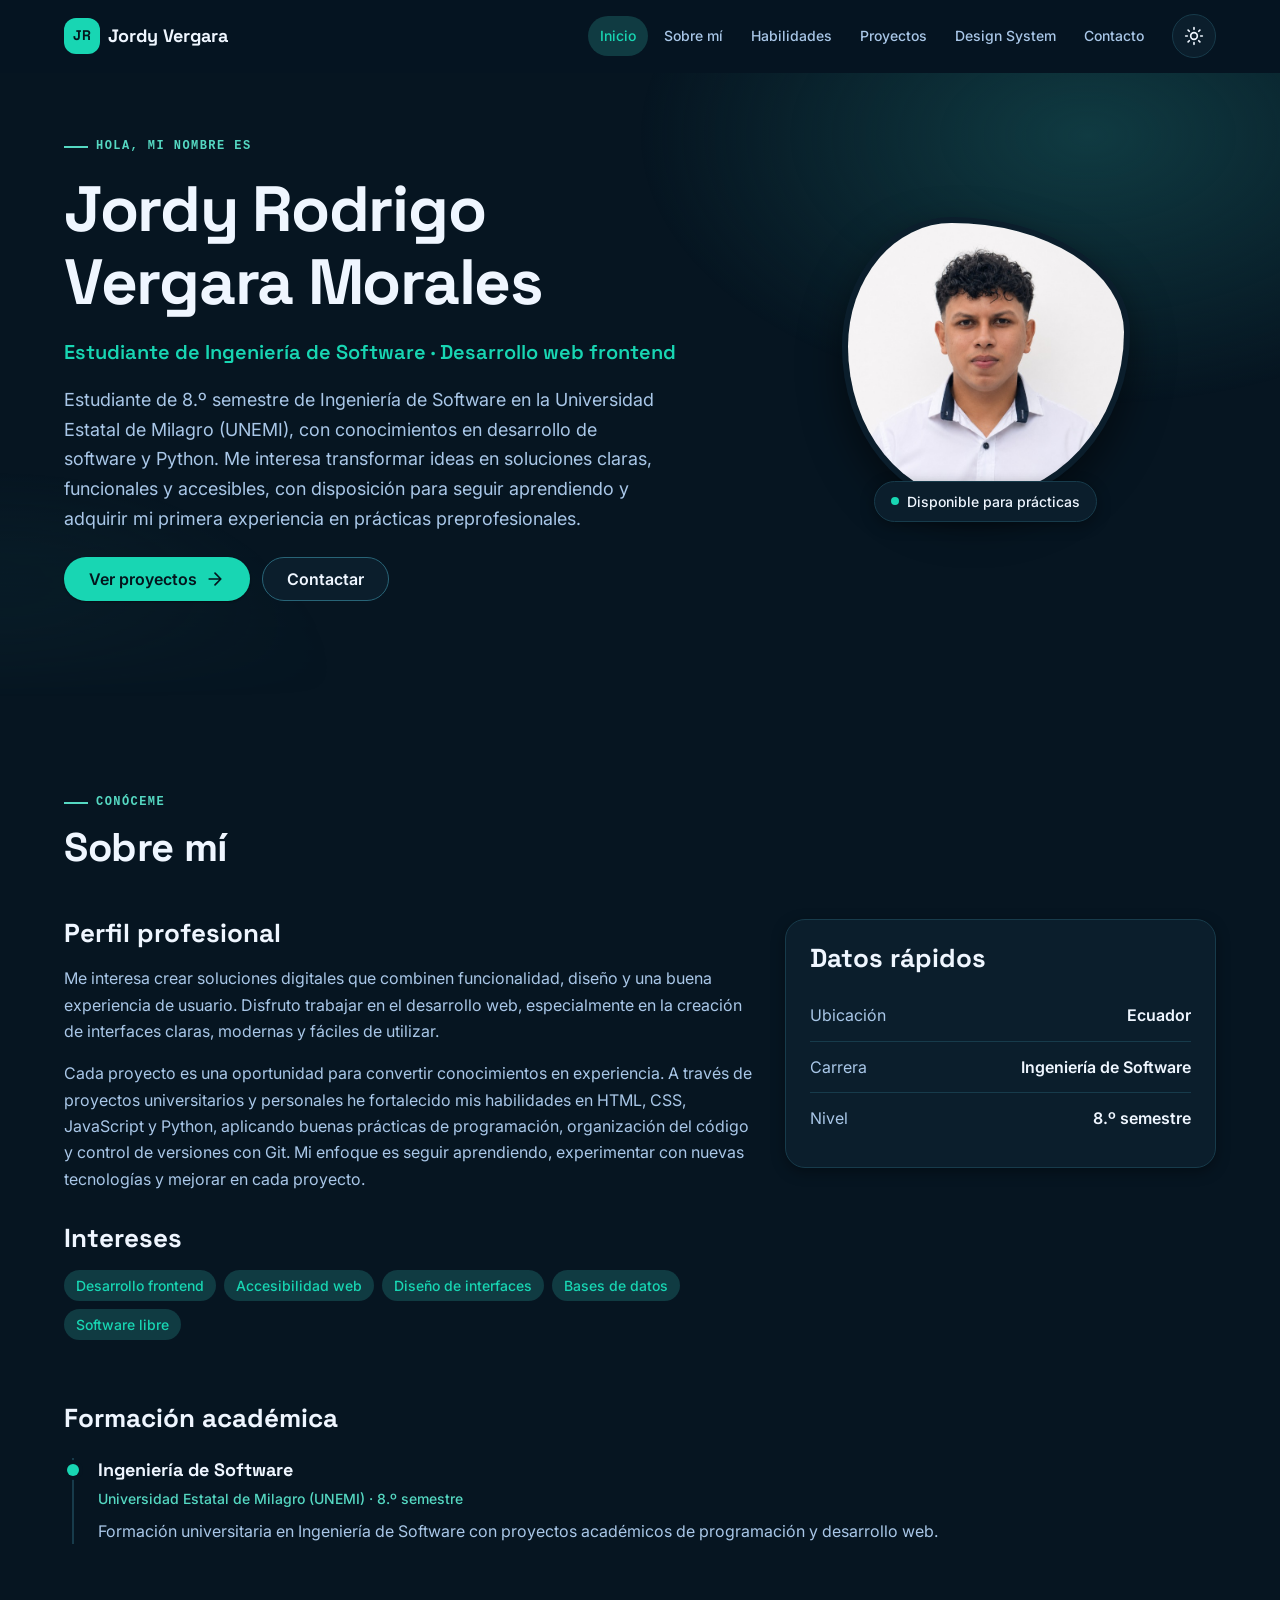
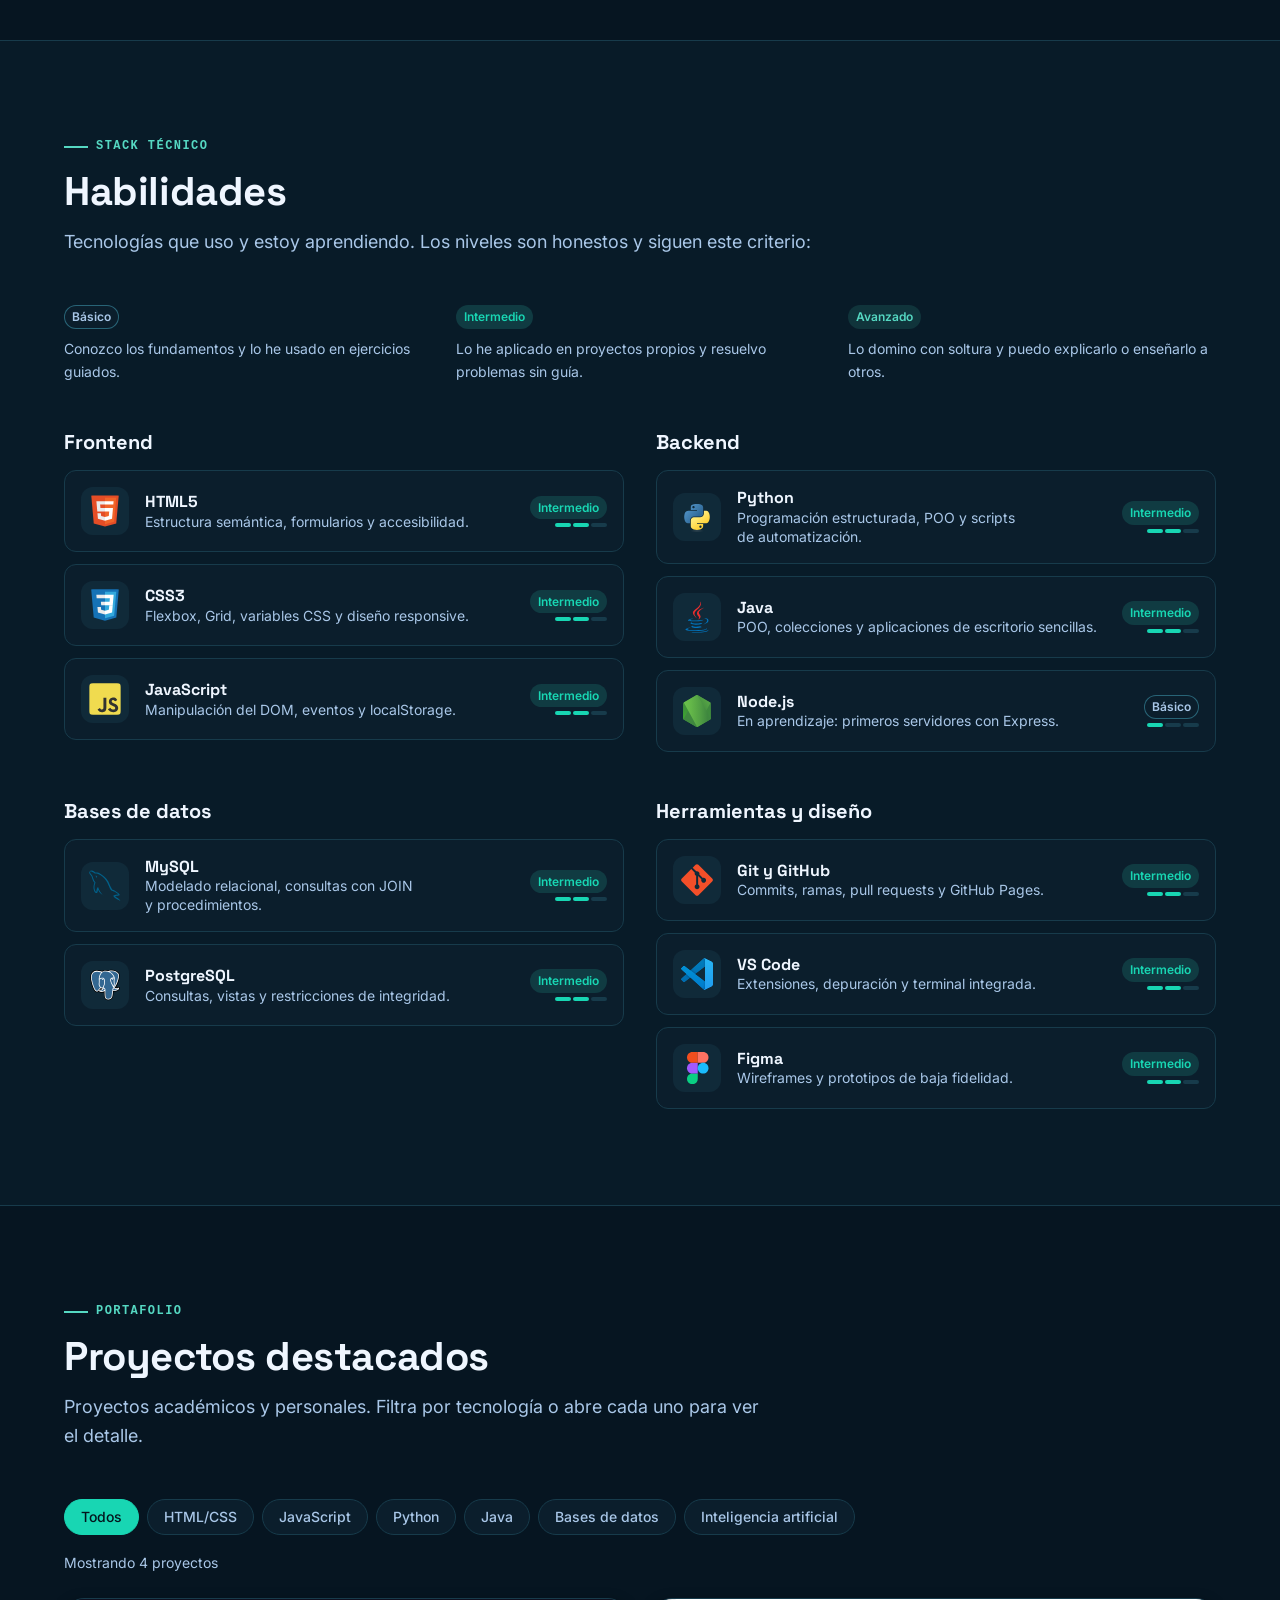
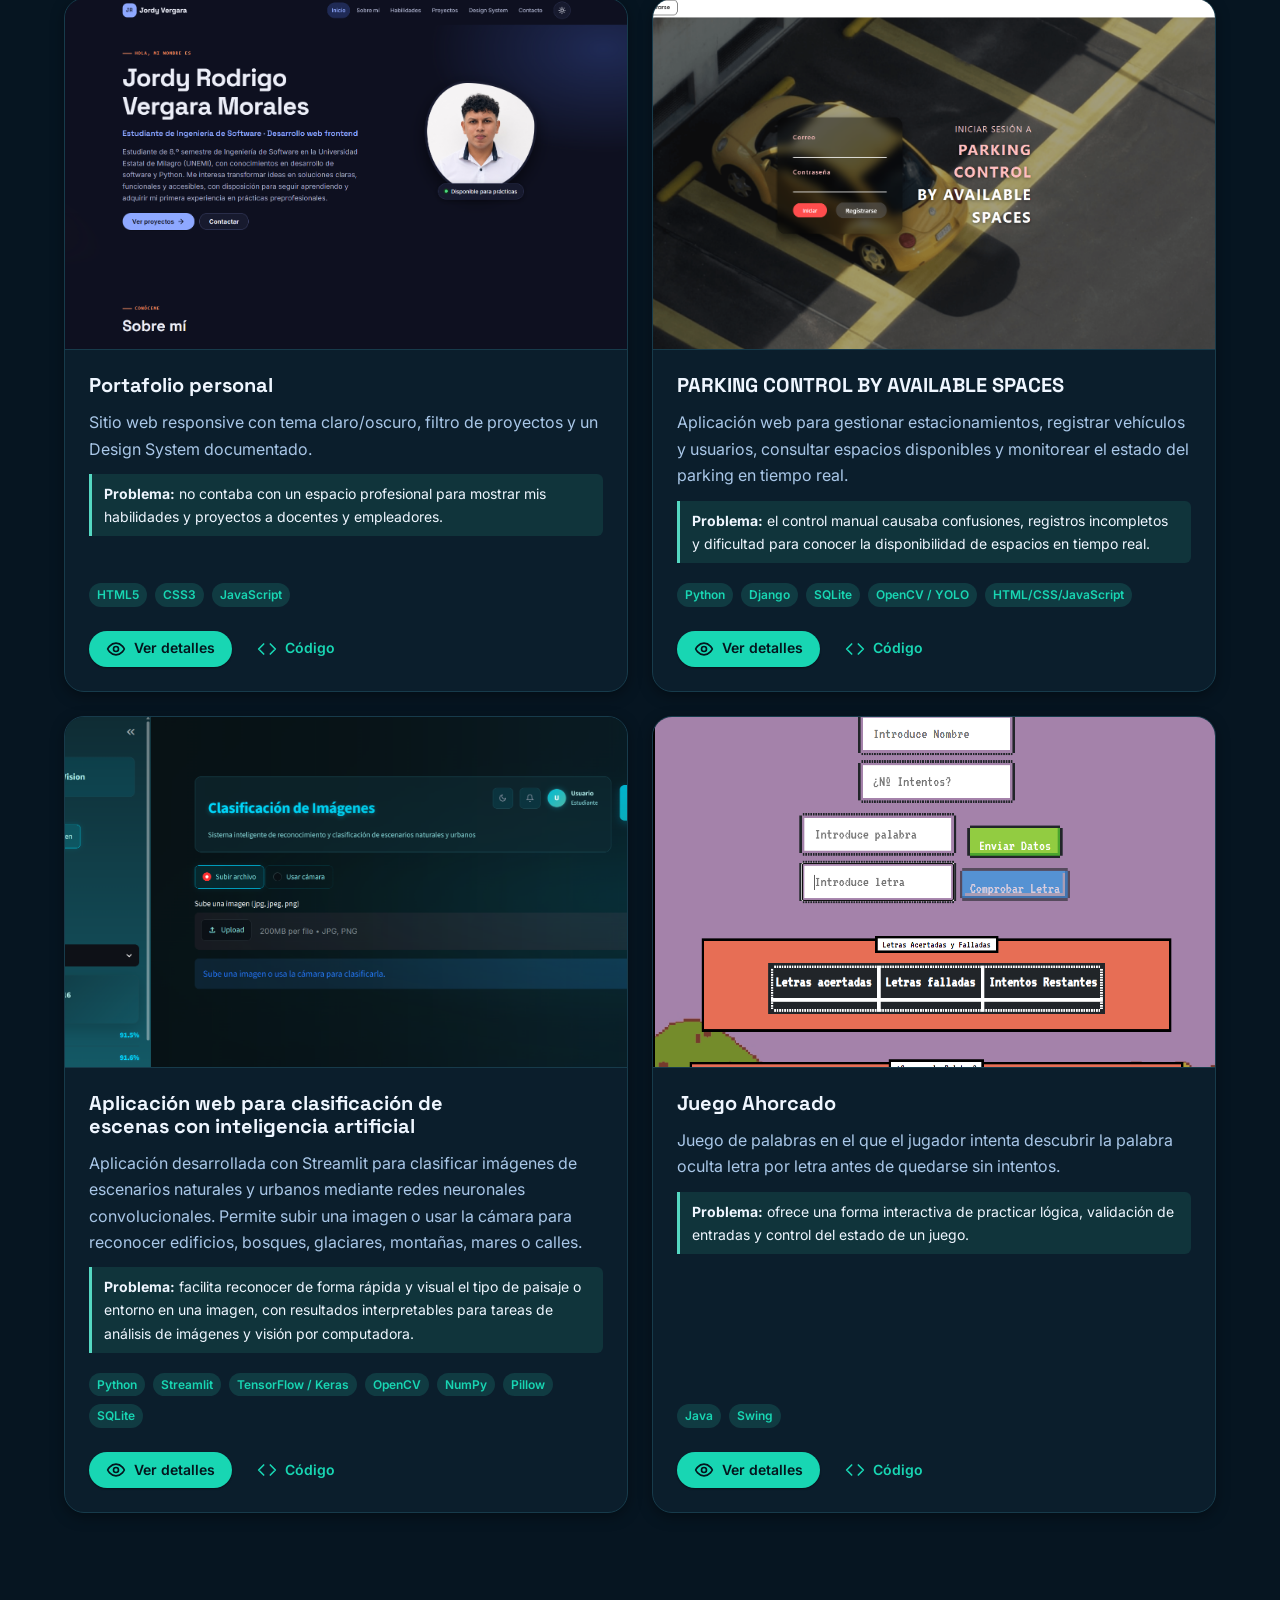
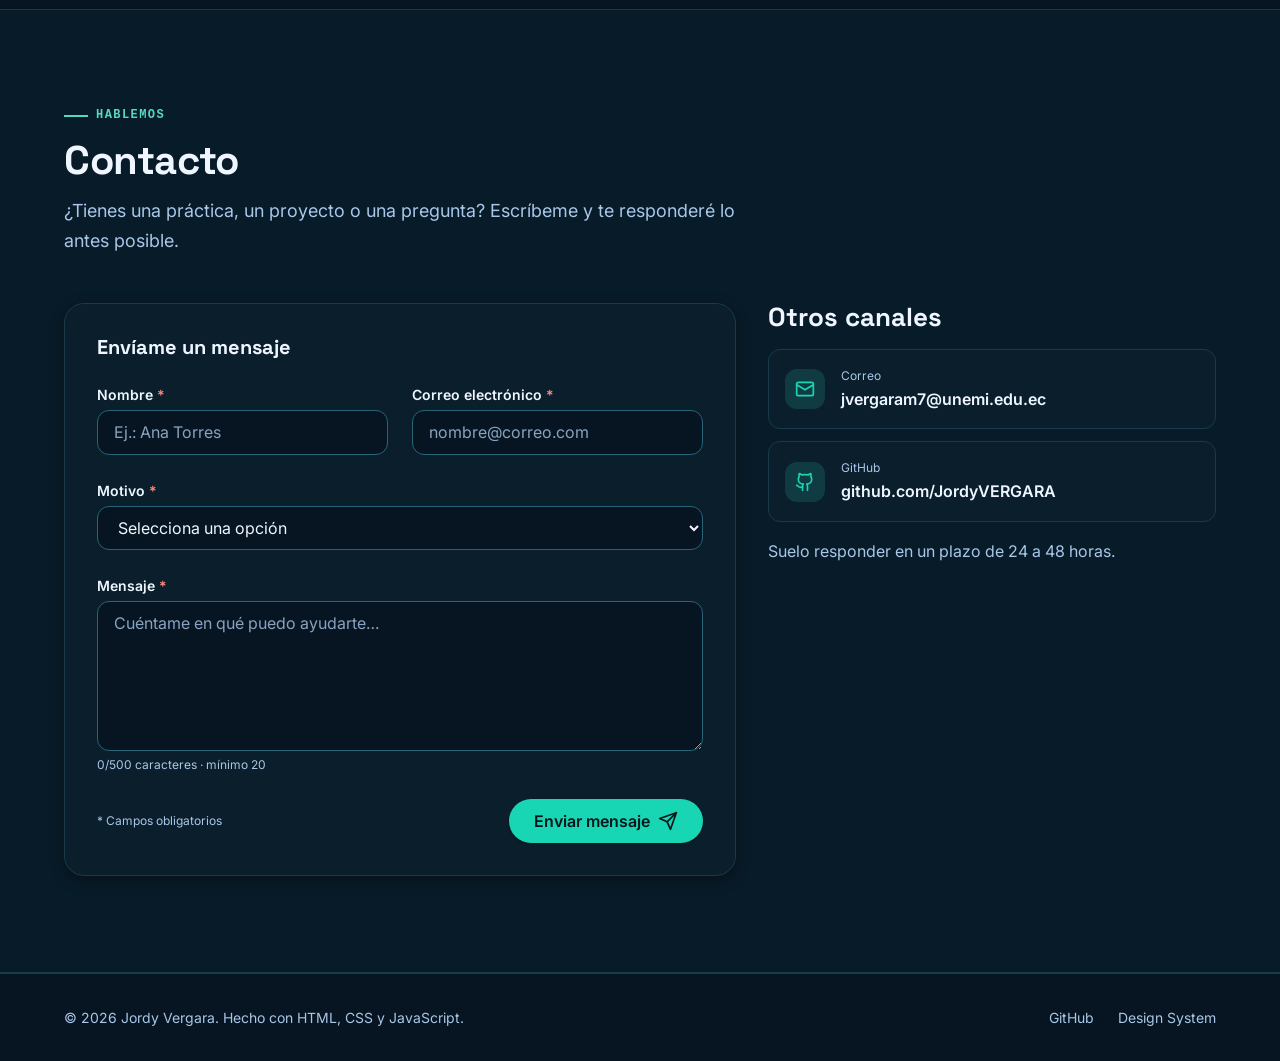
==== commit e105fef0: "Conectar enlace del repositorio de portafolio" ====
--- a/index.html
+++ b/index.html
@@ -415,9 +415,9 @@
                   <svg class="icon" aria-hidden="true" focusable="false"><use href="#i-eye"/></svg>
                   Ver detalles
                 </button>
-                <a class="btn btn--ghost btn--sm" href="https://github.com/JordyVERGARA" target="_blank" rel="noopener noreferrer">
+                <a class="btn btn--ghost btn--sm" href="https://github.com/JordyVERGARA/Portafolio-" target="_blank" rel="noopener noreferrer">
                   <svg class="icon" aria-hidden="true" focusable="false"><use href="#i-code"/></svg>
-                  GitHub
+                  Código
                 </a>
               </footer>
               <div class="project-card__details" hidden>
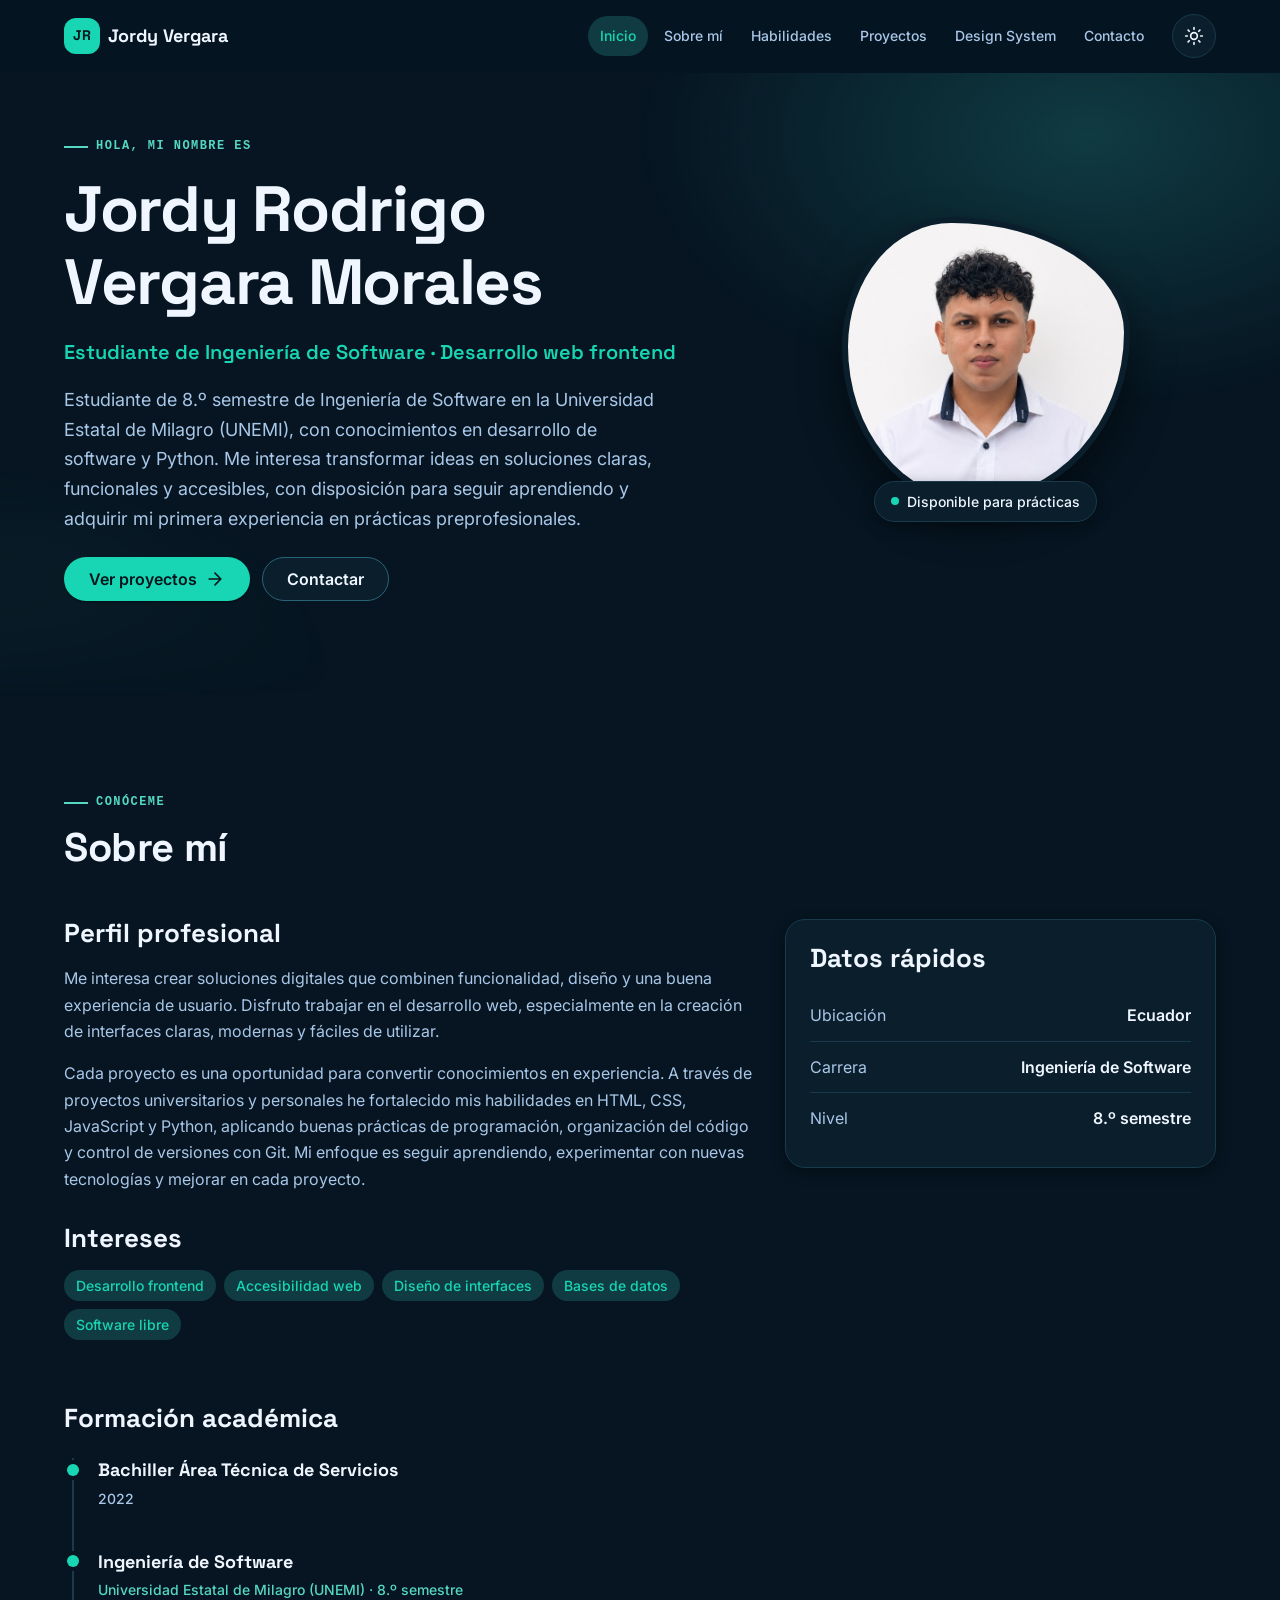
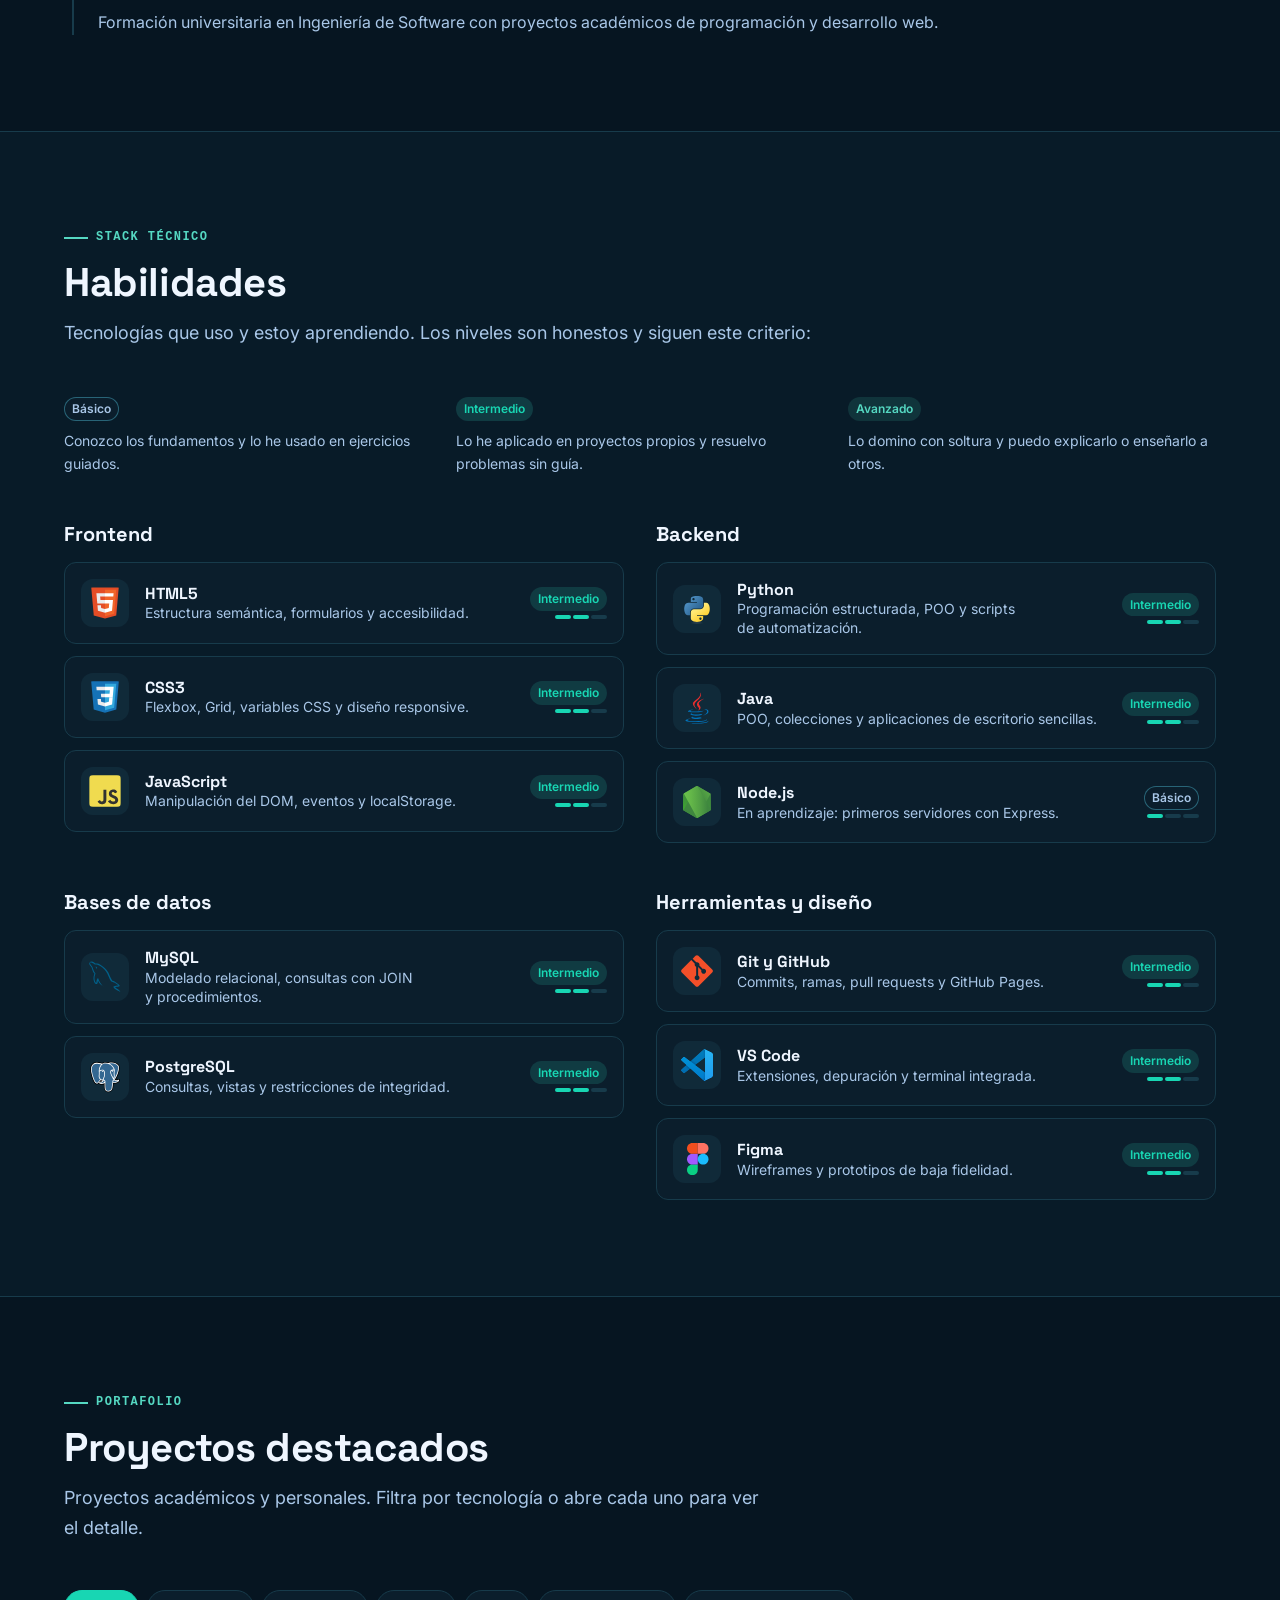
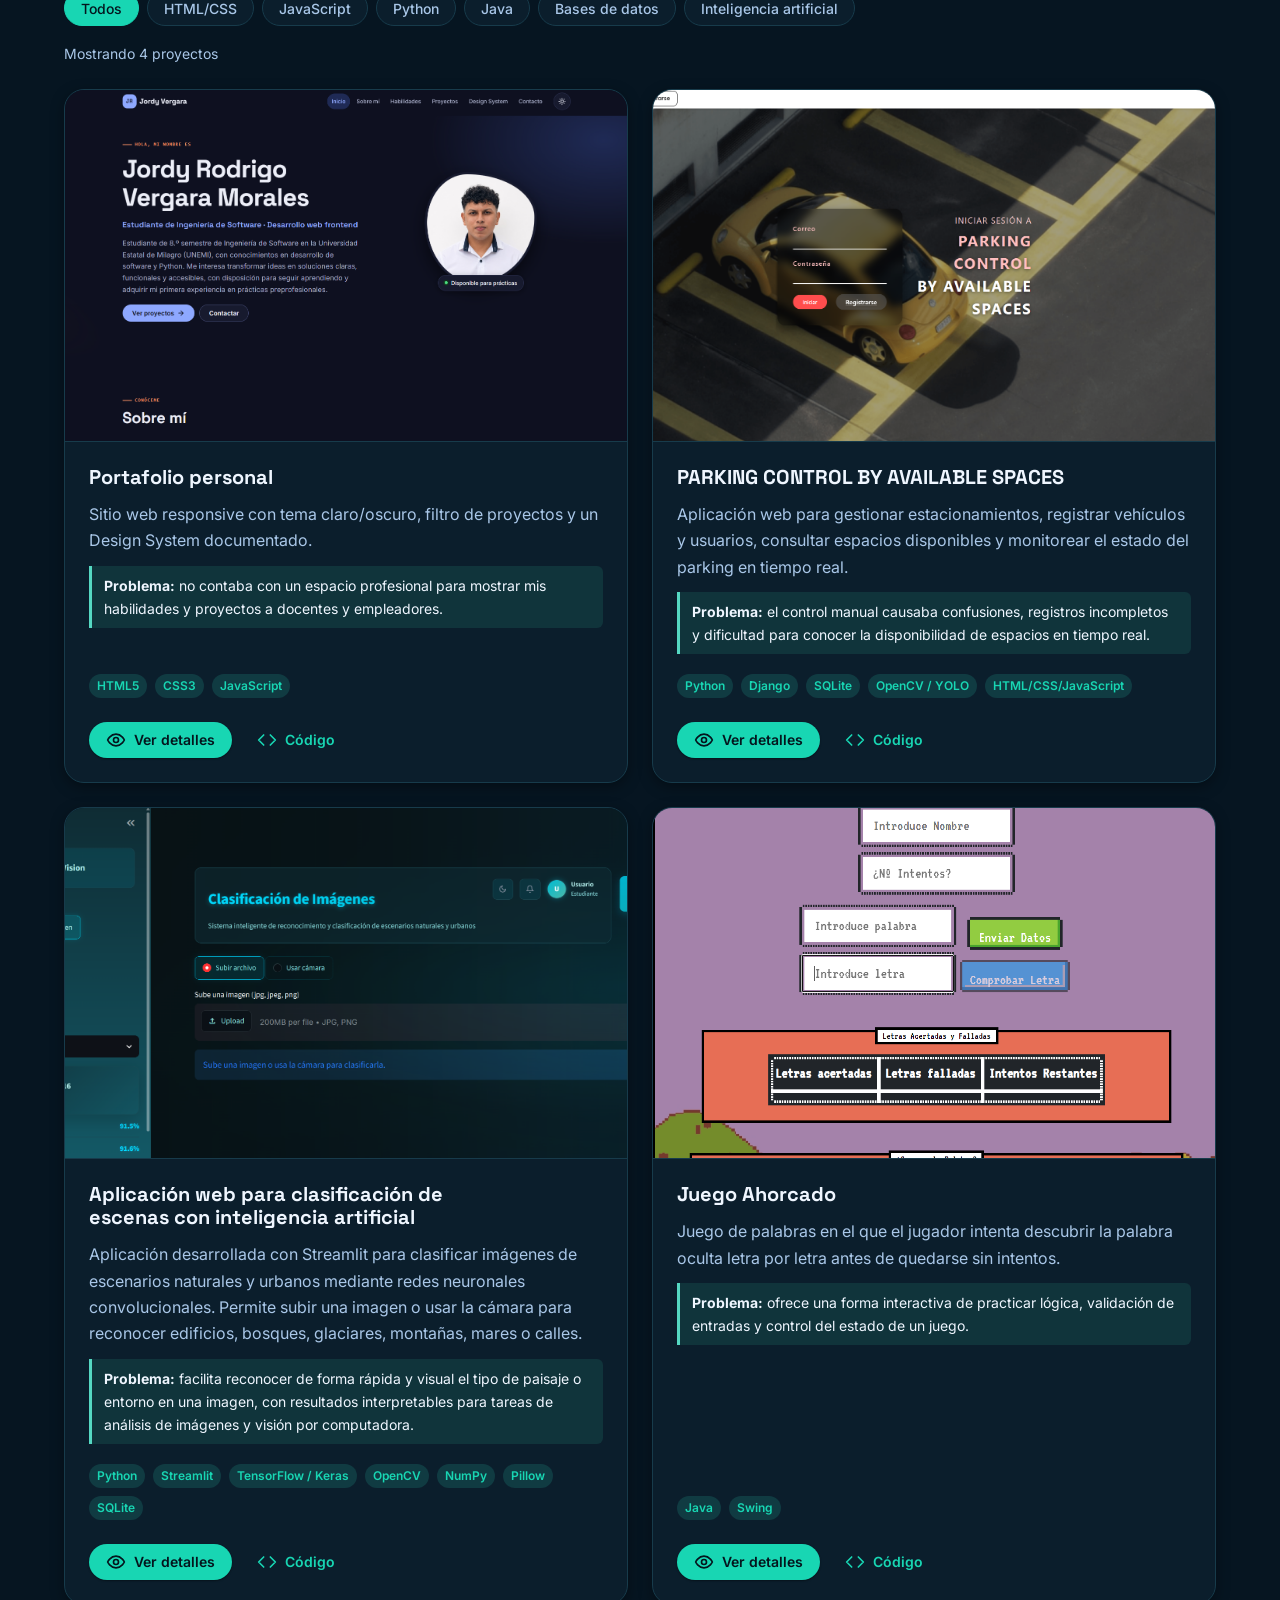
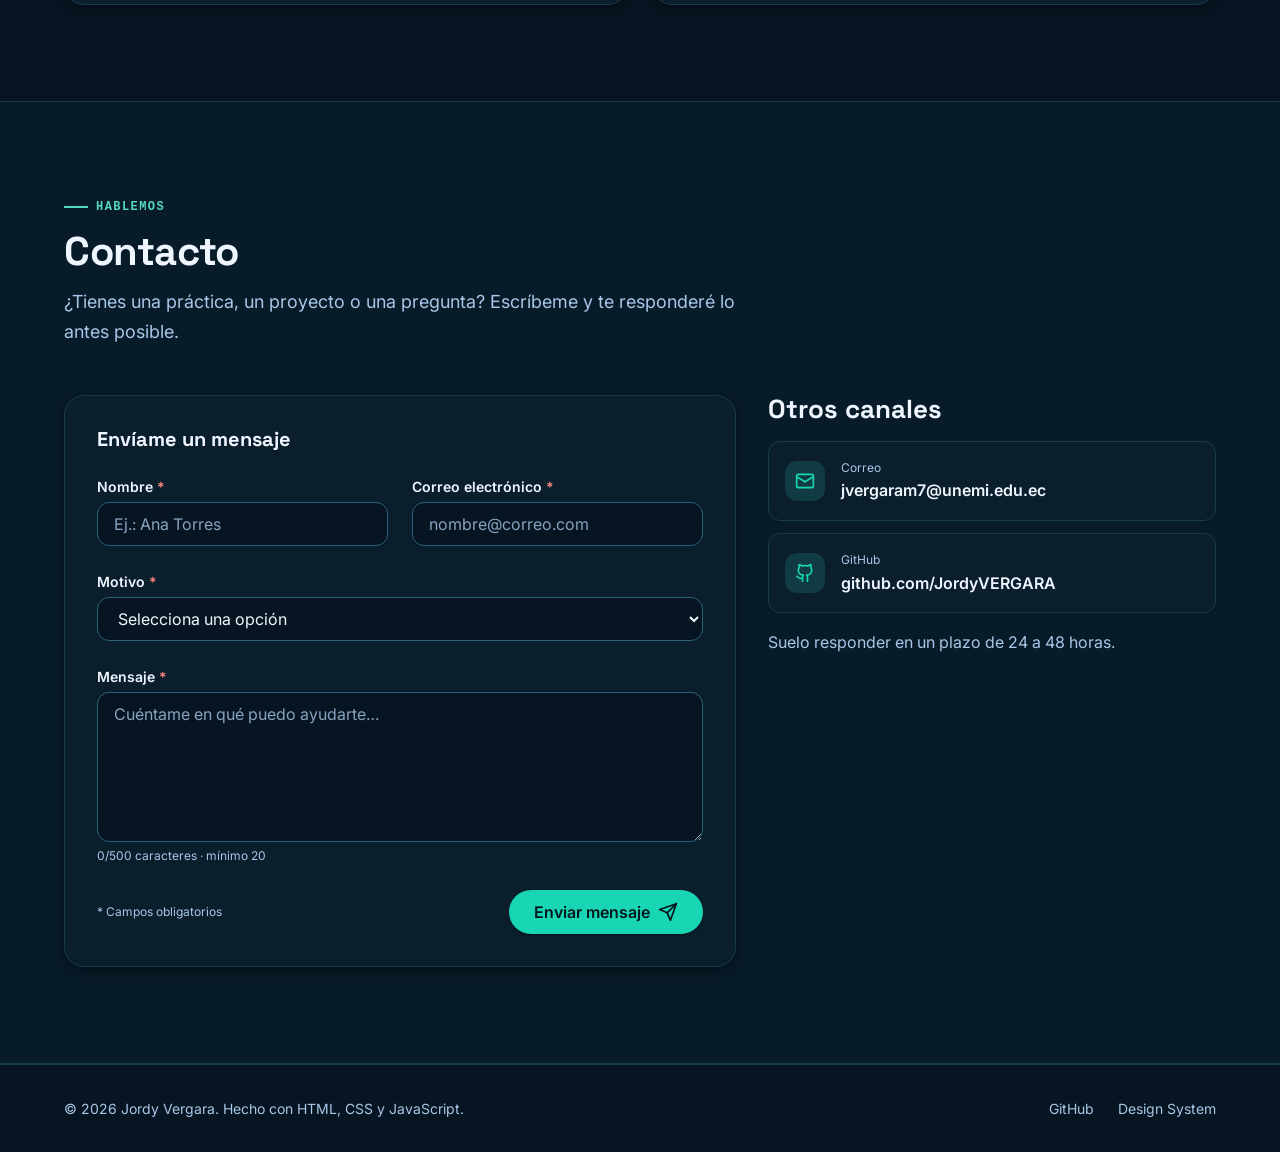
==== commit edf41ab7: "Add technical services high school education" ====
--- a/index.html
+++ b/index.html
@@ -161,6 +161,12 @@
         <section class="about__education" aria-labelledby="formacion-title" data-reveal>
           <h3 id="formacion-title">Formación académica</h3>
           <ol class="timeline">
+            <li class="timeline__item">
+              <article>
+                <h4 class="timeline__title">Bachiller Área Técnica de Servicios</h4>
+                <p class="timeline__meta">2022</p>
+              </article>
+            </li>
             <li class="timeline__item">
               <article>
                 <h4 class="timeline__title">Ingeniería de Software</h4>
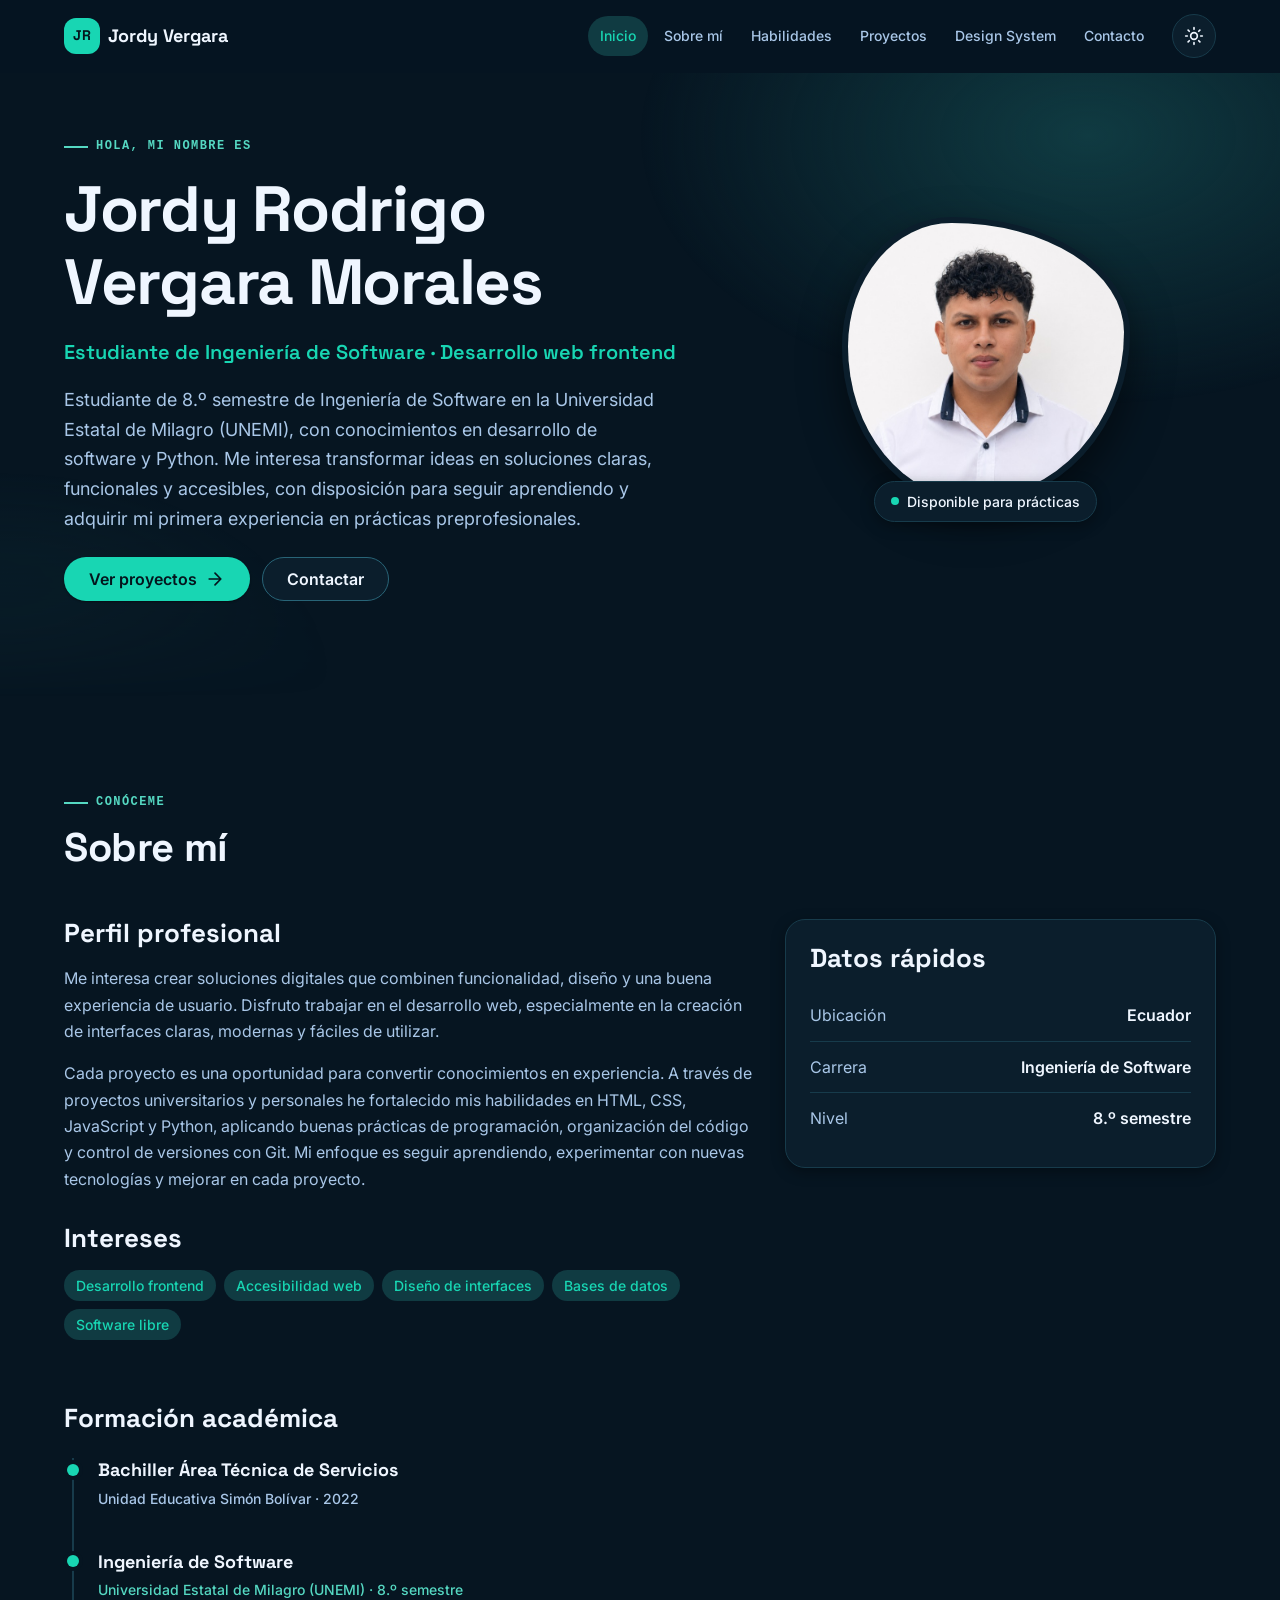
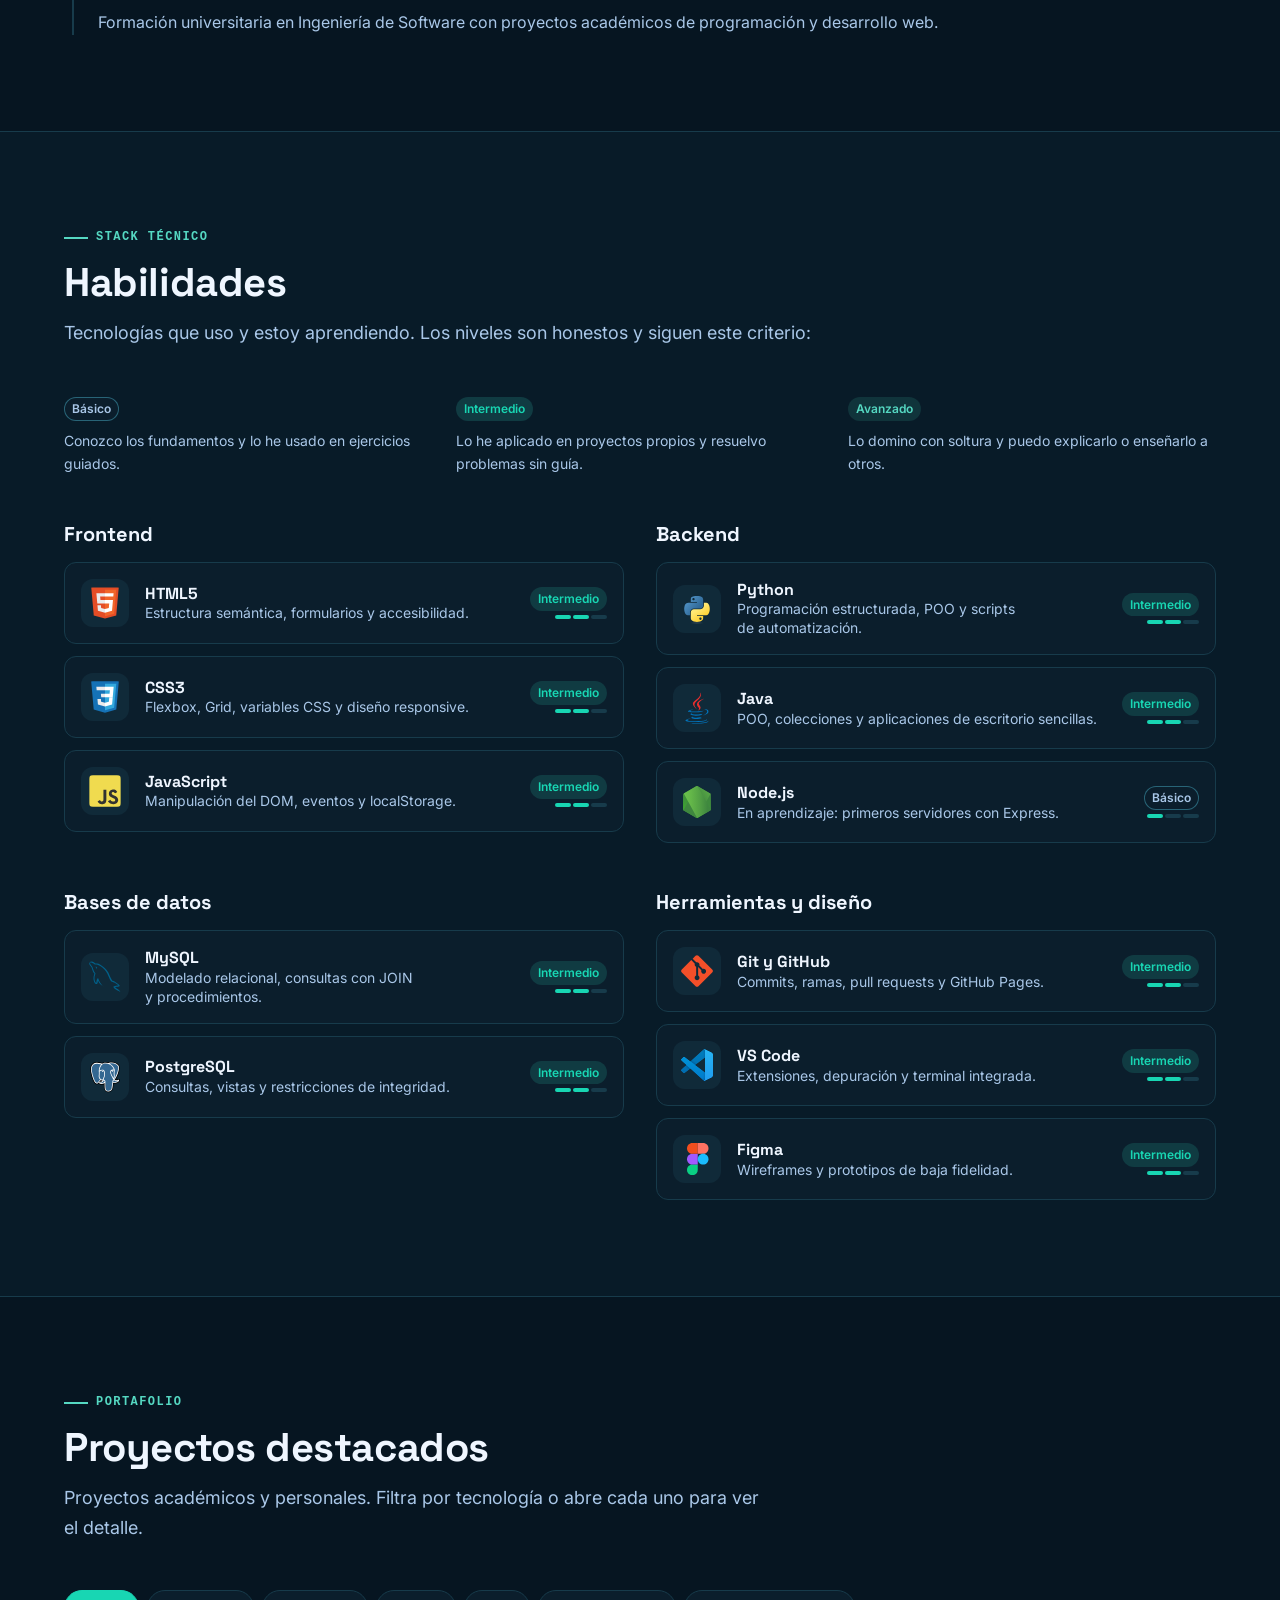
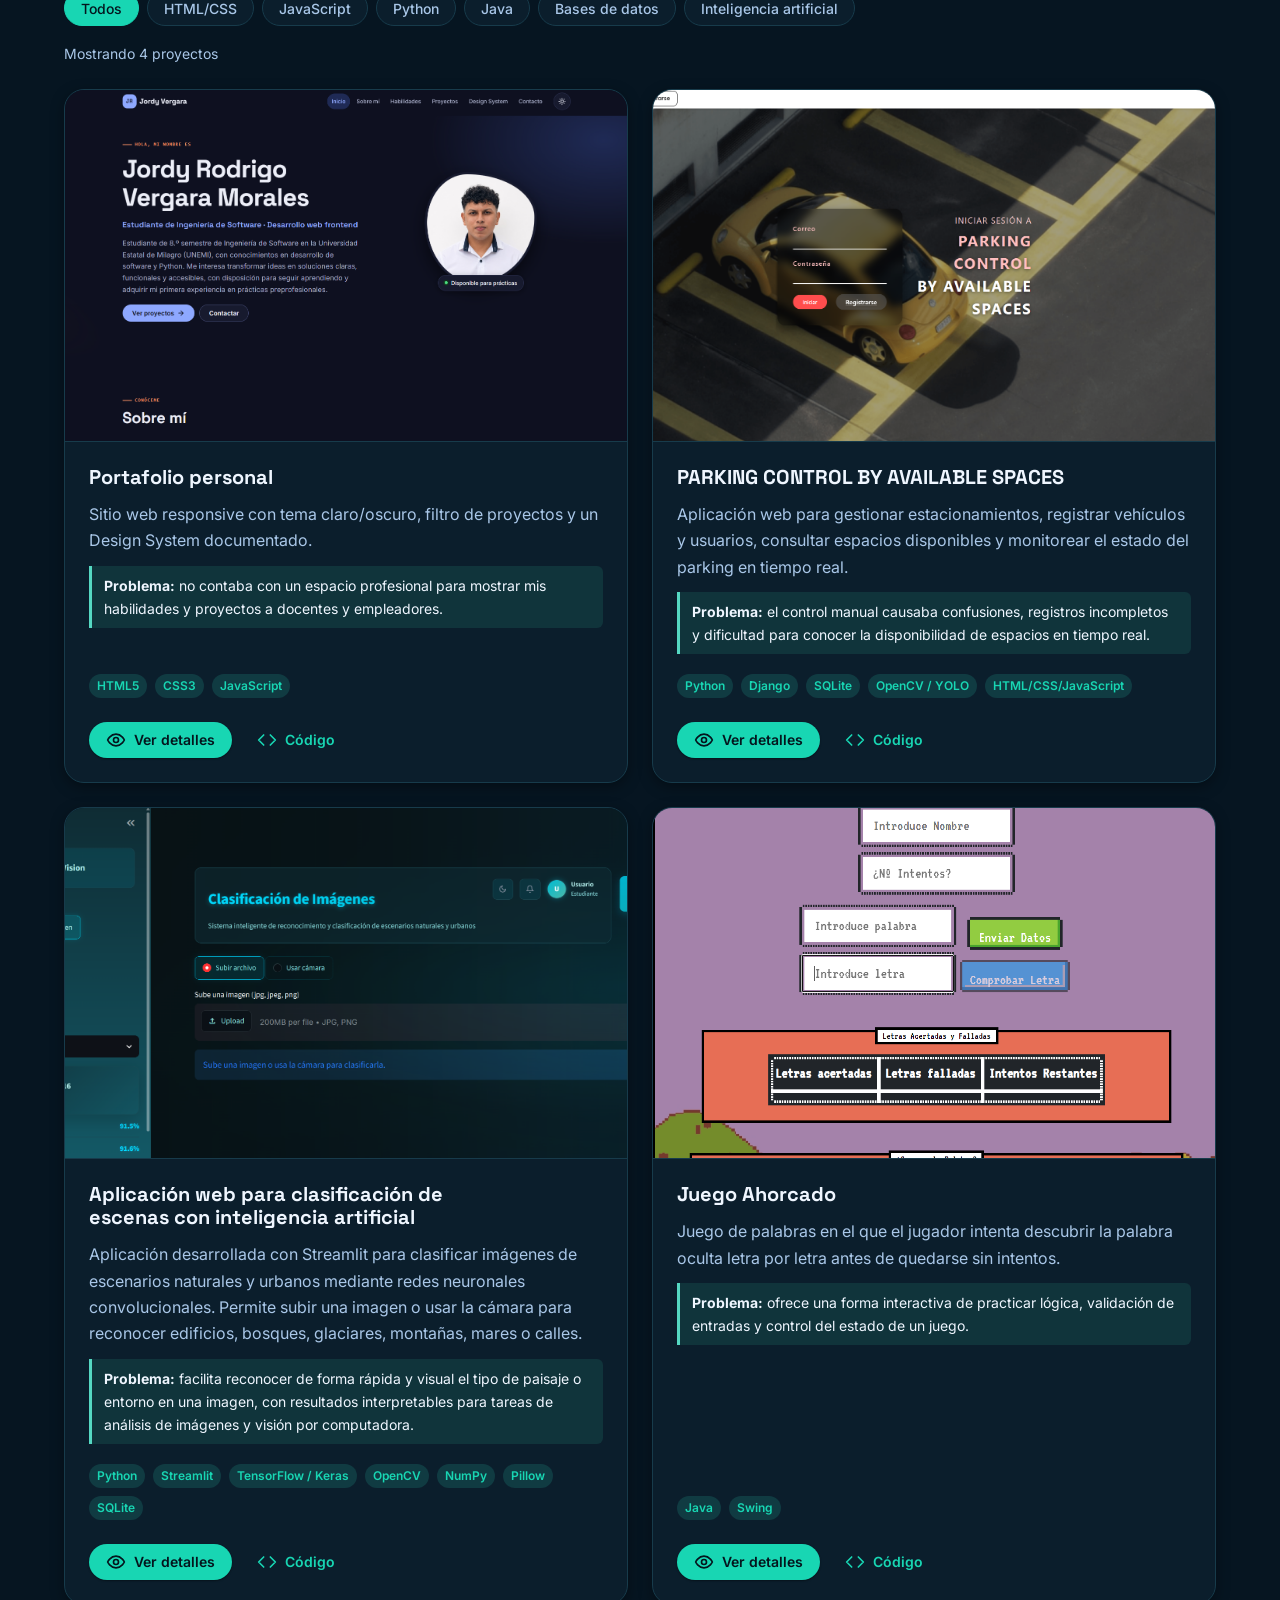
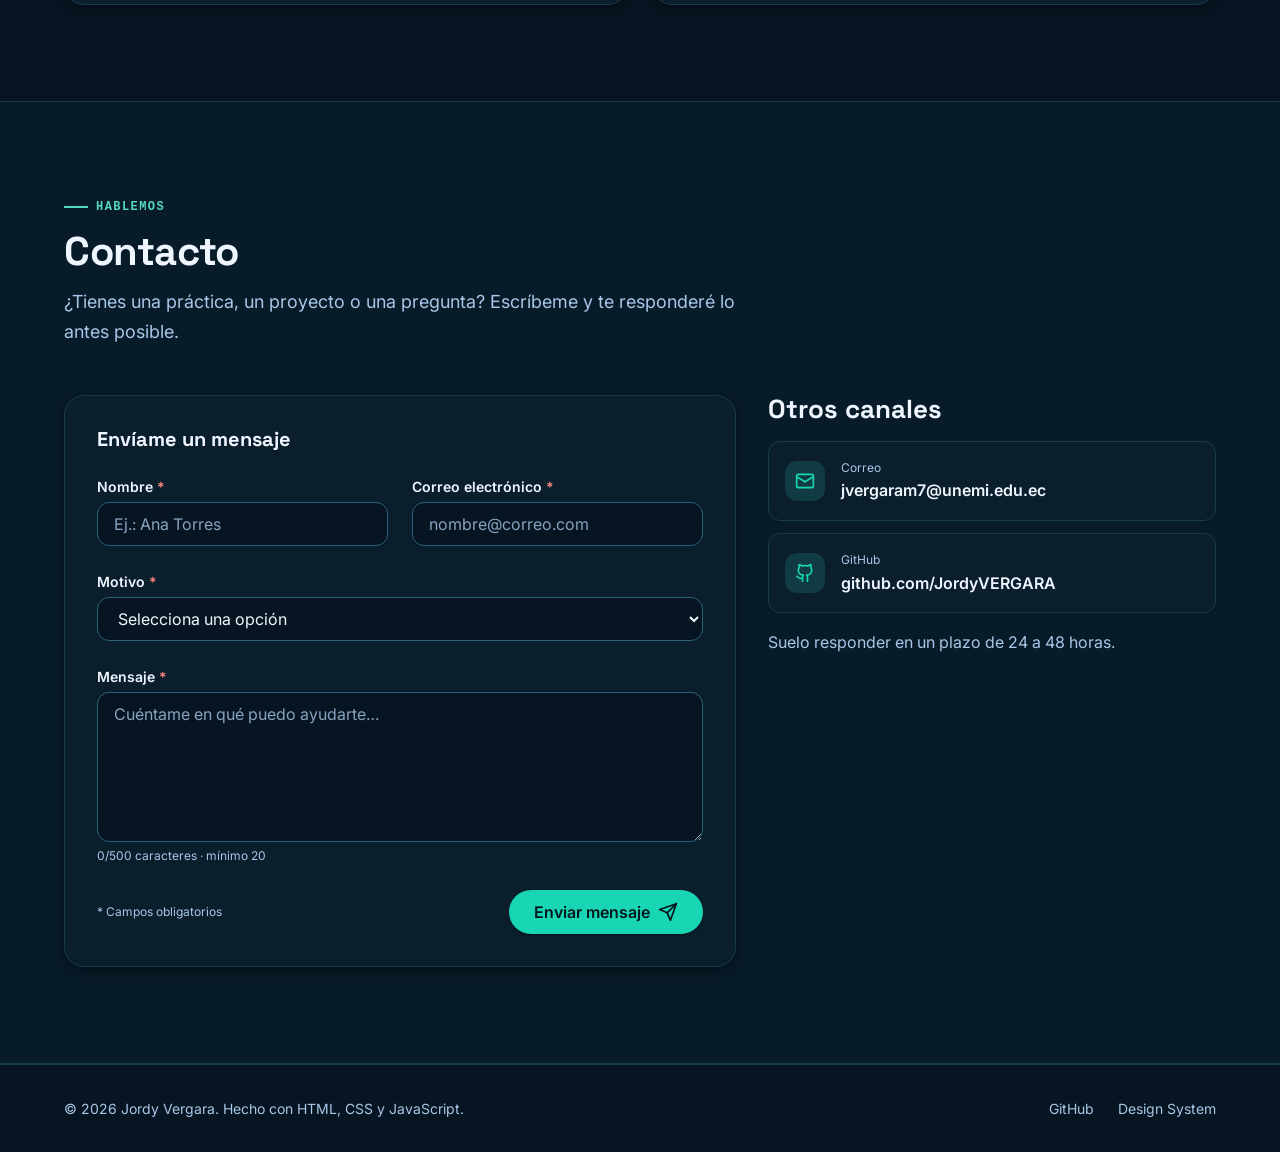
==== commit d50724ab: "Add school name to education history" ====
--- a/index.html
+++ b/index.html
@@ -164,7 +164,7 @@
             <li class="timeline__item">
               <article>
                 <h4 class="timeline__title">Bachiller Área Técnica de Servicios</h4>
-                <p class="timeline__meta">2022</p>
+                <p class="timeline__meta">Unidad Educativa Simón Bolívar · 2022</p>
               </article>
             </li>
             <li class="timeline__item">
